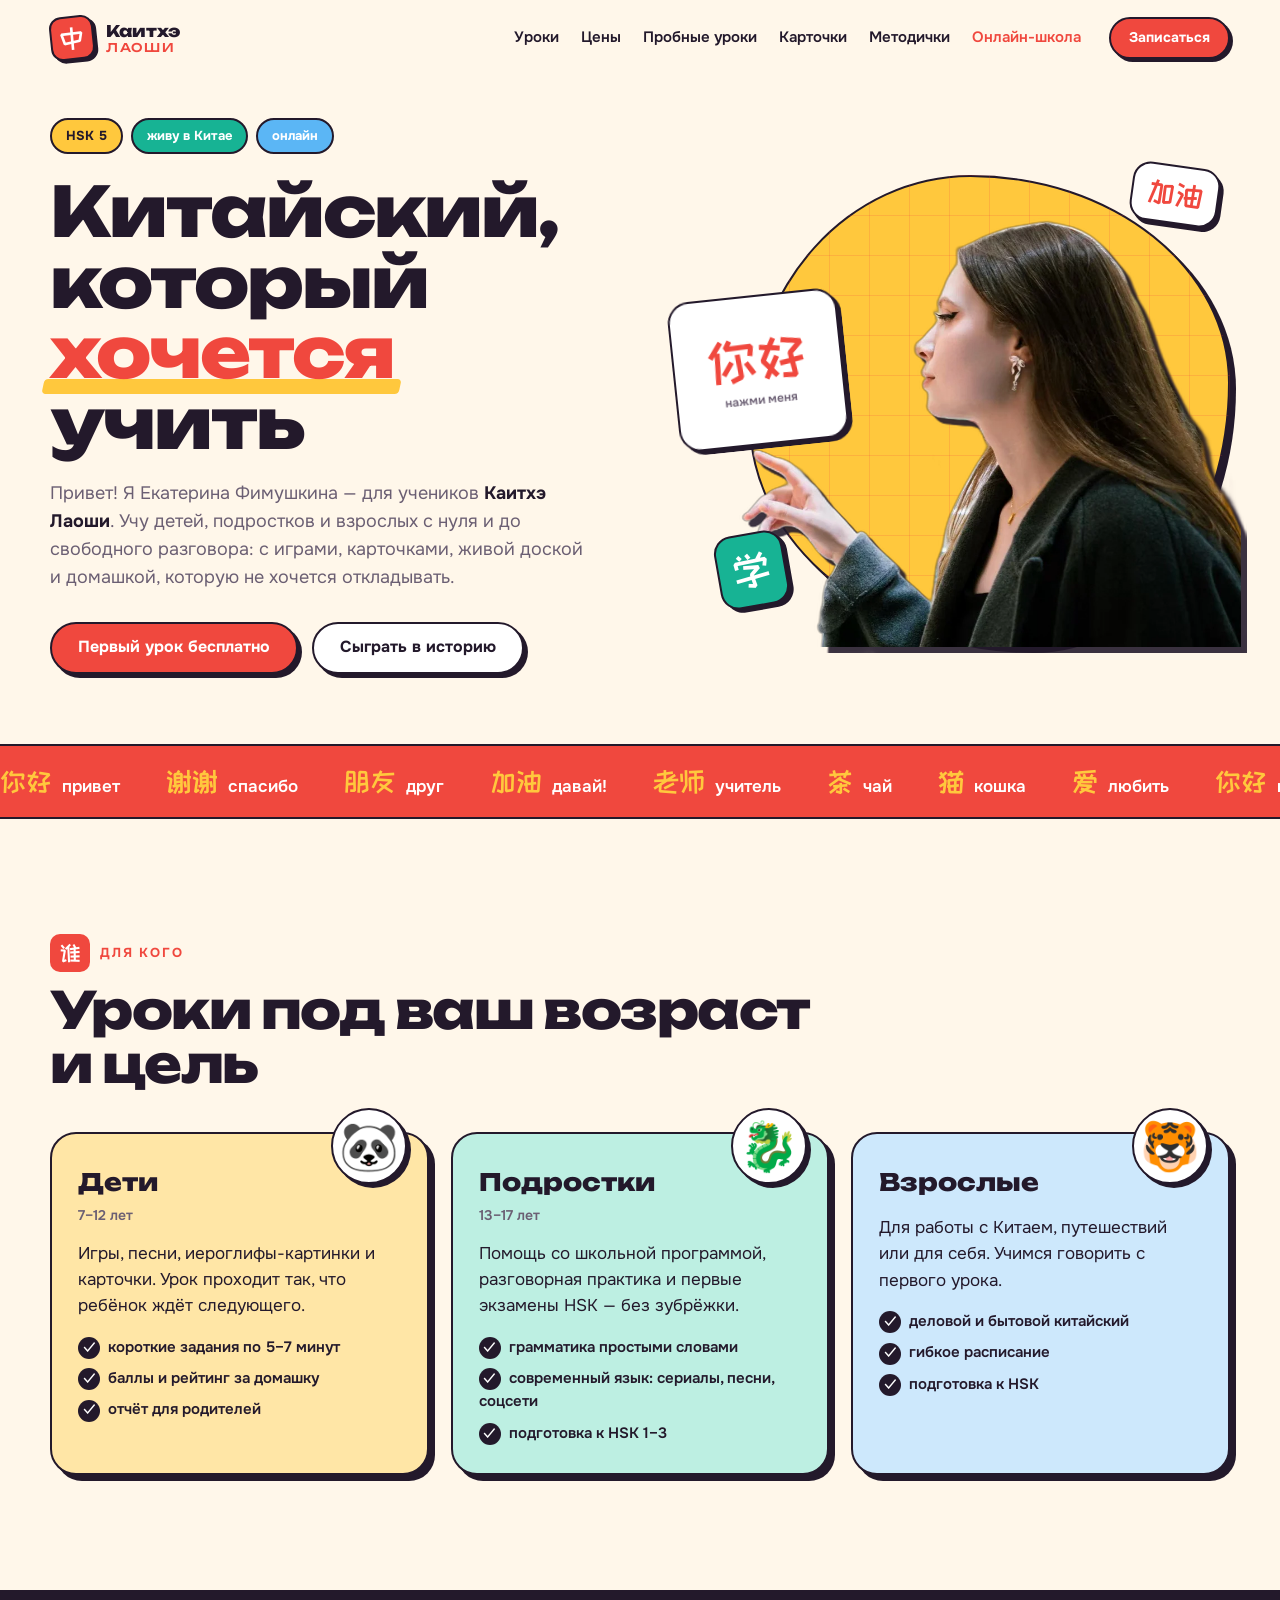
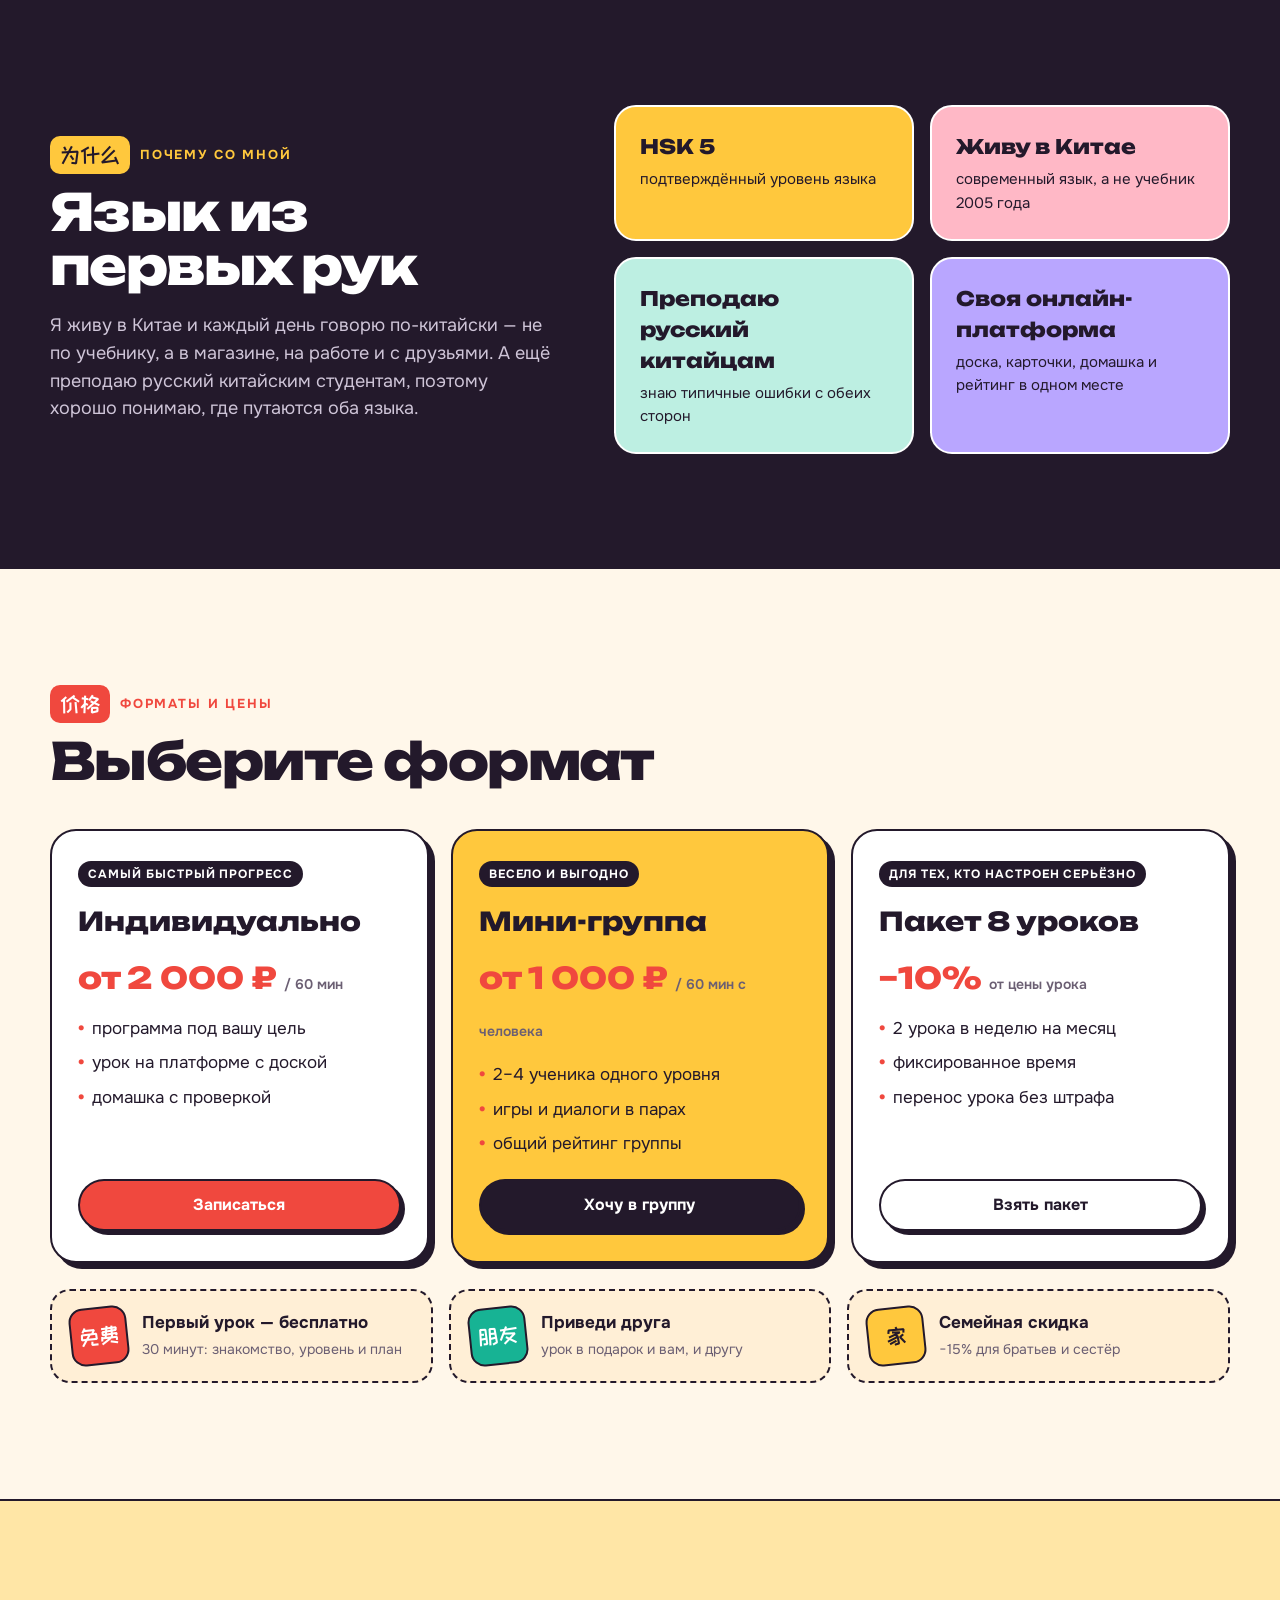
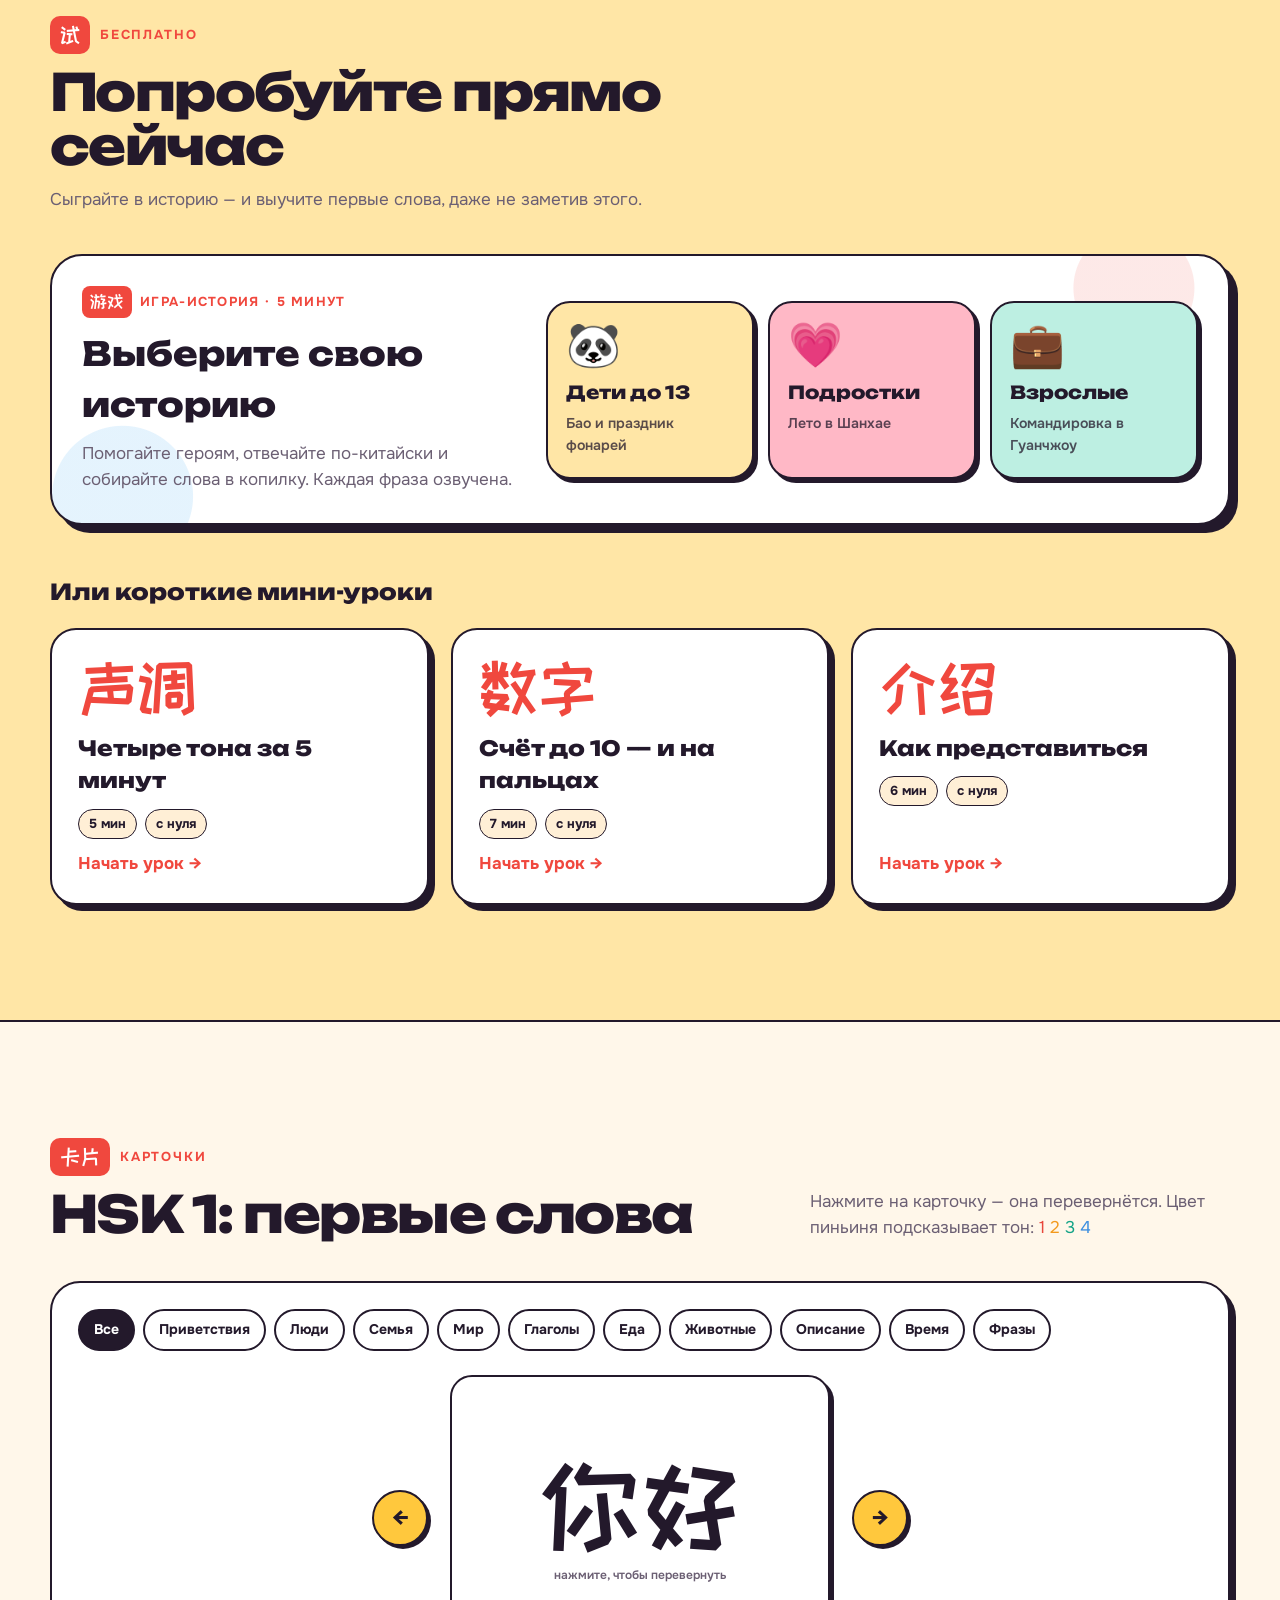
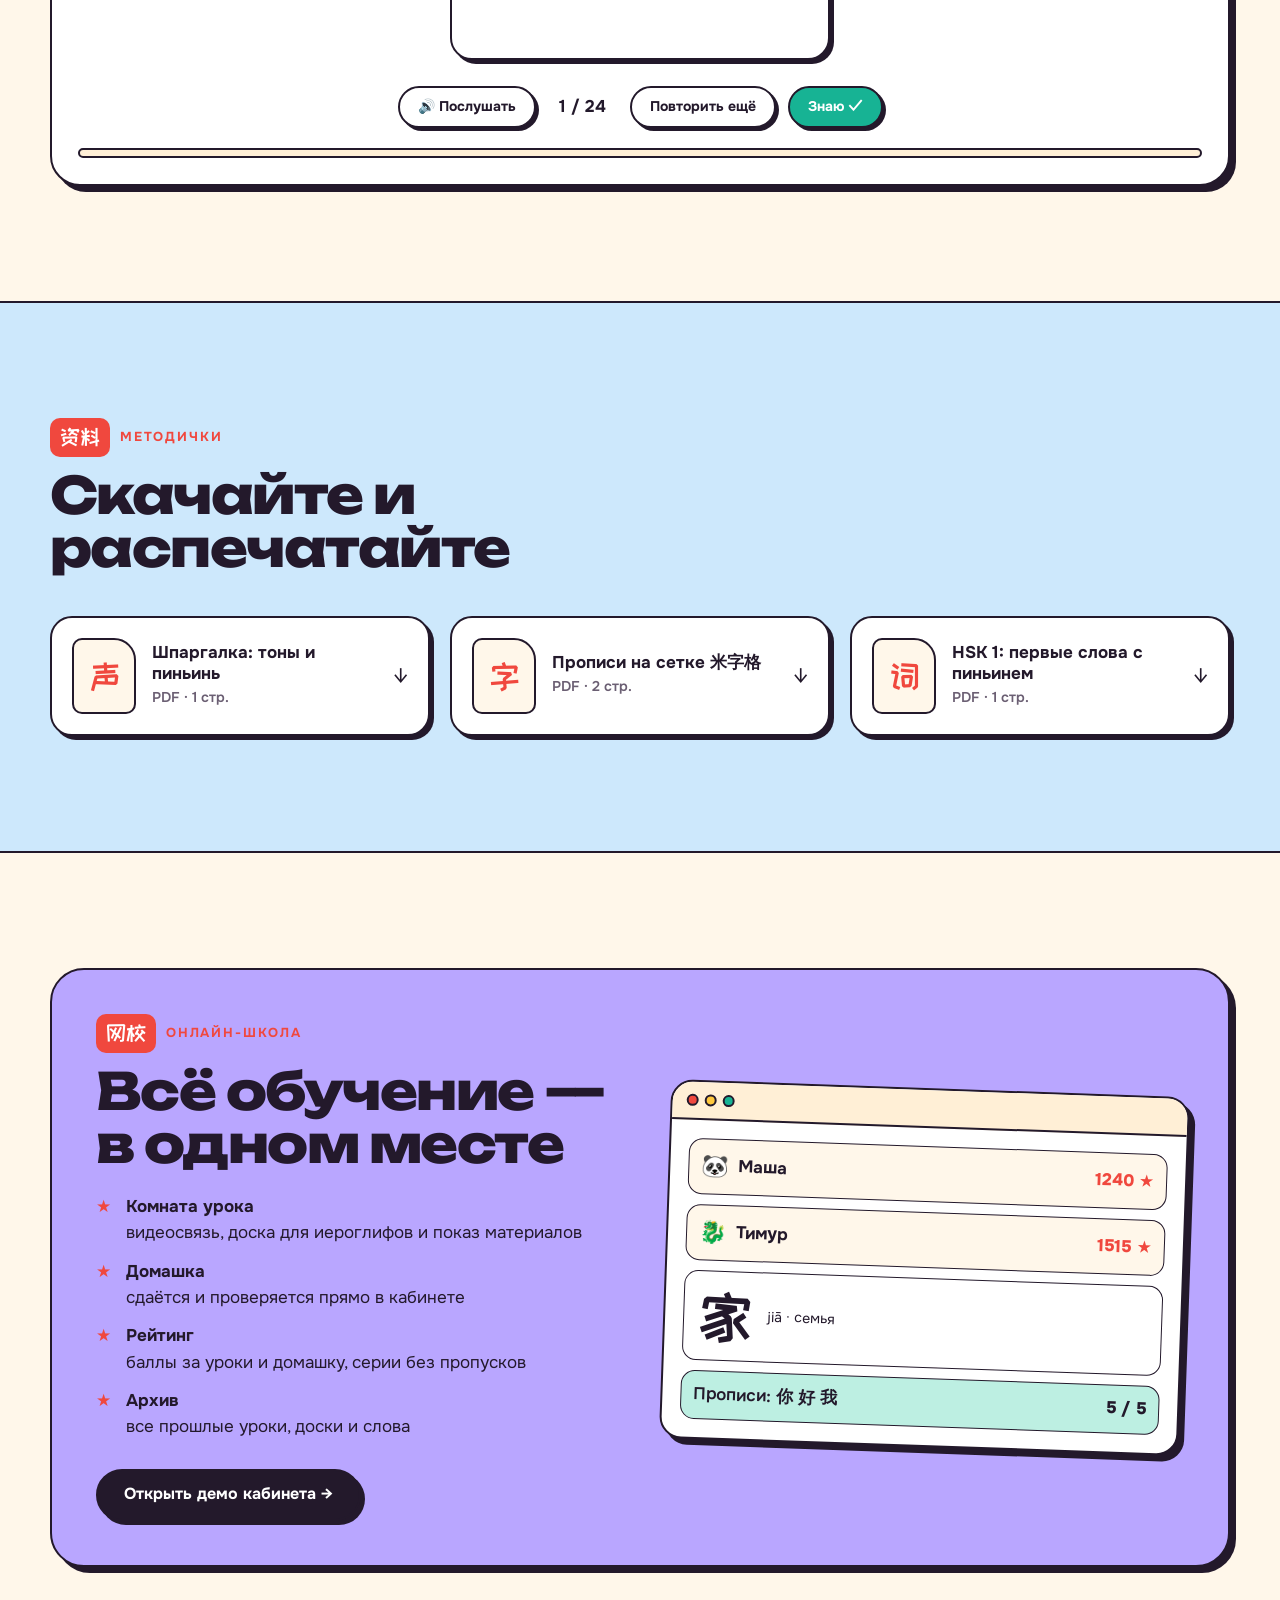
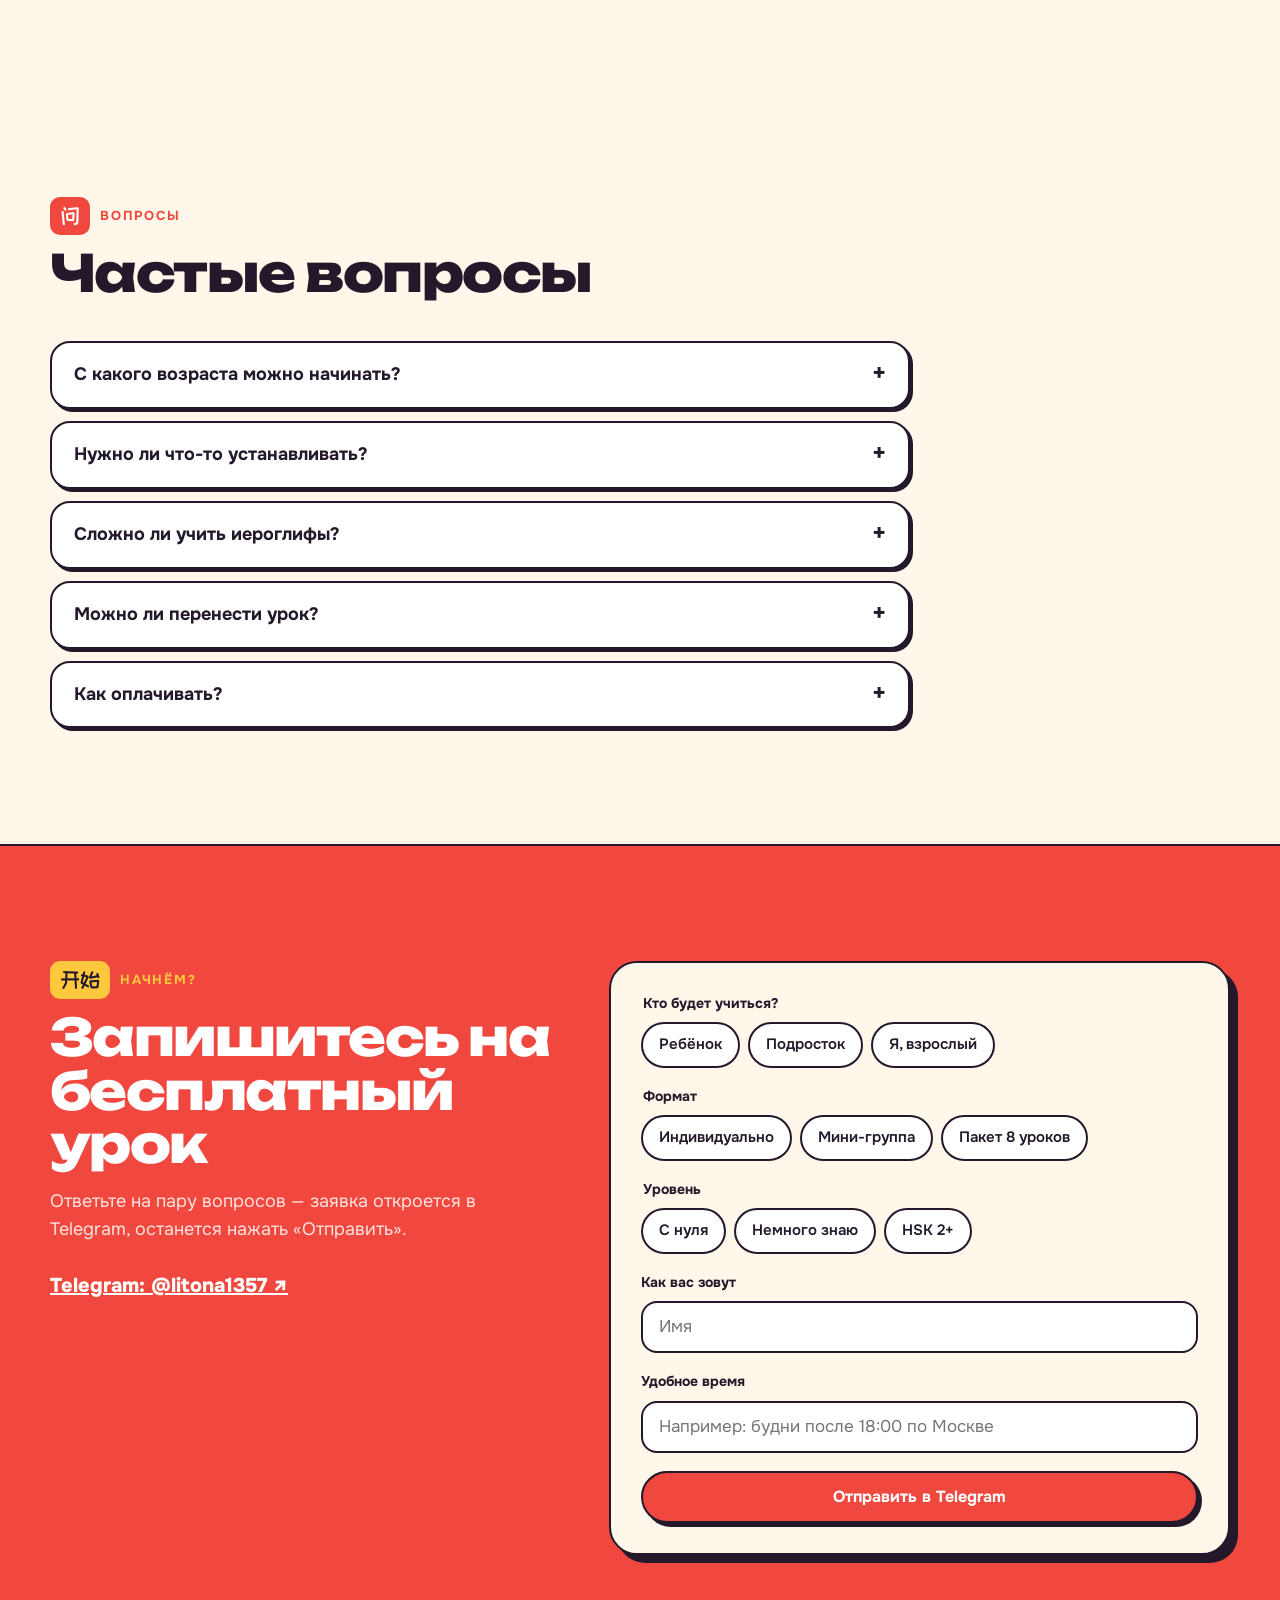
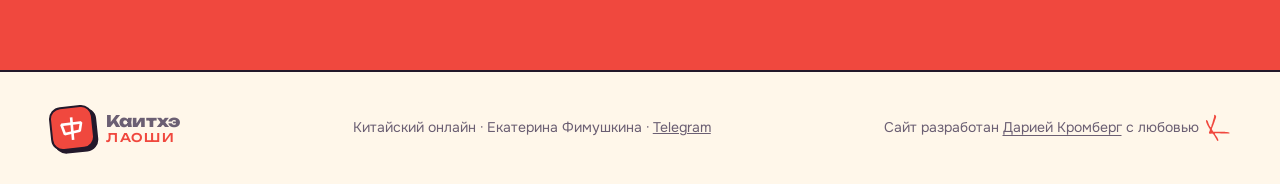
==== index.html @ d1dfb1d8 "Add files via upload" ====
<!doctype html>
<html lang="ru">
<head>
<meta charset="utf-8">
<meta name="viewport" content="width=device-width, initial-scale=1">
<title>Каитхэ Лаоши — китайский язык онлайн с Екатериной Фимушкиной</title>
<meta name="description" content="Китайский онлайн для детей, подростков и взрослых. Екатерина Фимушкина живёт в Китае, HSK 5. Индивидуальные и групповые занятия, бесплатные мини-уроки, карточки и методички.">
<meta property="og:title" content="Каитхэ Лаоши — китайский язык онлайн">
<meta property="og:image" content="kate.webp">
<meta name="theme-color" content="#FFF7EA">
<link rel="icon" href="favicon.svg" type="image/svg+xml">
<link rel="preload" href="Unbounded.woff2" as="font" type="font/woff2" crossorigin>
<link rel="stylesheet" href="style.css?v=2">
</head>
<body>

<header class="header" id="header">
  <div class="wrap header__in">
    <a class="logo" href="#top" aria-label="Каитхэ Лаоши — наверх"><span class="seal">中</span><span class="logo__t">Каитхэ<b>Лаоши</b></span></a>
    <nav class="nav" aria-label="Основное меню">
      <a href="#for">Уроки</a>
      <a href="#price">Цены</a>
      <a href="#try">Пробные уроки</a>
      <a href="#cards">Карточки</a>
      <a href="#files">Методички</a>
      <a href="school.html" class="nav__school">Онлайн-школа</a>
    </nav>
    <a class="btn btn--red btn--sm" href="#signup">Записаться</a>
  </div>
</header>

<main>

<section id="top" class="hero wrap">
  <div class="hero__text">
    <p class="chip-row"><span class="chip chip--sun">HSK 5</span><span class="chip chip--jade">живу в Китае</span><span class="chip chip--sky">онлайн</span></p>
    <h1 class="hero__h">Китайский, который <span class="mark">хочется</span> учить</h1>
    <p class="hero__lead">Привет! Я Екатерина Фимушкина — для учеников <b>Каитхэ Лаоши</b>. Учу детей, подростков и взрослых с нуля и до свободного разговора: с играми, карточками, живой доской и домашкой, которую не хочется откладывать.</p>
    <div class="hero__cta">
      <a class="btn btn--red" href="#signup">Первый урок бесплатно</a>
      <a class="btn btn--line" href="#try">Сыграть в историю</a>
    </div>
  </div>
  <div class="hero__art">
    <span class="blob" aria-hidden="true"></span>
    <span class="hero__grid" aria-hidden="true"></span>
    <img class="hero__photo" src="kate.webp" width="900" height="769" alt="Екатерина Фимушкина — Каитхэ Лаоши">
    <button class="flash flash--hero" type="button" id="hero-card" aria-label="Перевернуть карточку">
      <span class="flash__in">
        <span class="flash__f"><b class="hz">你好</b><small>нажми меня</small></span>
        <span class="flash__b"><span class="py" id="hero-py"></span><b>привет!</b><small>🔊 nǐ hǎo</small></span>
      </span>
    </button>
    <span class="float float--1 hz" aria-hidden="true">加油</span>
    <span class="float float--2 hz" aria-hidden="true">学</span>
  </div>
</section>

<div class="ticker" aria-hidden="true"><div class="ticker__t">
  <span><b class="hz">你好</b> привет</span><span><b class="hz">谢谢</b> спасибо</span><span><b class="hz">朋友</b> друг</span><span><b class="hz">加油</b> давай!</span><span><b class="hz">老师</b> учитель</span><span><b class="hz">茶</b> чай</span><span><b class="hz">猫</b> кошка</span><span><b class="hz">爱</b> любить</span>
  <span><b class="hz">你好</b> привет</span><span><b class="hz">谢谢</b> спасибо</span><span><b class="hz">朋友</b> друг</span><span><b class="hz">加油</b> давай!</span><span><b class="hz">老师</b> учитель</span><span><b class="hz">茶</b> чай</span><span><b class="hz">猫</b> кошка</span><span><b class="hz">爱</b> любить</span>
</div></div>

<section id="for" class="section wrap">
  <div class="head">
    <p class="kicker"><span class="hz">谁</span> для кого</p>
    <h2 class="h2">Уроки под ваш возраст и цель</h2>
  </div>
  <div class="who">
    <article class="who__c who__c--sun reveal">
      <span class="who__e" aria-hidden="true">🐼</span>
      <h3>Дети <small>7–12 лет</small></h3>
      <p>Игры, песни, иероглифы-картинки и карточки. Урок проходит так, что ребёнок ждёт следующего.</p>
      <ul><li>короткие задания по 5–7 минут</li><li>баллы и рейтинг за домашку</li><li>отчёт для родителей</li></ul>
    </article>
    <article class="who__c who__c--jade reveal" style="--d:.08s">
      <span class="who__e" aria-hidden="true">🐉</span>
      <h3>Подростки <small>13–17 лет</small></h3>
      <p>Помощь со школьной программой, разговорная практика и первые экзамены HSK — без зубрёжки.</p>
      <ul><li>грамматика простыми словами</li><li>современный язык: сериалы, песни, соцсети</li><li>подготовка к HSK 1–3</li></ul>
    </article>
    <article class="who__c who__c--sky reveal" style="--d:.16s">
      <span class="who__e" aria-hidden="true">🐯</span>
      <h3>Взрослые</h3>
      <p>Для работы с Китаем, путешествий или для себя. Учимся говорить с первого урока.</p>
      <ul><li>деловой и бытовой китайский</li><li>гибкое расписание</li><li>подготовка к HSK</li></ul>
    </article>
  </div>
</section>

<section class="section why">
  <div class="wrap why__in">
    <div class="why__text">
      <p class="kicker"><span class="hz">为什么</span> почему со мной</p>
      <h2 class="h2">Язык из первых рук</h2>
      <p class="muted">Я живу в Китае и каждый день говорю по-китайски — не по учебнику, а в магазине, на работе и с друзьями. А ещё преподаю русский китайским студентам, поэтому хорошо понимаю, где путаются оба языка.</p>
    </div>
    <ul class="why__list">
      <li class="reveal"><b>HSK 5</b><span>подтверждённый уровень языка</span></li>
      <li class="reveal" style="--d:.06s"><b>Живу в Китае</b><span>современный язык, а не учебник 2005 года</span></li>
      <li class="reveal" style="--d:.12s"><b>Преподаю русский китайцам</b><span>знаю типичные ошибки с обеих сторон</span></li>
      <li class="reveal" style="--d:.18s"><b>Своя онлайн-платформа</b><span>доска, карточки, домашка и рейтинг в одном месте</span></li>
    </ul>
  </div>
</section>

<section id="price" class="section wrap">
  <div class="head">
    <p class="kicker"><span class="hz">价格</span> форматы и цены</p>
    <h2 class="h2">Выберите формат</h2>
  </div>
  <div class="plans">
    <article class="plan reveal">
      <p class="plan__tag">Самый быстрый прогресс</p>
      <h3>Индивидуально</h3>
      <p class="plan__price">от 2 000 ₽ <small>/ 60 мин</small></p>
      <ul><li>программа под вашу цель</li><li>урок на платформе с доской</li><li>домашка с проверкой</li></ul>
      <a class="btn btn--red" href="#signup" data-pick="Индивидуально">Записаться</a>
    </article>
    <article class="plan plan--hot reveal" style="--d:.08s">
      <p class="plan__tag">Весело и выгодно</p>
      <h3>Мини-группа</h3>
      <p class="plan__price">от 1 000 ₽ <small>/ 60 мин с человека</small></p>
      <ul><li>2–4 ученика одного уровня</li><li>игры и диалоги в парах</li><li>общий рейтинг группы</li></ul>
      <a class="btn btn--ink" href="#signup" data-pick="Мини-группа">Хочу в группу</a>
    </article>
    <article class="plan reveal" style="--d:.16s">
      <p class="plan__tag">Для тех, кто настроен серьёзно</p>
      <h3>Пакет 8 уроков</h3>
      <p class="plan__price">−10% <small>от цены урока</small></p>
      <ul><li>2 урока в неделю на месяц</li><li>фиксированное время</li><li>перенос урока без штрафа</li></ul>
      <a class="btn btn--line" href="#signup" data-pick="Пакет 8 уроков">Взять пакет</a>
    </article>
  </div>
  <div class="deals">
    <div class="deal reveal"><span class="deal__s">免费</span><div><b>Первый урок — бесплатно</b><span>30 минут: знакомство, уровень и план</span></div></div>
    <div class="deal reveal" style="--d:.06s"><span class="deal__s deal__s--jade">朋友</span><div><b>Приведи друга</b><span>урок в подарок и вам, и другу</span></div></div>
    <div class="deal reveal" style="--d:.12s"><span class="deal__s deal__s--sun">家</span><div><b>Семейная скидка</b><span>−15% для братьев и сестёр</span></div></div>
  </div>
</section>

<section id="try" class="section tryout">
  <div class="wrap">
    <div class="head">
      <p class="kicker"><span class="hz">试</span> бесплатно</p>
      <h2 class="h2">Попробуйте прямо сейчас</h2>
      <p class="muted">Сыграйте в историю — и выучите первые слова, даже не заметив этого.</p>
    </div>
    <div class="quest reveal">
      <div class="quest__text">
        <p class="quest__tag"><span class="hz">游戏</span> игра-история · 5 минут</p>
        <h3>Выберите свою историю</h3>
        <p>Помогайте героям, отвечайте по-китайски и собирайте слова в копилку. Каждая фраза озвучена.</p>
      </div>
      <div class="quest__ages" id="quest-ages">
        <button class="age age--kids" type="button" data-story="kids"><span class="age__e">🐼</span><b>Дети до 13</b><small>Бао и праздник фонарей</small></button>
        <button class="age age--teens" type="button" data-story="teens"><span class="age__e">💗</span><b>Подростки</b><small>Лето в Шанхае</small></button>
        <button class="age age--adults" type="button" data-story="adults"><span class="age__e">💼</span><b>Взрослые</b><small>Командировка в Гуанчжоу</small></button>
      </div>
    </div>
    <h3 class="minis__h">Или короткие мини-уроки</h3>
    <div class="minis" id="minis"></div>
  </div>
</section>

<section id="cards" class="section wrap">
  <div class="head head--row">
    <div>
      <p class="kicker"><span class="hz">卡片</span> карточки</p>
      <h2 class="h2">HSK 1: первые слова</h2>
    </div>
    <p class="muted">Нажмите на карточку — она перевернётся. Цвет пиньиня подсказывает тон: <span class="t1">1</span> <span class="t2">2</span> <span class="t3">3</span> <span class="t4">4</span></p>
  </div>
  <div class="deck">
    <div class="deck__tabs" id="deck-tabs" role="tablist" aria-label="Темы карточек"></div>
    <div class="deck__stage">
      <button class="deck__nav" type="button" id="deck-prev" aria-label="Предыдущая">←</button>
      <button class="flash flash--big" type="button" id="deck-card" aria-label="Перевернуть карточку">
        <span class="flash__in">
          <span class="flash__f"><b class="hz" id="dc-h"></b><small>нажмите, чтобы перевернуть</small></span>
          <span class="flash__b"><span class="py" id="dc-p"></span><b id="dc-r"></b><small id="dc-t"></small></span>
        </span>
      </button>
      <button class="deck__nav" type="button" id="deck-next" aria-label="Следующая">→</button>
    </div>
    <div class="deck__bar">
      <button class="btn btn--line btn--sm" type="button" id="deck-say">🔊 Послушать</button>
      <span class="deck__count" id="deck-count"></span>
      <button class="btn btn--line btn--sm" type="button" id="deck-again">Повторить ещё</button>
      <button class="btn btn--jade btn--sm" type="button" id="deck-know">Знаю ✓</button>
    </div>
    <div class="deck__progress"><span id="deck-prog"></span></div>
  </div>
</section>

<section id="files" class="section files-s">
  <div class="wrap">
    <div class="head">
      <p class="kicker"><span class="hz">资料</span> методички</p>
      <h2 class="h2">Скачайте и распечатайте</h2>
    </div>
    <div class="files" id="files-list"></div>
  </div>
</section>

<section class="section wrap school-teaser">
  <div class="st">
    <div class="st__text">
      <p class="kicker"><span class="hz">网校</span> онлайн-школа</p>
      <h2 class="h2">Всё обучение — в одном месте</h2>
      <ul class="st__list">
        <li><b>Комната урока</b> видеосвязь, доска для иероглифов и показ материалов</li>
        <li><b>Домашка</b> сдаётся и проверяется прямо в кабинете</li>
        <li><b>Рейтинг</b> баллы за уроки и домашку, серии без пропусков</li>
        <li><b>Архив</b> все прошлые уроки, доски и слова</li>
      </ul>
      <a class="btn btn--ink" href="school.html">Открыть демо кабинета →</a>
    </div>
    <div class="st__mock" aria-hidden="true">
      <div class="mock">
        <div class="mock__top"><i></i><i></i><i></i></div>
        <div class="mock__body">
          <div class="mock__row"><span class="mock__av">🐼</span><b>Маша</b><span class="mock__pts">1240 ★</span></div>
          <div class="mock__row"><span class="mock__av">🐉</span><b>Тимур</b><span class="mock__pts">1515 ★</span></div>
          <div class="mock__board"><span class="hz">家</span><small>jiā · семья</small></div>
          <div class="mock__hw"><span>Прописи: 你 好 我</span><em>5 / 5</em></div>
        </div>
      </div>
    </div>
  </div>
</section>

<section class="section wrap faq-s">
  <div class="head"><p class="kicker"><span class="hz">问</span> вопросы</p><h2 class="h2">Частые вопросы</h2></div>
  <div class="faq">
    <details><summary>С какого возраста можно начинать?</summary><p>С 7 лет — когда ребёнок уже уверенно читает по-русски. Для малышей уроки короче и почти полностью в игре.</p></details>
    <details><summary>Нужно ли что-то устанавливать?</summary><p>Нет. Урок проходит в браузере: видео, доска и материалы открываются по одной ссылке с компьютера, планшета или телефона.</p></details>
    <details><summary>Сложно ли учить иероглифы?</summary><p>Иероглифы складываются из простых частей, как конструктор. Разбираем их через картинки и истории — так они запоминаются гораздо быстрее.</p></details>
    <details><summary>Можно ли перенести урок?</summary><p>Да, предупредите за 12 часов — перенесём без оплаты.</p></details>
    <details><summary>Как оплачивать?</summary><p>Переводом после урока или пакетом заранее — как удобнее. Подробности расскажу на бесплатном уроке.</p></details>
  </div>
</section>

<section id="signup" class="section signup">
  <div class="wrap signup__in">
    <div class="signup__text">
      <p class="kicker kicker--light"><span class="hz">开始</span> начнём?</p>
      <h2 class="h2">Запишитесь на бесплатный урок</h2>
      <p>Ответьте на пару вопросов — заявка откроется в Telegram, останется нажать «Отправить».</p>
      <a class="tg" id="tg-link" href="https://t.me/litona1357" target="_blank" rel="noopener">Telegram: @litona1357 ↗</a>
    </div>
    <form class="form" id="signup-form" novalidate>
      <fieldset><legend>Кто будет учиться?</legend>
        <div class="chips" data-group="who" data-single>
          <button type="button" class="chip-b" aria-pressed="false">Ребёнок</button>
          <button type="button" class="chip-b" aria-pressed="false">Подросток</button>
          <button type="button" class="chip-b" aria-pressed="false">Я, взрослый</button>
        </div></fieldset>
      <fieldset><legend>Формат</legend>
        <div class="chips" data-group="format" data-single>
          <button type="button" class="chip-b" aria-pressed="false">Индивидуально</button>
          <button type="button" class="chip-b" aria-pressed="false">Мини-группа</button>
          <button type="button" class="chip-b" aria-pressed="false">Пакет 8 уроков</button>
        </div></fieldset>
      <fieldset><legend>Уровень</legend>
        <div class="chips" data-group="level" data-single>
          <button type="button" class="chip-b" aria-pressed="false">С нуля</button>
          <button type="button" class="chip-b" aria-pressed="false">Немного знаю</button>
          <button type="button" class="chip-b" aria-pressed="false">HSK 2+</button>
        </div></fieldset>
      <div class="field"><label for="f-name">Как вас зовут</label><input id="f-name" name="name" autocomplete="name" placeholder="Имя"></div>
      <div class="field"><label for="f-time">Удобное время</label><input id="f-time" name="time" placeholder="Например: будни после 18:00 по Москве"></div>
      <button class="btn btn--red btn--wide" type="submit">Отправить в Telegram</button>
      <p class="form__ok" id="form-ok" hidden>Текст заявки скопирован — вставьте его в чат, если он не подставился сам.</p>
    </form>
  </div>
</section>

</main>

<footer class="footer">
  <div class="wrap footer__in">
    <a class="logo" href="#top"><span class="seal">中</span><span class="logo__t">Каитхэ<b>Лаоши</b></span></a>
    <span>Китайский онлайн · Екатерина Фимушкина · <a href="https://t.me/litona1357" target="_blank" rel="noopener">Telegram</a></span>
    <span class="credit"><span>Сайт разработан <a class="credit__by" href="https://darindakepstar-pixel.github.io/daria-kromberg/" target="_blank" rel="noopener">Дарией Кромберг</a> с&nbsp;любовью</span> <span class="dk-sig" role="img" aria-label="Подпись Дарии Кромберг"></span></span>
  </div>
</footer>

<div class="modal" id="mini-modal" hidden>
  <div class="modal__bg" data-close></div>
  <div class="modal__box" role="dialog" aria-modal="true" aria-labelledby="mm-title">
    <button class="modal__x" type="button" aria-label="Закрыть" data-close>×</button>
    <div id="mm-body"></div>
  </div>
</div>

<div class="game" id="game" hidden>
  <div class="game__bg" data-gclose></div>
  <div class="game__box" role="dialog" aria-modal="true" aria-labelledby="g-title">
    <div class="game__top">
      <b class="game__title" id="g-title"></b>
      <div class="game__dots" id="g-dots" aria-hidden="true"></div>
      <span class="game__stars" id="g-stars" aria-label="Звёзды"></span>
      <button class="modal__x game__x" type="button" aria-label="Закрыть игру" data-gclose>×</button>
    </div>
    <div class="game__body" id="g-body"></div>
  </div>
</div>

<script src="data.js?v=2"></script>
<script src="story.js?v=1"></script>
<script src="site.js?v=2"></script>
<script src="game.js?v=1"></script>
<script src="sig.js?v=2" defer></script>
</body>
</html>
---- style.css ----
/* © 2026 Сайт разработан Дарией Кромберг */
@font-face { font-family: 'Unbounded'; src: url('Unbounded.woff2') format('woff2'); font-weight: 200 900; font-display: swap; }
@font-face { font-family: 'Onest'; src: url('Onest.woff2') format('woff2'); font-weight: 100 900; font-display: swap; }
@font-face { font-family: 'KuaiLe'; src: url('KuaiLe.woff2') format('woff2'); font-display: swap; }

:root {
  --paper: #FFF7EA; --paper-2: #FFEFD6; --ink: #23192B; --muted: #6B5F73; --line: #23192B;
  --red: #F0483E; --red-d: #CF3229; --sun: #FFC83D; --jade: #17B394; --sky: #5BB6F5; --pink: #FFB8C6; --lilac: #B9A6FF;
  --t1: #E8473C; --t2: #F39A1D; --t3: #13A386; --t4: #3D8FE0; --t0: #8C8296;
  --r: 26px; --sh: 4px 4px 0 var(--ink); --sh-lg: 6px 6px 0 var(--ink);
  --ease: cubic-bezier(.2, .8, .2, 1);
  --display: 'Unbounded', 'Onest', system-ui, sans-serif;
  --hz: 'KuaiLe', 'PingFang SC', 'Hiragino Sans GB', 'Microsoft YaHei', 'Noto Sans SC', sans-serif;
}
*, *::before, *::after { box-sizing: border-box; }
html { scroll-behavior: smooth; -webkit-text-size-adjust: 100%; }
body { margin: 0; background: var(--paper); color: var(--ink); font: 400 17px/1.55 'Onest', system-ui, -apple-system, 'Segoe UI', sans-serif; overflow-x: hidden; }
img { max-width: 100%; display: block; }
a { color: inherit; }
h1, h2, h3, p, ul, ol, figure { margin: 0; }
ul { padding: 0; list-style: none; }
button { font: inherit; color: inherit; }
.wrap { width: min(1180px, 100% - 40px); margin-inline: auto; }
.hz { font-family: var(--hz); font-weight: 400; letter-spacing: 0; }
.t1 { color: var(--t1); } .t2 { color: var(--t2); } .t3 { color: var(--t3); } .t4 { color: var(--t4); } .t0 { color: var(--t0); }
.muted { color: var(--muted); }
:focus-visible { outline: 3px solid var(--sky); outline-offset: 3px; border-radius: 8px; }

/* buttons */
.btn { display: inline-flex; align-items: center; justify-content: center; gap: 8px; min-height: 52px; padding: 0 26px; border-radius: 999px; border: 2px solid var(--ink);
  font-weight: 700; font-size: 16px; text-decoration: none; cursor: pointer; background: #fff; box-shadow: var(--sh); transition: transform .15s, box-shadow .15s; }
.btn:hover { transform: translate(-2px, -2px); box-shadow: 6px 6px 0 var(--ink); }
.btn:active { transform: translate(2px, 2px); box-shadow: 1px 1px 0 var(--ink); }
.btn--red { background: var(--red); color: #fff; }
.btn--ink { background: var(--ink); color: #fff; }
.btn--jade { background: var(--jade); color: #fff; }
.btn--sun { background: var(--sun); }
.btn--line { background: #fff; }
.btn--sm { min-height: 42px; padding: 0 18px; font-size: 14px; box-shadow: 3px 3px 0 var(--ink); }
.btn--wide { width: 100%; }

/* header */
.header { position: sticky; top: 0; z-index: 40; background: rgba(255,247,234,.86); -webkit-backdrop-filter: blur(12px); backdrop-filter: blur(12px); border-bottom: 2px solid transparent; transition: border-color .3s; }
.header.is-scrolled { border-color: var(--ink); }
.header__in { display: flex; align-items: center; gap: 28px; min-height: 76px; }
.logo { display: inline-flex; align-items: center; gap: 12px; text-decoration: none; }
.seal { width: 44px; height: 44px; display: grid; place-items: center; background: var(--red); color: #fff; border-radius: 12px; font-family: var(--hz); font-size: 28px; line-height: 1; box-shadow: 3px 3px 0 var(--ink); border: 2px solid var(--ink); rotate: -6deg; transition: rotate .4s var(--ease); }
.logo:hover .seal { rotate: 6deg; }
.logo__t { font-family: var(--display); font-weight: 800; font-size: 16px; line-height: 1; display: flex; flex-direction: column; gap: 3px; }
.logo__t b { font-weight: 500; font-size: 12px; letter-spacing: .14em; text-transform: uppercase; color: var(--red); }
.nav { display: flex; gap: 22px; margin-left: auto; font-weight: 600; font-size: 15px; }
.nav a { text-decoration: none; position: relative; }
.nav a::after { content: ""; position: absolute; left: 0; right: 0; bottom: -4px; height: 3px; border-radius: 3px; background: var(--red); transform: scaleX(0); transition: transform .3s var(--ease); }
.nav a:hover::after { transform: none; }
.nav__school { color: var(--red); }

/* hero */
.hero { display: grid; grid-template-columns: 1.05fr .95fr; gap: 30px; align-items: center; padding: 40px 0 70px; }
.chip-row { display: flex; flex-wrap: wrap; gap: 8px; margin-bottom: 22px; }
.chip { display: inline-flex; align-items: center; padding: 6px 14px; border-radius: 999px; border: 2px solid var(--ink); font-weight: 700; font-size: 13px; background: #fff; }
.chip--sun { background: var(--sun); } .chip--jade { background: var(--jade); color: #fff; } .chip--sky { background: var(--sky); color: #fff; }
.hero__h { font-family: var(--display); font-weight: 800; font-size: clamp(38px, 5.4vw, 76px); line-height: 1.02; letter-spacing: -.03em; }
.mark { position: relative; white-space: nowrap; color: var(--red); }
.mark::after { content: ""; position: absolute; left: -2%; right: -2%; bottom: .02em; height: .22em; background: var(--sun); z-index: -1; border-radius: 4px; transform: skewX(-12deg); }
.hero__lead { margin-top: 22px; max-width: 540px; font-size: 18px; color: var(--muted); }
.hero__lead b { color: var(--ink); }
.hero__cta { display: flex; flex-wrap: wrap; gap: 14px; margin-top: 30px; }
.hero__art { position: relative; aspect-ratio: 1 / .92; }
.blob { position: absolute; inset: 6% 0 0 12%; background: var(--sun); border: 2px solid var(--ink); border-radius: 46% 54% 42% 58% / 52% 44% 56% 48%; box-shadow: var(--sh-lg); animation: blob 12s ease-in-out infinite alternate; }
@keyframes blob { to { border-radius: 56% 44% 52% 48% / 44% 56% 46% 54%; } }
.hero__grid { position: absolute; inset: 6% 0 0 12%; border-radius: 46% 54% 42% 58% / 52% 44% 56% 48%; overflow: hidden;
  background: linear-gradient(rgba(240,72,62,.18) 1px, transparent 1px) 0 0 / 40px 40px, linear-gradient(90deg, rgba(240,72,62,.18) 1px, transparent 1px) 0 0 / 40px 40px; animation: blob 12s ease-in-out infinite alternate; }
.hero__photo { position: absolute; right: -2%; bottom: 0; width: 92%; height: auto; filter: drop-shadow(6px 6px 0 rgba(35,25,43,.9)); }
.float { position: absolute; font-size: 40px; color: var(--red); background: #fff; border: 2px solid var(--ink); border-radius: 18px; padding: 4px 14px; box-shadow: var(--sh); animation: bob 5s ease-in-out infinite; }
.float--1 { right: 2%; top: 4%; rotate: 8deg; font-size: 30px; }
.float--2 { left: 6%; bottom: 8%; rotate: -10deg; background: var(--jade); color: #fff; animation-delay: -2s; }
@keyframes bob { 50% { transform: translateY(-10px); } }

/* flash card */
.flash { position: relative; border: 0; padding: 0; background: none; cursor: pointer; perspective: 900px; }
.flash__in { position: relative; display: block; width: 100%; height: 100%; transform-style: preserve-3d; transition: transform .7s var(--ease); }
.flash.is-flipped .flash__in { transform: rotateY(180deg); }
.flash__f, .flash__b { position: absolute; inset: 0; display: flex; flex-direction: column; align-items: center; justify-content: center; gap: 6px; border-radius: 22px; border: 2px solid var(--ink); background: #fff; box-shadow: var(--sh); -webkit-backface-visibility: hidden; backface-visibility: hidden; text-align: center; padding: 10px; }
.flash__b { transform: rotateY(180deg); background: var(--pink); }
.flash small { font-size: 12px; color: var(--muted); font-weight: 600; }
.flash .py { font-weight: 700; font-size: 20px; }
.flash__b b { font-size: 18px; }
.flash--hero { position: absolute; left: -2%; top: 30%; width: 170px; height: 150px; rotate: -6deg; z-index: 2; animation: bob 6s ease-in-out infinite; }
.flash--hero .flash__f .hz { font-size: 54px; line-height: 1; color: var(--red); }

/* ticker */
.ticker { overflow: hidden; background: var(--red); color: #fff; border-block: 2px solid var(--ink); padding: 14px 0; }
.ticker__t { display: flex; gap: 46px; width: max-content; animation: tick 40s linear infinite; font-weight: 600; }
.ticker__t span { display: inline-flex; align-items: baseline; gap: 10px; white-space: nowrap; }
.ticker__t .hz { font-size: 28px; color: var(--sun); }
@keyframes tick { to { transform: translateX(-50%); } }

/* sections */
.section { padding: clamp(70px, 9vw, 120px) 0; }
.head { margin-bottom: 40px; max-width: 760px; }
.head--row { max-width: none; display: flex; flex-wrap: wrap; justify-content: space-between; align-items: end; gap: 16px 40px; }
.head--row .muted { max-width: 420px; }
.kicker { display: inline-flex; align-items: center; gap: 10px; font-weight: 700; font-size: 13px; letter-spacing: .14em; text-transform: uppercase; color: var(--red); margin-bottom: 12px; }
.kicker .hz { font-size: 22px; letter-spacing: 0; text-transform: none; background: var(--red); color: #fff; padding: 2px 10px; border-radius: 10px; }
.kicker--light { color: var(--sun); } .kicker--light .hz { background: var(--sun); color: var(--ink); }
.h2 { font-family: var(--display); font-weight: 800; font-size: clamp(30px, 4vw, 54px); line-height: 1.05; letter-spacing: -.03em; }
.head .muted { margin-top: 14px; }

.reveal { opacity: 0; transform: translateY(24px); transition: opacity .7s var(--ease) var(--d, 0s), transform .7s var(--ease) var(--d, 0s); }
.reveal.is-in { opacity: 1; transform: none; }

/* who */
.who { display: grid; grid-template-columns: repeat(3, 1fr); gap: 22px; }
.who__c { position: relative; padding: 30px 26px 28px; border-radius: var(--r); border: 2px solid var(--ink); box-shadow: var(--sh-lg); background: #fff; }
.who__c--sun { background: #FFE6A6; } .who__c--jade { background: #BDEFE2; } .who__c--sky { background: #CDE8FC; }
.who__e { position: absolute; right: 20px; top: -26px; font-size: 48px; background: #fff; border: 2px solid var(--ink); border-radius: 50%; width: 76px; height: 76px; display: grid; place-items: center; box-shadow: var(--sh); }
.who__c h3 { font-family: var(--display); font-size: 24px; font-weight: 800; display: flex; flex-direction: column; gap: 4px; }
.who__c h3 small { font-family: 'Onest', sans-serif; font-size: 14px; font-weight: 600; color: var(--muted); }
.who__c p { margin-top: 14px; }
.who__c ul { margin-top: 16px; display: grid; gap: 8px; font-weight: 600; font-size: 15px; }
.who__c li::before { content: "✓"; display: inline-grid; place-items: center; width: 22px; height: 22px; margin-right: 8px; border-radius: 50%; background: var(--ink); color: #fff; font-size: 12px; }

/* why */
.why { background: var(--ink); color: #fff; }
.why__in { display: grid; grid-template-columns: .9fr 1.1fr; gap: 60px; align-items: center; }
.why .muted { color: #CFC5D8; margin-top: 18px; font-size: 18px; }
.why .kicker { color: var(--sun); } .why .kicker .hz { background: var(--sun); color: var(--ink); }
.why__list { display: grid; grid-template-columns: 1fr 1fr; gap: 16px; }
.why__list li { padding: 24px; border-radius: 22px; background: #fff; color: var(--ink); border: 2px solid #fff; display: flex; flex-direction: column; gap: 6px; }
.why__list li:nth-child(1) { background: var(--sun); } .why__list li:nth-child(2) { background: var(--pink); } .why__list li:nth-child(3) { background: #BDEFE2; } .why__list li:nth-child(4) { background: var(--lilac); }
.why__list b { font-family: var(--display); font-size: 20px; font-weight: 800; }
.why__list span { font-size: 15px; }

/* plans */
.plans { display: grid; grid-template-columns: repeat(3, 1fr); gap: 22px; align-items: stretch; }
.plan { display: flex; flex-direction: column; gap: 14px; padding: 30px 26px; border-radius: var(--r); border: 2px solid var(--ink); background: #fff; box-shadow: var(--sh-lg); }
.plan--hot { background: var(--sun); transform: rotate(-1.2deg); }
.plan__tag { align-self: flex-start; font-size: 12px; font-weight: 700; text-transform: uppercase; letter-spacing: .08em; padding: 4px 10px; border-radius: 999px; background: var(--ink); color: #fff; }
.plan h3 { font-family: var(--display); font-size: 26px; font-weight: 800; }
.plan__price { font-family: var(--display); font-size: 30px; font-weight: 800; color: var(--red); }
.plan__price small { font-family: 'Onest', sans-serif; font-size: 14px; font-weight: 600; color: var(--muted); }
.plan ul { display: grid; gap: 8px; margin-bottom: 8px; }
.plan li::before { content: "•"; color: var(--red); font-weight: 900; margin-right: 8px; }
.plan .btn { margin-top: auto; }
.deals { display: grid; grid-template-columns: repeat(3, 1fr); gap: 16px; margin-top: 26px; }
.deal { display: flex; gap: 14px; align-items: center; padding: 16px 18px; border-radius: 20px; border: 2px dashed var(--ink); background: var(--paper-2); }
.deal b { display: block; } .deal span:not(.deal__s) { font-size: 14px; color: var(--muted); }
.deal__s { flex: none; width: 58px; height: 58px; display: grid; place-items: center; border-radius: 14px; background: var(--red); color: #fff; font-family: var(--hz); font-size: 22px; border: 2px solid var(--ink); rotate: -6deg; }
.deal__s--jade { background: var(--jade); } .deal__s--sun { background: var(--sun); color: var(--ink); }

/* mini lessons */
.tryout { background: #FFE6A6; border-block: 2px solid var(--ink); }
.minis { display: grid; grid-template-columns: repeat(3, 1fr); gap: 22px; }
.mini { display: flex; flex-direction: column; align-items: flex-start; gap: 12px; padding: 26px; border-radius: var(--r); border: 2px solid var(--ink); background: #fff; box-shadow: var(--sh-lg); text-align: left; cursor: pointer; transition: transform .2s var(--ease), box-shadow .2s; }
.mini:hover { transform: translate(-3px, -3px) rotate(-1deg); box-shadow: 9px 9px 0 var(--ink); }
.mini__h { font-size: 64px; line-height: 1; color: var(--red); }
.mini h3 { font-family: var(--display); font-size: 21px; font-weight: 800; }
.mini__meta { display: flex; gap: 8px; }
.mini__meta span { font-size: 13px; font-weight: 700; padding: 4px 10px; border-radius: 999px; background: var(--paper-2); border: 1.5px solid var(--ink); }
.mini__go { margin-top: auto; font-weight: 700; color: var(--red); }

/* modal */
.modal { position: fixed; inset: 0; z-index: 90; display: grid; place-items: center; padding: 20px; }
.modal[hidden] { display: none; }
.modal__bg { position: absolute; inset: 0; background: rgba(35,25,43,.55); -webkit-backdrop-filter: blur(4px); backdrop-filter: blur(4px); }
.modal__box { position: relative; width: min(720px, 100%); max-height: 90vh; overflow: auto; background: var(--paper); border: 2px solid var(--ink); border-radius: 28px; box-shadow: 8px 8px 0 var(--ink); padding: 34px; animation: pop .4s var(--ease); }
@keyframes pop { from { transform: scale(.94) translateY(10px); opacity: 0; } }
.modal__x { position: absolute; top: 14px; right: 14px; width: 44px; height: 44px; border-radius: 50%; border: 2px solid var(--ink); background: #fff; font-size: 24px; cursor: pointer; }
.ml__title { font-family: var(--display); font-size: 26px; font-weight: 800; padding-right: 40px; }
.ml__lead { margin-top: 10px; color: var(--muted); }
.ml__step { display: grid; grid-template-columns: auto 1fr auto; gap: 16px; align-items: center; margin-top: 14px; padding: 14px 16px; border-radius: 18px; border: 2px solid var(--ink); background: #fff; }
.ml__h { font-size: 40px; color: var(--red); min-width: 64px; text-align: center; }
.ml__p { font-weight: 800; font-size: 19px; }
.ml__r { font-weight: 600; }
.ml__note { font-size: 14px; color: var(--muted); }
.say { width: 46px; height: 46px; border-radius: 50%; border: 2px solid var(--ink); background: var(--sun); cursor: pointer; font-size: 18px; box-shadow: 2px 2px 0 var(--ink); }
.say:active { transform: translate(2px, 2px); box-shadow: none; }
.ml__outro { margin-top: 18px; padding: 14px 18px; border-radius: 16px; background: var(--jade); color: #fff; font-weight: 600; }
.ml__cta { margin-top: 18px; display: flex; flex-wrap: wrap; gap: 12px; }

/* deck */
.deck { padding: 26px; border-radius: 30px; border: 2px solid var(--ink); background: #fff; box-shadow: var(--sh-lg); }
.deck__tabs { display: flex; flex-wrap: wrap; gap: 8px; margin-bottom: 24px; }
.deck__tab { padding: 8px 14px; border-radius: 999px; border: 2px solid var(--ink); background: #fff; font-weight: 700; font-size: 14px; cursor: pointer; }
.deck__tab[aria-selected="true"] { background: var(--ink); color: #fff; }
.deck__stage { display: flex; align-items: center; justify-content: center; gap: 22px; }
.flash--big { width: min(380px, 70vw); aspect-ratio: 4 / 3; }
.flash--big .flash__f .hz { font-size: clamp(70px, 12vw, 110px); line-height: 1; }
.flash--big .py { font-size: 30px; }
.flash--big .flash__b b { font-size: 24px; }
.flash--big .flash__b { background: #CDE8FC; }
.deck__nav { width: 56px; height: 56px; flex: none; border-radius: 50%; border: 2px solid var(--ink); background: var(--sun); font-size: 22px; font-weight: 800; cursor: pointer; box-shadow: 3px 3px 0 var(--ink); }
.deck__bar { display: flex; flex-wrap: wrap; justify-content: center; align-items: center; gap: 12px; margin-top: 26px; }
.deck__count { font-weight: 700; min-width: 70px; text-align: center; }
.deck__progress { height: 10px; margin-top: 20px; border-radius: 999px; border: 2px solid var(--ink); overflow: hidden; background: var(--paper-2); }
.deck__progress span { display: block; height: 100%; width: 0; background: var(--jade); transition: width .5s var(--ease); }

/* files */
.files-s { background: #CDE8FC; border-block: 2px solid var(--ink); }
.files { display: grid; grid-template-columns: repeat(3, 1fr); gap: 20px; }
.file { display: flex; gap: 16px; align-items: center; padding: 20px; border-radius: 22px; border: 2px solid var(--ink); background: #fff; box-shadow: var(--sh); text-decoration: none; transition: transform .2s, box-shadow .2s; }
.file:hover { transform: translate(-2px, -2px); box-shadow: 6px 6px 0 var(--ink); }
.file__ic { flex: none; width: 64px; height: 76px; border-radius: 10px 22px 10px 10px; border: 2px solid var(--ink); background: var(--paper); display: grid; place-items: center; font-size: 34px; color: var(--red); }
.file b { display: block; line-height: 1.25; }
.file small { color: var(--muted); font-weight: 600; }
.file__dl { margin-left: auto; font-size: 22px; }

/* school teaser */
.st { display: grid; grid-template-columns: 1fr 1fr; gap: 50px; align-items: center; padding: 44px; border-radius: 34px; border: 2px solid var(--ink); background: var(--lilac); box-shadow: var(--sh-lg); }
.st__list { margin: 22px 0 28px; display: grid; gap: 12px; }
.st__list li { padding-left: 30px; position: relative; }
.st__list li::before { content: "★"; position: absolute; left: 0; color: var(--red); }
.st__list b { display: block; }
.mock { border: 2px solid var(--ink); border-radius: 22px; background: #fff; box-shadow: var(--sh-lg); overflow: hidden; rotate: 2deg; }
.mock__top { display: flex; gap: 6px; padding: 12px 14px; border-bottom: 2px solid var(--ink); background: var(--paper-2); }
.mock__top i { width: 12px; height: 12px; border-radius: 50%; border: 2px solid var(--ink); background: var(--red); } .mock__top i:nth-child(2) { background: var(--sun); } .mock__top i:nth-child(3) { background: var(--jade); }
.mock__body { padding: 18px; display: grid; gap: 10px; }
.mock__row { display: flex; align-items: center; gap: 10px; padding: 10px 12px; border-radius: 14px; background: var(--paper); border: 1.5px solid var(--ink); }
.mock__av { font-size: 22px; } .mock__pts { margin-left: auto; font-weight: 800; color: var(--red); }
.mock__board { display: flex; align-items: center; gap: 14px; padding: 14px; border-radius: 14px; border: 1.5px solid var(--ink);
  background: linear-gradient(#fff, #fff) padding-box, repeating-linear-gradient(0deg, transparent 0 29px, rgba(240,72,62,.2) 29px 30px); }
.mock__board .hz { font-size: 60px; color: var(--ink); line-height: 1; }
.mock__hw { display: flex; justify-content: space-between; padding: 10px 12px; border-radius: 14px; background: #BDEFE2; border: 1.5px solid var(--ink); font-weight: 600; }
.mock__hw em { font-style: normal; font-weight: 800; }

/* faq */
.faq { display: grid; gap: 12px; max-width: 860px; }
.faq details { border: 2px solid var(--ink); border-radius: 20px; background: #fff; padding: 0 22px; box-shadow: 3px 3px 0 var(--ink); }
.faq summary { cursor: pointer; padding: 18px 0; font-weight: 700; font-size: 18px; list-style: none; display: flex; justify-content: space-between; gap: 16px; }
.faq summary::-webkit-details-marker { display: none; }
.faq summary::after { content: "+"; font-size: 24px; line-height: 1; transition: transform .3s; }
.faq details[open] summary::after { transform: rotate(45deg); }
.faq details p { padding-bottom: 18px; color: var(--muted); }

/* signup */
.signup { background: var(--red); color: #fff; border-top: 2px solid var(--ink); }
.signup__in { display: grid; grid-template-columns: .9fr 1.1fr; gap: 50px; align-items: start; }
.signup__text p:not(.kicker) { margin-top: 16px; font-size: 18px; color: #FFE3DF; }
.tg { display: inline-block; margin-top: 26px; font-weight: 800; font-size: 20px; color: #fff; }
.form { padding: 30px; border-radius: 28px; border: 2px solid var(--ink); background: var(--paper); color: var(--ink); box-shadow: 8px 8px 0 var(--ink); display: grid; gap: 18px; }
.form fieldset { border: 0; padding: 0; margin: 0; }
.form legend, .field label { display: block; font-weight: 700; font-size: 14px; margin-bottom: 8px; }
.chips { display: flex; flex-wrap: wrap; gap: 8px; }
.chip-b { padding: 9px 16px; border-radius: 999px; border: 2px solid var(--ink); background: #fff; font-weight: 600; font-size: 15px; cursor: pointer; }
.chip-b[aria-pressed="true"] { background: var(--ink); color: #fff; }
.field input { width: 100%; min-height: 52px; padding: 0 16px; border-radius: 16px; border: 2px solid var(--ink); background: #fff; font: inherit; }
.form__ok { font-size: 14px; color: var(--jade); font-weight: 600; }

/* footer */
.footer { padding: 34px 0; border-top: 2px solid var(--ink); }
.footer__in { display: flex; flex-wrap: wrap; align-items: center; justify-content: space-between; gap: 16px 30px; font-size: 14px; color: var(--muted); }
.credit { display: inline-flex; align-items: center; gap: 6px; }
.credit .dk-sig { font-size: 15px; color: var(--red); }
.credit__by { color: inherit; text-decoration: underline; text-underline-offset: 3px; }

/* responsive */
@media (max-width: 1020px) {
  .nav { display: none; }
  .header .btn { margin-left: auto; }
  .hero { grid-template-columns: 1fr; padding-top: 20px; }
  .hero__art { max-width: 520px; width: 100%; margin: 10px auto 0; }
  .who, .plans, .minis, .files, .deals { grid-template-columns: 1fr; }
  .why__in, .st, .signup__in { grid-template-columns: 1fr; gap: 34px; }
  .who { gap: 44px; }
  .plan--hot { transform: none; }
}
@media (max-width: 560px) {
  .wrap { width: calc(100% - 32px); }
  .why__list { grid-template-columns: 1fr; }
  .flash--hero { width: 130px; height: 116px; left: -2%; top: 24%; }
  .flash--hero .flash__f .hz { font-size: 40px; }
  .float--1 { font-size: 22px; }
  .float--2 { font-size: 30px; }
  .st { padding: 26px; }
  .modal__box { padding: 26px 18px; }
  .ml__step { grid-template-columns: auto 1fr; }
  .ml__step .say { grid-column: 2; justify-self: start; }
  .deck { padding: 18px; }
  .deck__stage { gap: 10px; }
  .deck__nav { width: 44px; height: 44px; }
  .form { padding: 22px; }
  .logo__t { font-size: 14px; }
}
@media (prefers-reduced-motion: reduce) {
  *, *::before, *::after { animation: none !important; transition: none !important; }
  .reveal { opacity: 1; transform: none; }
}

/* ===== игра-история ===== */
.quest { display: grid; grid-template-columns: .8fr 1.2fr; gap: 30px; align-items: center; padding: 30px; margin-bottom: 50px; border-radius: 32px; border: 2px solid var(--ink); background: #fff; box-shadow: 8px 8px 0 var(--ink);
  background-image: radial-gradient(circle at 92% 12%, rgba(240,72,62,.12) 0 60px, transparent 61px), radial-gradient(circle at 6% 90%, rgba(91,182,245,.16) 0 70px, transparent 71px); }
.quest__tag { display: inline-flex; align-items: center; gap: 8px; font-weight: 700; font-size: 13px; text-transform: uppercase; letter-spacing: .1em; color: var(--red); }
.quest__tag .hz { background: var(--red); color: #fff; padding: 2px 8px; border-radius: 8px; font-size: 18px; letter-spacing: 0; }
.quest h3 { font-family: var(--display); font-weight: 800; font-size: clamp(24px, 2.6vw, 34px); margin: 10px 0; }
.quest__text p:last-child { color: var(--muted); }
.quest__ages { display: grid; grid-template-columns: repeat(3, 1fr); gap: 14px; }
.age { display: flex; flex-direction: column; align-items: flex-start; gap: 6px; padding: 20px 18px; border-radius: 24px; border: 2px solid var(--ink); box-shadow: var(--sh); cursor: pointer; text-align: left; transition: transform .2s var(--ease), box-shadow .2s; }
.age:hover { transform: translate(-3px, -3px) rotate(-1.5deg); box-shadow: 8px 8px 0 var(--ink); }
.age--kids { background: #FFE6A6; } .age--teens { background: var(--pink); } .age--adults { background: #BDEFE2; }
.age__e { font-size: 44px; line-height: 1; margin-bottom: 6px; animation: bob 4s ease-in-out infinite; }
.age--teens .age__e { animation-delay: -1.3s; } .age--adults .age__e { animation-delay: -2.6s; }
.age b { font-family: var(--display); font-size: 18px; font-weight: 800; } .age small { font-weight: 600; color: var(--ink); opacity: .75; }
.minis__h { font-family: var(--display); font-size: 22px; font-weight: 800; margin-bottom: 18px; }

.game { position: fixed; inset: 0; z-index: 95; display: grid; place-items: center; padding: 16px; }
.game[hidden] { display: none; }
.game__bg { position: absolute; inset: 0; background: rgba(35,25,43,.6); -webkit-backdrop-filter: blur(5px); backdrop-filter: blur(5px); }
.game__box { --g1: #FFF7EA; --g2: #FFE6A6; --acc: var(--red);
  position: relative; width: min(760px, 100%); max-height: calc(100vh - 32px); max-height: calc(100dvh - 32px); display: flex; flex-direction: column; border-radius: 30px; border: 2px solid var(--ink); box-shadow: 8px 8px 0 var(--ink); overflow: hidden;
  background: linear-gradient(180deg, var(--g2), var(--g1) 42%); animation: pop .45s var(--ease); }
.game__box--kids { --g2: #FFE08A; --acc: #F0483E; }
.game__box--teens { --g2: #FFC9D6; --g1: #FFF3F6; --acc: #E2457A; }
.game__box--adults { --g2: #BDEFE2; --g1: #F3FBF8; --acc: #12957C; }
.game__top { display: flex; align-items: center; gap: 14px; padding: 14px 70px 14px 22px; border-bottom: 2px solid var(--ink); background: #fff; }
.game__title { font-family: var(--display); font-weight: 800; font-size: 16px; }
.game__dots { display: flex; gap: 6px; margin-left: auto; }
.game__dots i { width: 22px; height: 8px; border-radius: 999px; border: 1.5px solid var(--ink); background: #fff; }
.game__dots i.is-done { background: var(--jade); } .game__dots i.is-now { background: var(--sun); width: 34px; }
.game__stars { color: var(--sun); font-size: 20px; letter-spacing: 1px; -webkit-text-stroke: 1px var(--ink); white-space: nowrap; }
.game__stars span, .g-bigstars span { color: #fff; }
.game__x { top: 8px; right: 12px; width: 40px; height: 40px; }
.game__body { overflow-y: auto; padding: 22px 26px 26px; }

.g-intro { display: flex; flex-direction: column; align-items: center; text-align: center; gap: 12px; padding: 10px 0; }
.g-intro h3 { font-family: var(--display); font-weight: 800; font-size: 28px; }
.g-intro > p { color: var(--muted); max-width: 460px; }
.g-tip { color: var(--muted); font-weight: 600; }
.g-art { font-size: 64px; line-height: 1.1; letter-spacing: 8px; filter: drop-shadow(3px 3px 0 rgba(35,25,43,.18)); animation: bob 5s ease-in-out infinite; }
.g-art--scene { font-size: 46px; text-align: center; }
.g-pick { display: flex; gap: 12px; flex-wrap: wrap; justify-content: center; }
.g-pick__b { display: flex; flex-direction: column; align-items: center; gap: 4px; width: 150px; padding: 18px 12px; border-radius: 22px; border: 2px solid var(--ink); background: #fff; box-shadow: var(--sh); cursor: pointer; }
.g-pick__b > span { font-size: 40px; } .g-pick__b b { font-family: var(--display); font-size: 20px; } .g-pick__b small { color: var(--muted); font-weight: 600; }
.g-pick__b:hover { background: var(--pink); }
.quest__ages--in { width: 100%; margin-top: 8px; }

.g-scene { display: flex; flex-direction: column; gap: 14px; }
.g-narr { font-size: 16.5px; }
.g-say { display: flex; gap: 12px; align-items: flex-start; }
.g-av { flex: none; width: 58px; height: 58px; display: grid; place-items: center; font-size: 34px; border-radius: 50%; background: #fff; border: 2px solid var(--ink); box-shadow: 3px 3px 0 var(--ink); }
.g-bubble { position: relative; flex: 1; padding: 14px 18px; border-radius: 6px 22px 22px 22px; border: 2px solid var(--ink); background: #fff; box-shadow: 3px 3px 0 var(--ink); }
.g-bubble small { font-weight: 700; color: var(--acc); font-size: 13px; }
.g-h { font-size: clamp(30px, 5vw, 42px); line-height: 1.15; margin-top: 2px; }
.g-p { font-weight: 800; font-size: 17px; margin-top: 4px; }
.g-r { color: var(--muted); font-weight: 600; margin-top: 4px; }
.g-tools { display: flex; gap: 8px; margin-top: 10px; flex-wrap: wrap; }
.g-mini { padding: 6px 12px; border-radius: 999px; border: 1.5px solid var(--ink); background: var(--paper); font-weight: 700; font-size: 13px; cursor: pointer; }
.g-mini:hover { background: var(--sun); }
.g-q { font-weight: 800; font-size: 17px; }
.g-opts { display: grid; grid-template-columns: repeat(3, 1fr); gap: 10px; }
.g-opt { display: flex; flex-direction: column; align-items: center; gap: 4px; padding: 14px 8px; border-radius: 18px; border: 2px solid var(--ink); background: #fff; box-shadow: 3px 3px 0 var(--ink); cursor: pointer; transition: transform .15s, background .2s; }
.g-opt .hz { font-size: 26px; line-height: 1.2; } .g-opt small { font-weight: 700; font-size: 13px; }
.g-opt:hover:not(:disabled) { transform: translate(-2px, -2px); background: var(--paper-2); }
.g-opt:disabled { cursor: default; }
.g-opt.is-ok { background: var(--jade); color: #fff; } .g-opt.is-ok small span { color: #fff; }
.g-opt.is-bad { background: #FFD9D4; opacity: .75; animation: shake .4s; }
.g-opt:disabled:not(.is-ok):not(.is-bad) { opacity: .5; }
@keyframes shake { 20%, 60% { transform: translateX(-6px); } 40%, 80% { transform: translateX(6px); } }
.g-fb { min-height: 24px; font-weight: 600; }
.g-fb.is-ok { color: #0E7D67; } .g-fb.is-bad { color: var(--red-d); }
.g-next { display: flex; flex-wrap: wrap; justify-content: space-between; align-items: center; gap: 12px; padding: 14px 16px; border-radius: 18px; border: 2px dashed var(--ink); background: #fff; }
.g-next[hidden] { display: none; }
.g-word { font-weight: 600; } .g-word .hz { font-size: 22px; color: var(--acc); }

.g-end { display: flex; flex-direction: column; align-items: center; gap: 14px; text-align: center; }
.g-bubble--end { border-radius: 22px; max-width: 460px; width: 100%; }
.g-result { font-weight: 800; font-size: 18px; display: flex; flex-direction: column; align-items: center; gap: 4px; }
.g-bigstars { font-size: 40px; color: var(--sun); -webkit-text-stroke: 1.5px var(--ink); letter-spacing: 4px; }
.g-words { display: flex; flex-wrap: wrap; justify-content: center; gap: 8px; }
.g-wchip { display: flex; flex-direction: column; align-items: center; padding: 10px 14px; border-radius: 16px; border: 2px solid var(--ink); background: #fff; cursor: pointer; box-shadow: 2px 2px 0 var(--ink); }
.g-wchip .hz { font-size: 26px; color: var(--acc); font-weight: 400; } .g-wchip span { font-weight: 800; font-size: 13px; } .g-wchip small { font-size: 12px; color: var(--muted); }
.g-cta { display: flex; flex-wrap: wrap; justify-content: center; gap: 12px; margin-top: 6px; }

@media (max-width: 1020px) {
  .quest { grid-template-columns: 1fr; }
}
@media (max-width: 560px) {
  .quest { padding: 22px 18px; }
  .quest__ages { grid-template-columns: 1fr; }
  .age { flex-direction: row; align-items: center; gap: 14px; padding: 14px 16px; }
  .age__e { font-size: 36px; margin: 0; }
  .age b { display: block; }
  .game { padding: 0; place-items: stretch; }
  .game__box { width: 100%; max-height: 100vh; max-height: 100dvh; height: 100dvh; border-radius: 0; border: 0; box-shadow: none; }
  .game__top { padding: 12px 60px 12px 16px; flex-wrap: wrap; gap: 8px; }
  .game__title { width: 100%; font-size: 14px; }
  .game__dots { margin-left: 0; }
  .game__body { padding: 16px; }
  .g-opts { grid-template-columns: 1fr; }
  .g-opt { flex-direction: row; justify-content: center; gap: 12px; padding: 12px; }
  .g-art { font-size: 50px; } .g-art--scene { font-size: 36px; }
  .g-av { width: 46px; height: 46px; font-size: 26px; }
}
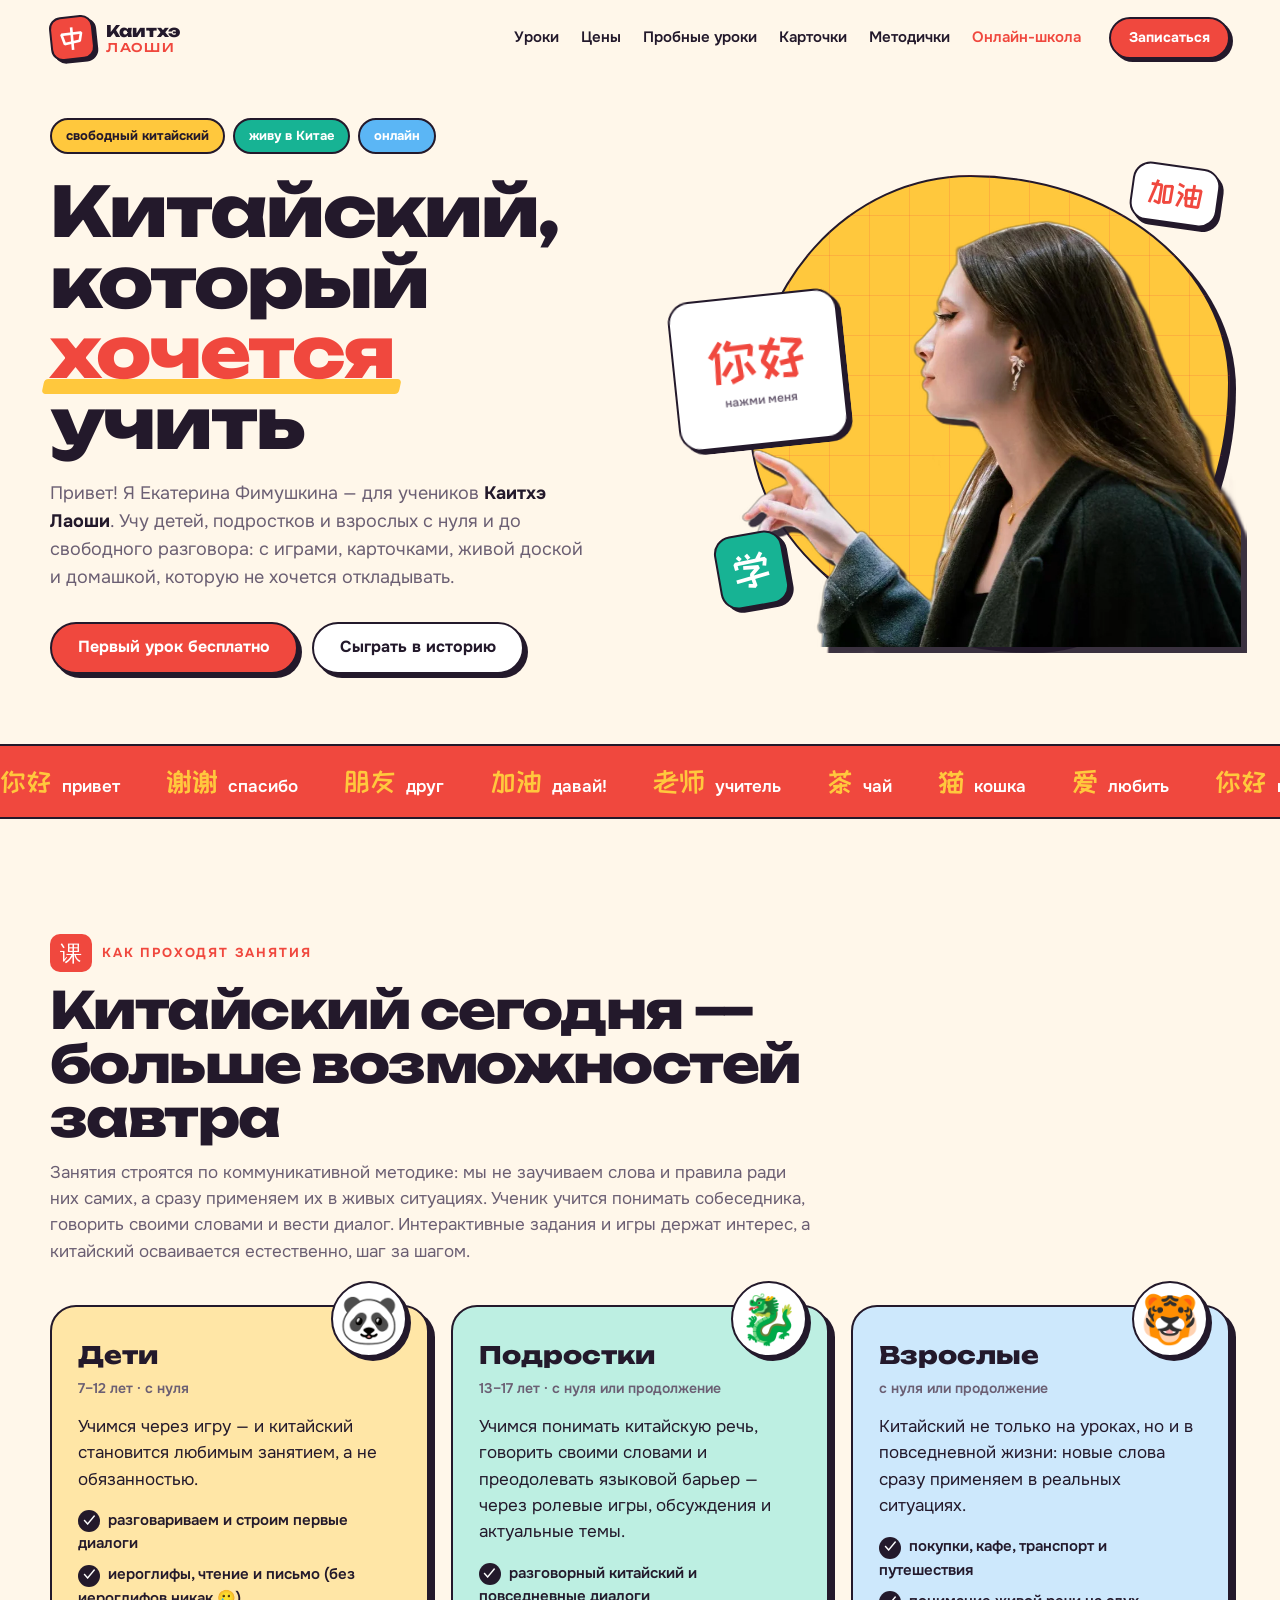
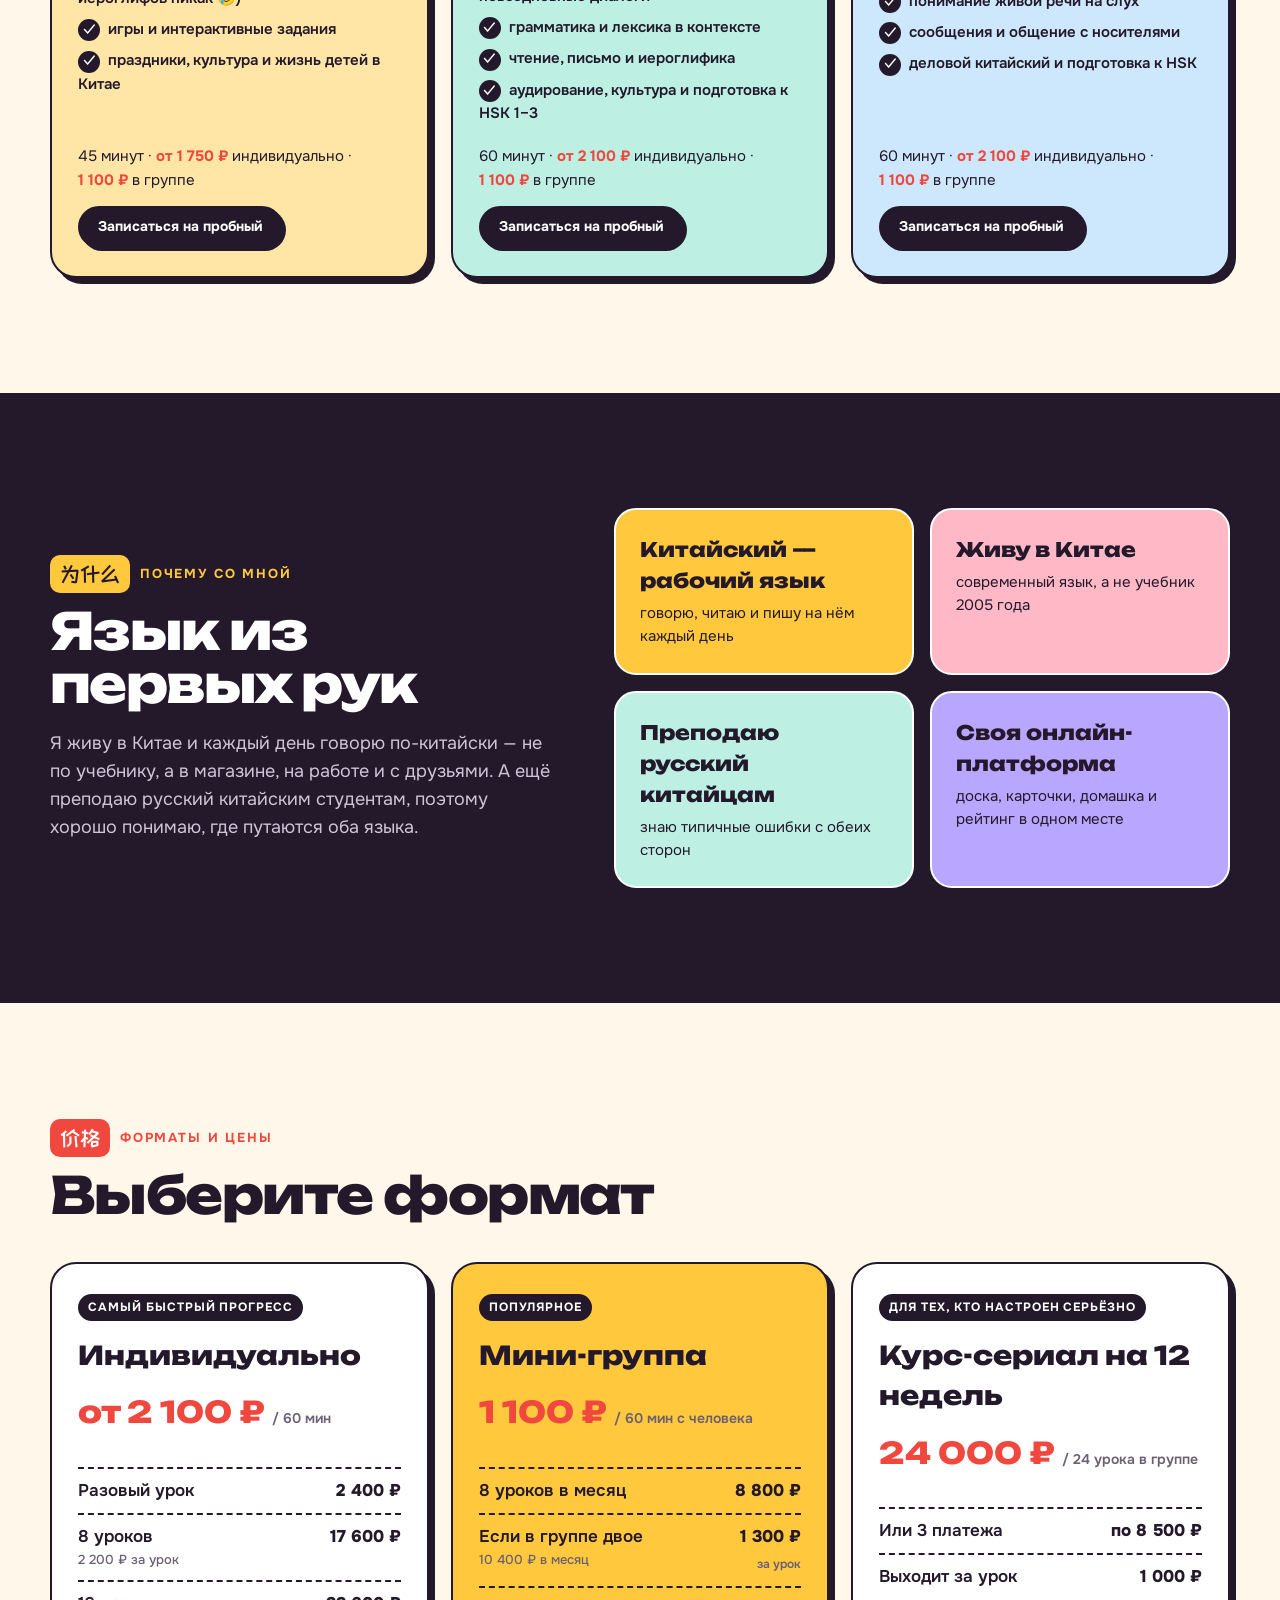
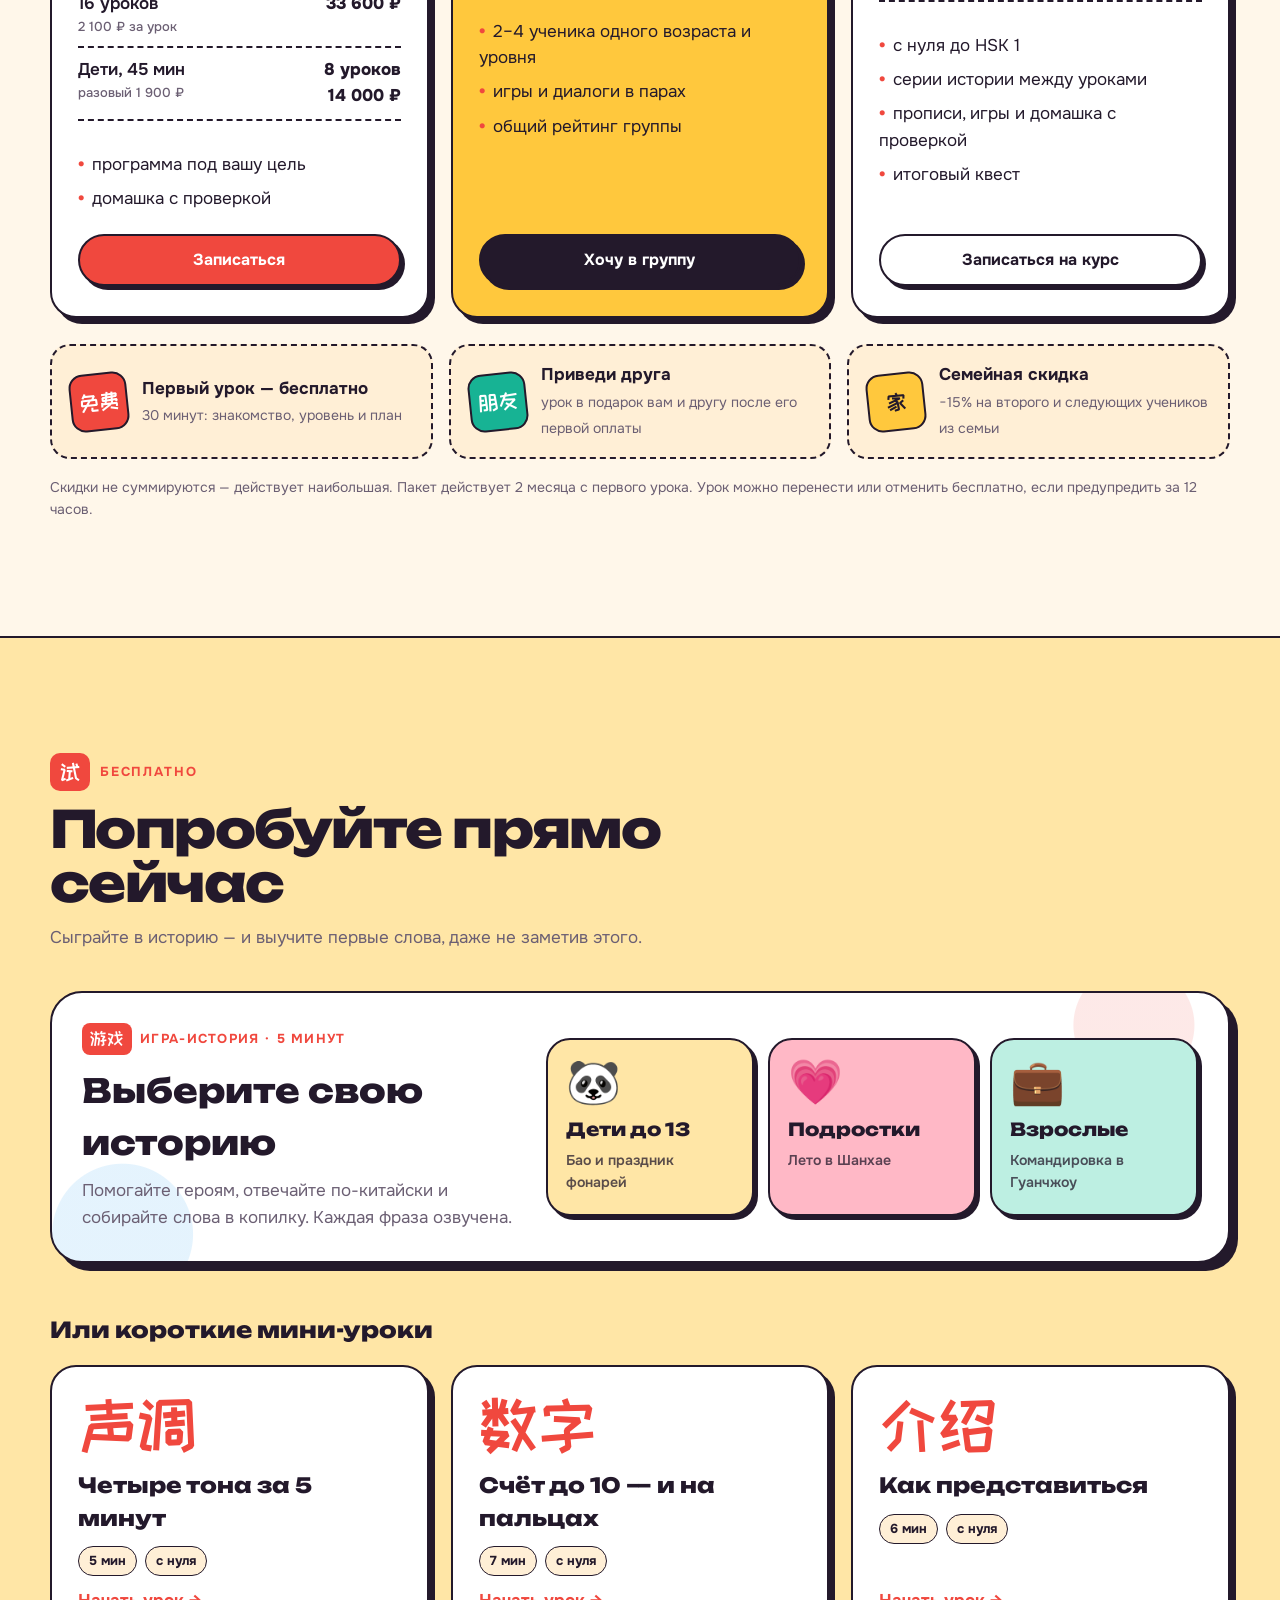
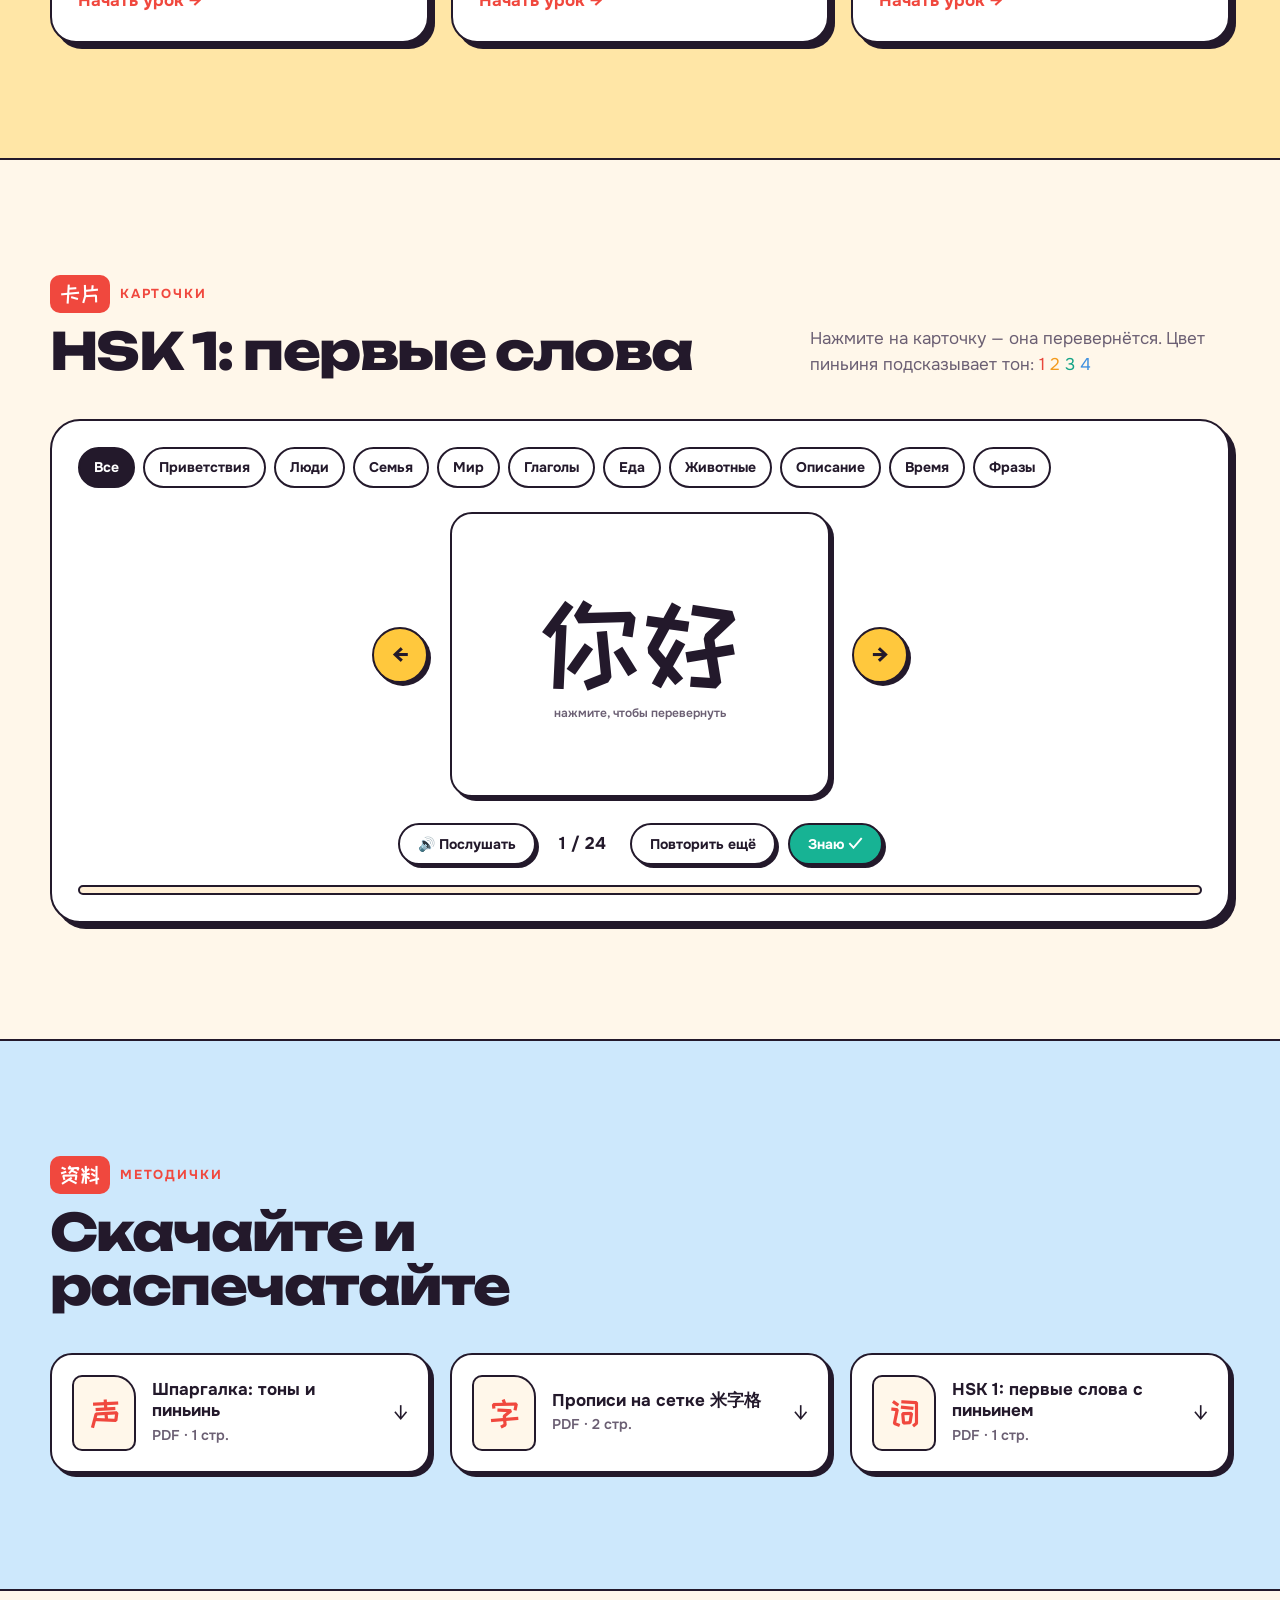
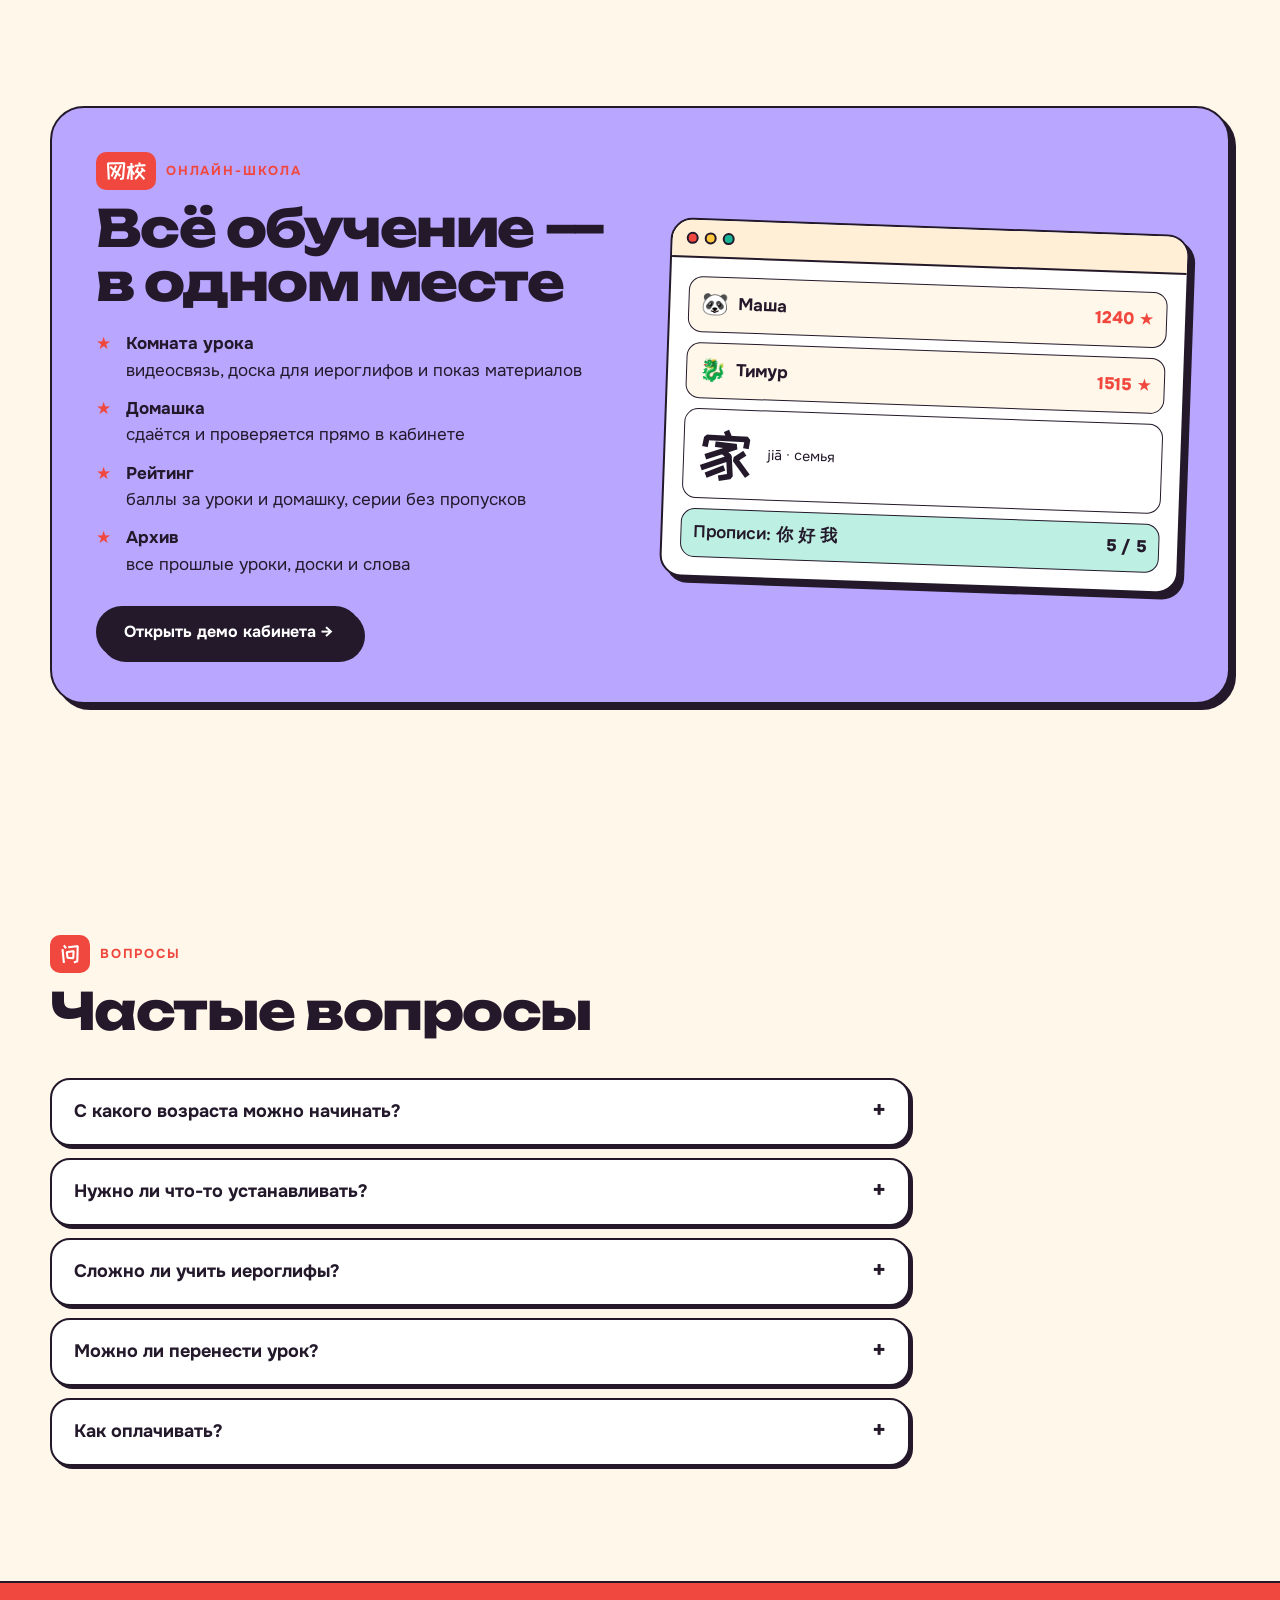
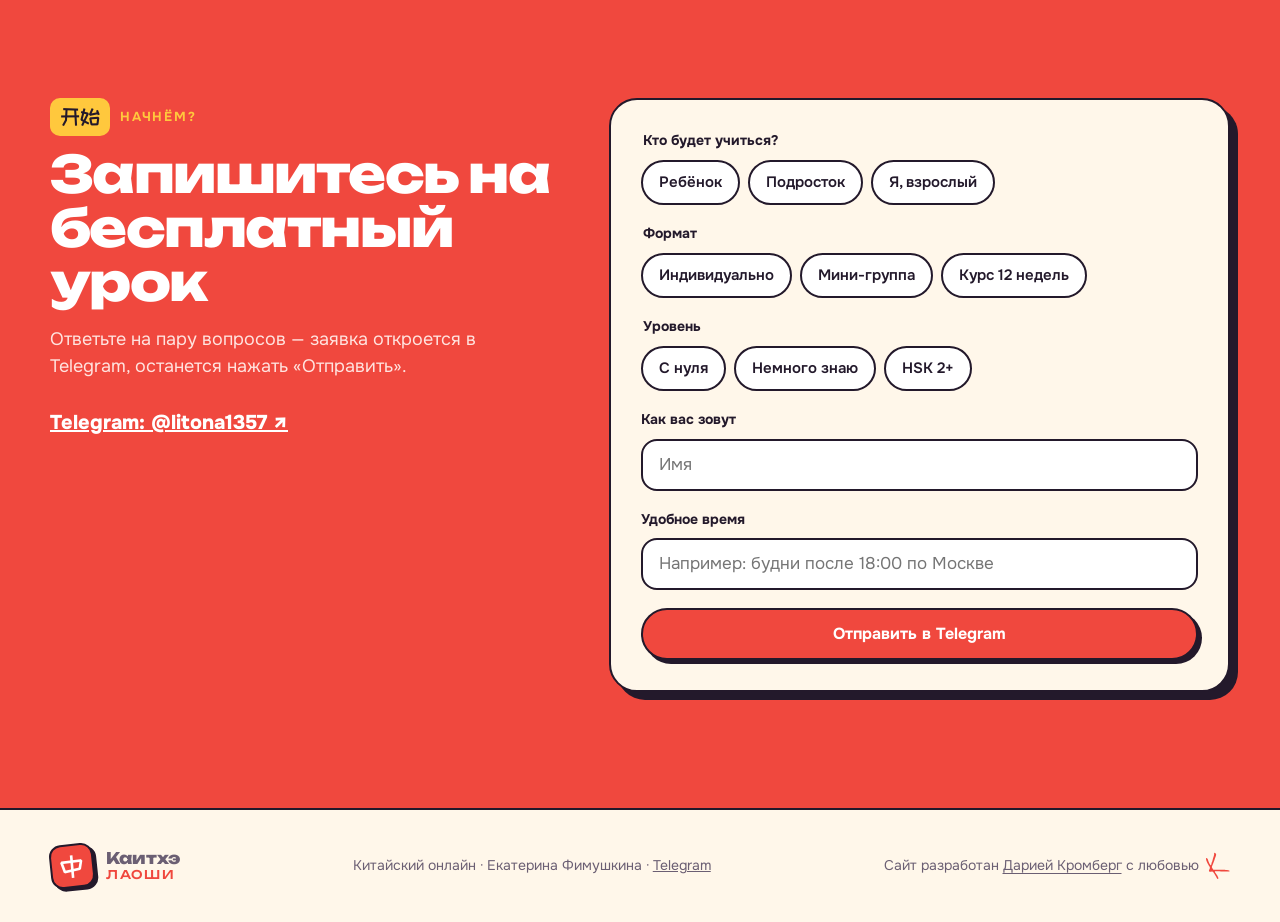
==== commit 577cefef: "Add files via upload" ====
--- a/index.html
+++ b/index.html
@@ -4,13 +4,13 @@
 <meta charset="utf-8">
 <meta name="viewport" content="width=device-width, initial-scale=1">
 <title>Каитхэ Лаоши — китайский язык онлайн с Екатериной Фимушкиной</title>
-<meta name="description" content="Китайский онлайн для детей, подростков и взрослых. Екатерина Фимушкина живёт в Китае, HSK 5. Индивидуальные и групповые занятия, бесплатные мини-уроки, карточки и методички.">
+<meta name="description" content="Китайский онлайн для детей, подростков и взрослых. Екатерина Фимушкина живёт в Китае и говорит по-китайски каждый день. Индивидуальные и групповые занятия, бесплатные мини-уроки, карточки и методички.">
 <meta property="og:title" content="Каитхэ Лаоши — китайский язык онлайн">
 <meta property="og:image" content="kate.webp">
 <meta name="theme-color" content="#FFF7EA">
 <link rel="icon" href="favicon.svg" type="image/svg+xml">
 <link rel="preload" href="Unbounded.woff2" as="font" type="font/woff2" crossorigin>
-<link rel="stylesheet" href="style.css?v=2">
+<link rel="stylesheet" href="style.css?v=3">
 </head>
 <body>
 
@@ -33,7 +33,7 @@
 
 <section id="top" class="hero wrap">
   <div class="hero__text">
-    <p class="chip-row"><span class="chip chip--sun">HSK 5</span><span class="chip chip--jade">живу в Китае</span><span class="chip chip--sky">онлайн</span></p>
+    <p class="chip-row"><span class="chip chip--sun">свободный китайский</span><span class="chip chip--jade">живу в Китае</span><span class="chip chip--sky">онлайн</span></p>
     <h1 class="hero__h">Китайский, который <span class="mark">хочется</span> учить</h1>
     <p class="hero__lead">Привет! Я Екатерина Фимушкина — для учеников <b>Каитхэ Лаоши</b>. Учу детей, подростков и взрослых с нуля и до свободного разговора: с играми, карточками, живой доской и домашкой, которую не хочется откладывать.</p>
     <div class="hero__cta">
@@ -63,27 +63,34 @@
 
 <section id="for" class="section wrap">
   <div class="head">
-    <p class="kicker"><span class="hz">谁</span> для кого</p>
-    <h2 class="h2">Уроки под ваш возраст и цель</h2>
+    <p class="kicker"><span class="hz">课</span> как проходят занятия</p>
+    <h2 class="h2">Китайский сегодня — больше возможностей завтра</h2>
+    <p class="muted">Занятия строятся по коммуникативной методике: мы не заучиваем слова и правила ради них самих, а сразу применяем их в живых ситуациях. Ученик учится понимать собеседника, говорить своими словами и вести диалог. Интерактивные задания и игры держат интерес, а китайский осваивается естественно, шаг за шагом.</p>
   </div>
   <div class="who">
     <article class="who__c who__c--sun reveal">
       <span class="who__e" aria-hidden="true">🐼</span>
-      <h3>Дети <small>7–12 лет</small></h3>
-      <p>Игры, песни, иероглифы-картинки и карточки. Урок проходит так, что ребёнок ждёт следующего.</p>
-      <ul><li>короткие задания по 5–7 минут</li><li>баллы и рейтинг за домашку</li><li>отчёт для родителей</li></ul>
+      <h3>Дети <small>7–12 лет · с нуля</small></h3>
+      <p>Учимся через игру — и китайский становится любимым занятием, а не обязанностью.</p>
+      <ul><li>разговариваем и строим первые диалоги</li><li>иероглифы, чтение и письмо (без иероглифов никак 🥲)</li><li>игры и интерактивные задания</li><li>праздники, культура и жизнь детей в Китае</li></ul>
+      <p class="who__meta">45 минут · <b>от 1 750 ₽</b> индивидуально · <b>1 100 ₽</b> в группе</p>
+      <a class="btn btn--ink btn--sm" href="#signup" data-who="Ребёнок">Записаться на пробный</a>
     </article>
     <article class="who__c who__c--jade reveal" style="--d:.08s">
       <span class="who__e" aria-hidden="true">🐉</span>
-      <h3>Подростки <small>13–17 лет</small></h3>
-      <p>Помощь со школьной программой, разговорная практика и первые экзамены HSK — без зубрёжки.</p>
-      <ul><li>грамматика простыми словами</li><li>современный язык: сериалы, песни, соцсети</li><li>подготовка к HSK 1–3</li></ul>
+      <h3>Подростки <small>13–17 лет · с нуля или продолжение</small></h3>
+      <p>Учимся понимать китайскую речь, говорить своими словами и преодолевать языковой барьер — через ролевые игры, обсуждения и актуальные темы.</p>
+      <ul><li>разговорный китайский и повседневные диалоги</li><li>грамматика и лексика в контексте</li><li>чтение, письмо и иероглифика</li><li>аудирование, культура и подготовка к HSK 1–3</li></ul>
+      <p class="who__meta">60 минут · <b>от 2 100 ₽</b> индивидуально · <b>1 100 ₽</b> в группе</p>
+      <a class="btn btn--ink btn--sm" href="#signup" data-who="Подросток">Записаться на пробный</a>
     </article>
     <article class="who__c who__c--sky reveal" style="--d:.16s">
       <span class="who__e" aria-hidden="true">🐯</span>
-      <h3>Взрослые</h3>
-      <p>Для работы с Китаем, путешествий или для себя. Учимся говорить с первого урока.</p>
-      <ul><li>деловой и бытовой китайский</li><li>гибкое расписание</li><li>подготовка к HSK</li></ul>
+      <h3>Взрослые <small>с нуля или продолжение</small></h3>
+      <p>Китайский не только на уроках, но и в повседневной жизни: новые слова сразу применяем в реальных ситуациях.</p>
+      <ul><li>покупки, кафе, транспорт и путешествия</li><li>понимание живой речи на слух</li><li>сообщения и общение с носителями</li><li>деловой китайский и подготовка к HSK</li></ul>
+      <p class="who__meta">60 минут · <b>от 2 100 ₽</b> индивидуально · <b>1 100 ₽</b> в группе</p>
+      <a class="btn btn--ink btn--sm" href="#signup" data-who="Я, взрослый">Записаться на пробный</a>
     </article>
   </div>
 </section>
@@ -96,7 +103,7 @@
       <p class="muted">Я живу в Китае и каждый день говорю по-китайски — не по учебнику, а в магазине, на работе и с друзьями. А ещё преподаю русский китайским студентам, поэтому хорошо понимаю, где путаются оба языка.</p>
     </div>
     <ul class="why__list">
-      <li class="reveal"><b>HSK 5</b><span>подтверждённый уровень языка</span></li>
+      <li class="reveal"><b>Китайский — рабочий язык</b><span>говорю, читаю и пишу на нём каждый день</span></li>
       <li class="reveal" style="--d:.06s"><b>Живу в Китае</b><span>современный язык, а не учебник 2005 года</span></li>
       <li class="reveal" style="--d:.12s"><b>Преподаю русский китайцам</b><span>знаю типичные ошибки с обеих сторон</span></li>
       <li class="reveal" style="--d:.18s"><b>Своя онлайн-платформа</b><span>доска, карточки, домашка и рейтинг в одном месте</span></li>
@@ -113,30 +120,45 @@
     <article class="plan reveal">
       <p class="plan__tag">Самый быстрый прогресс</p>
       <h3>Индивидуально</h3>
-      <p class="plan__price">от 2 000 ₽ <small>/ 60 мин</small></p>
-      <ul><li>программа под вашу цель</li><li>урок на платформе с доской</li><li>домашка с проверкой</li></ul>
+      <p class="plan__price">от 2 100 ₽ <small>/ 60 мин</small></p>
+      <dl class="plan__rows">
+        <div><dt>Разовый урок</dt><dd>2 400 ₽</dd></div>
+        <div><dt>8 уроков <small>2 200 ₽ за урок</small></dt><dd>17 600 ₽</dd></div>
+        <div><dt>16 уроков <small>2 100 ₽ за урок</small></dt><dd>33 600 ₽</dd></div>
+        <div><dt>Дети, 45 мин <small>разовый 1 900 ₽</small></dt><dd>8 уроков<br>14 000 ₽</dd></div>
+      </dl>
+      <ul><li>программа под вашу цель</li><li>домашка с проверкой</li></ul>
       <a class="btn btn--red" href="#signup" data-pick="Индивидуально">Записаться</a>
     </article>
     <article class="plan plan--hot reveal" style="--d:.08s">
-      <p class="plan__tag">Весело и выгодно</p>
+      <p class="plan__tag">Популярное</p>
       <h3>Мини-группа</h3>
-      <p class="plan__price">от 1 000 ₽ <small>/ 60 мин с человека</small></p>
-      <ul><li>2–4 ученика одного уровня</li><li>игры и диалоги в парах</li><li>общий рейтинг группы</li></ul>
+      <p class="plan__price">1 100 ₽ <small>/ 60 мин с человека</small></p>
+      <dl class="plan__rows">
+        <div><dt>8 уроков в месяц</dt><dd>8 800 ₽</dd></div>
+        <div><dt>Если в группе двое <small>10 400 ₽ в месяц</small></dt><dd>1 300 ₽<br><small>за урок</small></dd></div>
+      </dl>
+      <ul><li>2–4 ученика одного возраста и уровня</li><li>игры и диалоги в парах</li><li>общий рейтинг группы</li></ul>
       <a class="btn btn--ink" href="#signup" data-pick="Мини-группа">Хочу в группу</a>
     </article>
     <article class="plan reveal" style="--d:.16s">
       <p class="plan__tag">Для тех, кто настроен серьёзно</p>
-      <h3>Пакет 8 уроков</h3>
-      <p class="plan__price">−10% <small>от цены урока</small></p>
-      <ul><li>2 урока в неделю на месяц</li><li>фиксированное время</li><li>перенос урока без штрафа</li></ul>
-      <a class="btn btn--line" href="#signup" data-pick="Пакет 8 уроков">Взять пакет</a>
+      <h3>Курс-сериал на 12 недель</h3>
+      <p class="plan__price">24 000 ₽ <small>/ 24 урока в группе</small></p>
+      <dl class="plan__rows">
+        <div><dt>Или 3 платежа</dt><dd>по 8 500 ₽</dd></div>
+        <div><dt>Выходит за урок</dt><dd>1 000 ₽</dd></div>
+      </dl>
+      <ul><li>с нуля до HSK 1</li><li>серии истории между уроками</li><li>прописи, игры и домашка с проверкой</li><li>итоговый квест</li></ul>
+      <a class="btn btn--line" href="#signup" data-pick="Курс 12 недель">Записаться на курс</a>
     </article>
   </div>
   <div class="deals">
     <div class="deal reveal"><span class="deal__s">免费</span><div><b>Первый урок — бесплатно</b><span>30 минут: знакомство, уровень и план</span></div></div>
-    <div class="deal reveal" style="--d:.06s"><span class="deal__s deal__s--jade">朋友</span><div><b>Приведи друга</b><span>урок в подарок и вам, и другу</span></div></div>
-    <div class="deal reveal" style="--d:.12s"><span class="deal__s deal__s--sun">家</span><div><b>Семейная скидка</b><span>−15% для братьев и сестёр</span></div></div>
-  </div>
+    <div class="deal reveal" style="--d:.06s"><span class="deal__s deal__s--jade">朋友</span><div><b>Приведи друга</b><span>урок в подарок вам и другу после его первой оплаты</span></div></div>
+    <div class="deal reveal" style="--d:.12s"><span class="deal__s deal__s--sun">家</span><div><b>Семейная скидка</b><span>−15% на второго и следующих учеников из семьи</span></div></div>
+  </div>
+  <p class="plans__note muted">Скидки не суммируются — действует наибольшая. Пакет действует 2 месяца с первого урока. Урок можно перенести или отменить бесплатно, если предупредить за 12 часов.</p>
 </section>
 
 <section id="try" class="section tryout">
@@ -236,7 +258,7 @@
     <details><summary>С какого возраста можно начинать?</summary><p>С 7 лет — когда ребёнок уже уверенно читает по-русски. Для малышей уроки короче и почти полностью в игре.</p></details>
     <details><summary>Нужно ли что-то устанавливать?</summary><p>Нет. Урок проходит в браузере: видео, доска и материалы открываются по одной ссылке с компьютера, планшета или телефона.</p></details>
     <details><summary>Сложно ли учить иероглифы?</summary><p>Иероглифы складываются из простых частей, как конструктор. Разбираем их через картинки и истории — так они запоминаются гораздо быстрее.</p></details>
-    <details><summary>Можно ли перенести урок?</summary><p>Да, предупредите за 12 часов — перенесём без оплаты.</p></details>
+    <details><summary>Можно ли перенести урок?</summary><p>Да, предупредите за 12 часов — перенесём или отменим без оплаты. При более поздней отмене урок считается проведённым.</p></details>
     <details><summary>Как оплачивать?</summary><p>Переводом после урока или пакетом заранее — как удобнее. Подробности расскажу на бесплатном уроке.</p></details>
   </div>
 </section>
@@ -260,7 +282,7 @@
         <div class="chips" data-group="format" data-single>
           <button type="button" class="chip-b" aria-pressed="false">Индивидуально</button>
           <button type="button" class="chip-b" aria-pressed="false">Мини-группа</button>
-          <button type="button" class="chip-b" aria-pressed="false">Пакет 8 уроков</button>
+          <button type="button" class="chip-b" aria-pressed="false">Курс 12 недель</button>
         </div></fieldset>
       <fieldset><legend>Уровень</legend>
         <div class="chips" data-group="level" data-single>
@@ -309,7 +331,7 @@
 
 <script src="data.js?v=2"></script>
 <script src="story.js?v=1"></script>
-<script src="site.js?v=2"></script>
+<script src="site.js?v=3"></script>
 <script src="game.js?v=1"></script>
 <script src="sig.js?v=2" defer></script>
 </body>
--- a/style.css
+++ b/style.css
@@ -111,7 +111,7 @@
 
 /* who */
 .who { display: grid; grid-template-columns: repeat(3, 1fr); gap: 22px; }
-.who__c { position: relative; padding: 30px 26px 28px; border-radius: var(--r); border: 2px solid var(--ink); box-shadow: var(--sh-lg); background: #fff; }
+.who__c { position: relative; display: flex; flex-direction: column; padding: 30px 26px 28px; border-radius: var(--r); border: 2px solid var(--ink); box-shadow: var(--sh-lg); background: #fff; }
 .who__c--sun { background: #FFE6A6; } .who__c--jade { background: #BDEFE2; } .who__c--sky { background: #CDE8FC; }
 .who__e { position: absolute; right: 20px; top: -26px; font-size: 48px; background: #fff; border: 2px solid var(--ink); border-radius: 50%; width: 76px; height: 76px; display: grid; place-items: center; box-shadow: var(--sh); }
 .who__c h3 { font-family: var(--display); font-size: 24px; font-weight: 800; display: flex; flex-direction: column; gap: 4px; }
@@ -119,6 +119,9 @@
 .who__c p { margin-top: 14px; }
 .who__c ul { margin-top: 16px; display: grid; gap: 8px; font-weight: 600; font-size: 15px; }
 .who__c li::before { content: "✓"; display: inline-grid; place-items: center; width: 22px; height: 22px; margin-right: 8px; border-radius: 50%; background: var(--ink); color: #fff; font-size: 12px; }
+.who__c .who__meta { margin-top: auto; padding-top: 20px; font-size: 15px; }
+.who__meta b { color: var(--red); white-space: nowrap; }
+.who__c .btn { margin-top: 14px; align-self: flex-start; }
 
 /* why */
 .why { background: var(--ink); color: #fff; }
@@ -142,6 +145,13 @@
 .plan ul { display: grid; gap: 8px; margin-bottom: 8px; }
 .plan li::before { content: "•"; color: var(--red); font-weight: 900; margin-right: 8px; }
 .plan .btn { margin-top: auto; }
+.plan__rows { display: grid; border-top: 2px dashed var(--ink); }
+.plan__rows div { display: flex; justify-content: space-between; align-items: baseline; gap: 12px; padding: 9px 0; border-bottom: 2px dashed var(--ink); }
+.plan__rows dt { font-weight: 600; }
+.plan__rows dt small { display: block; font-size: 13px; color: var(--muted); font-weight: 500; }
+.plan__rows dd { margin: 0; font-weight: 800; text-align: right; white-space: nowrap; }
+.plan__rows dd small { font-size: 12px; font-weight: 600; color: var(--muted); }
+.plans__note { margin-top: 18px; font-size: 14px; }
 .deals { display: grid; grid-template-columns: repeat(3, 1fr); gap: 16px; margin-top: 26px; }
 .deal { display: flex; gap: 14px; align-items: center; padding: 16px 18px; border-radius: 20px; border: 2px dashed var(--ink); background: var(--paper-2); }
 .deal b { display: block; } .deal span:not(.deal__s) { font-size: 14px; color: var(--muted); }
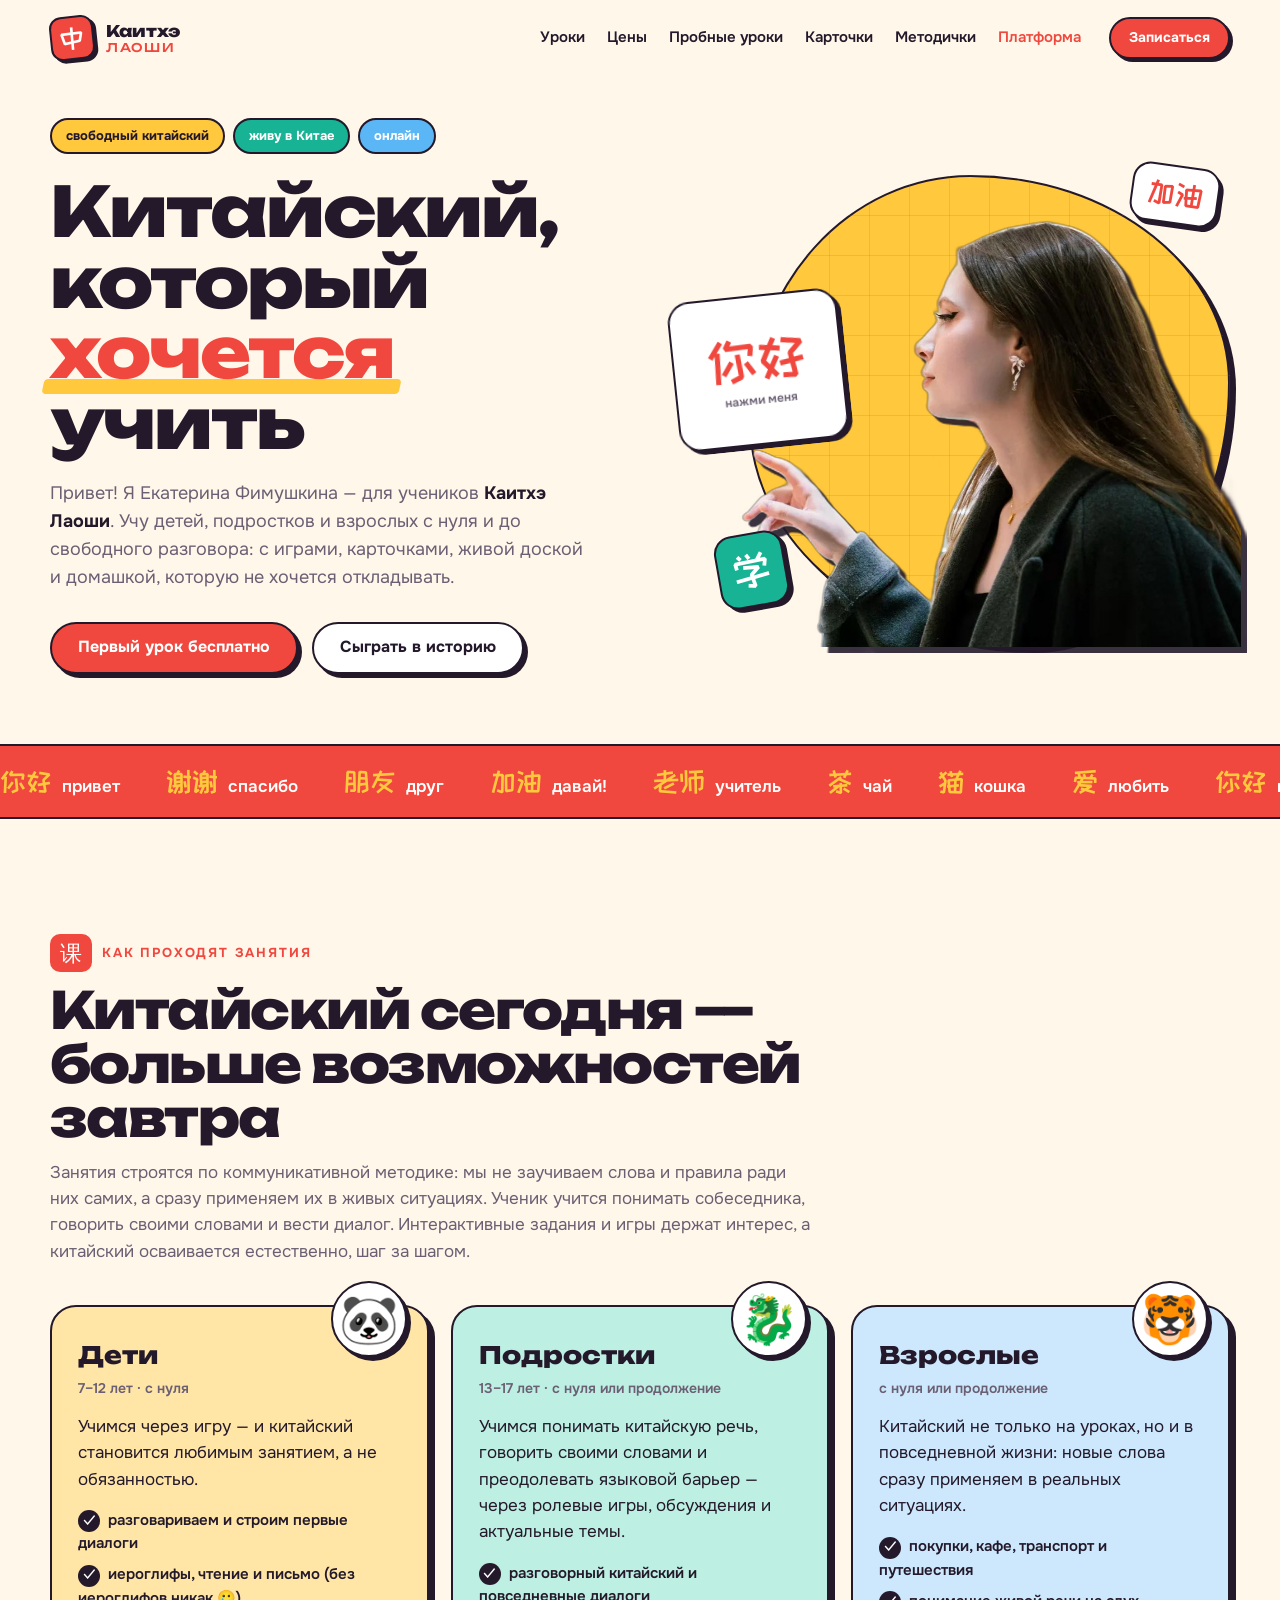
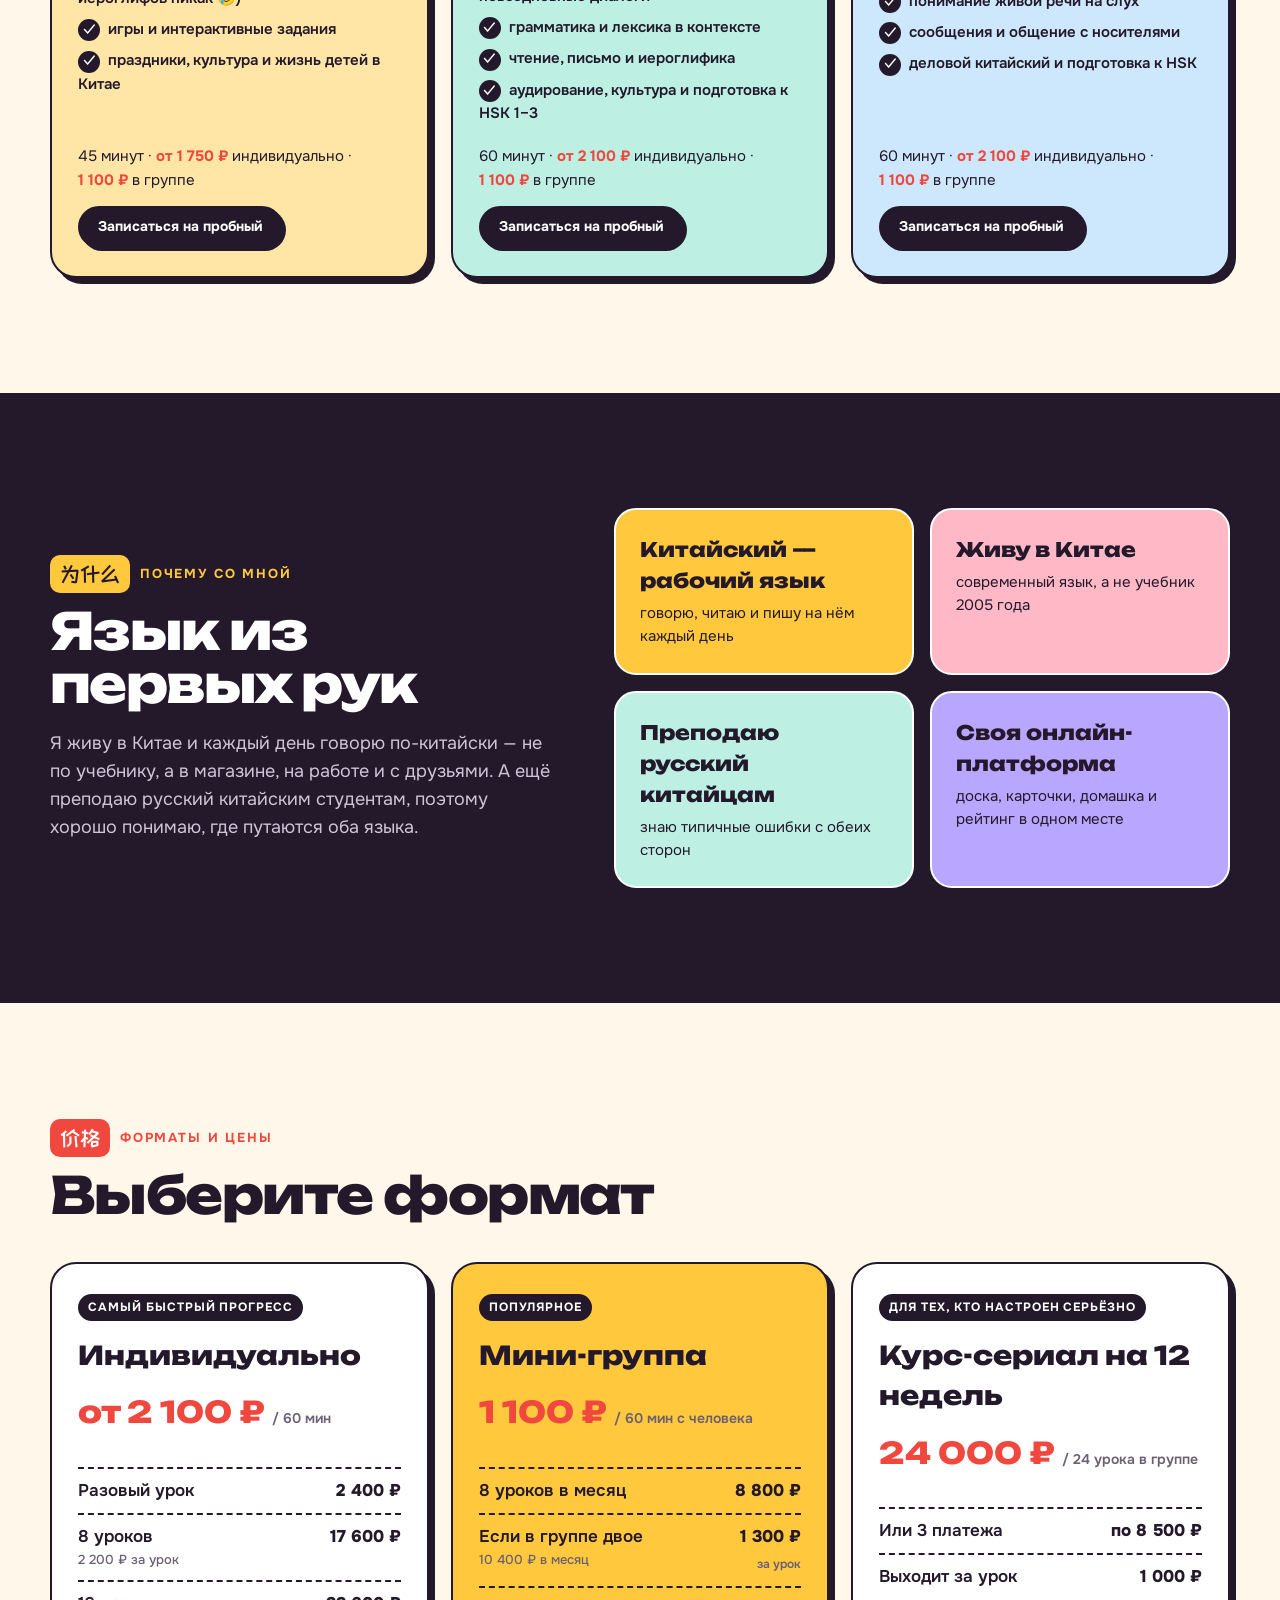
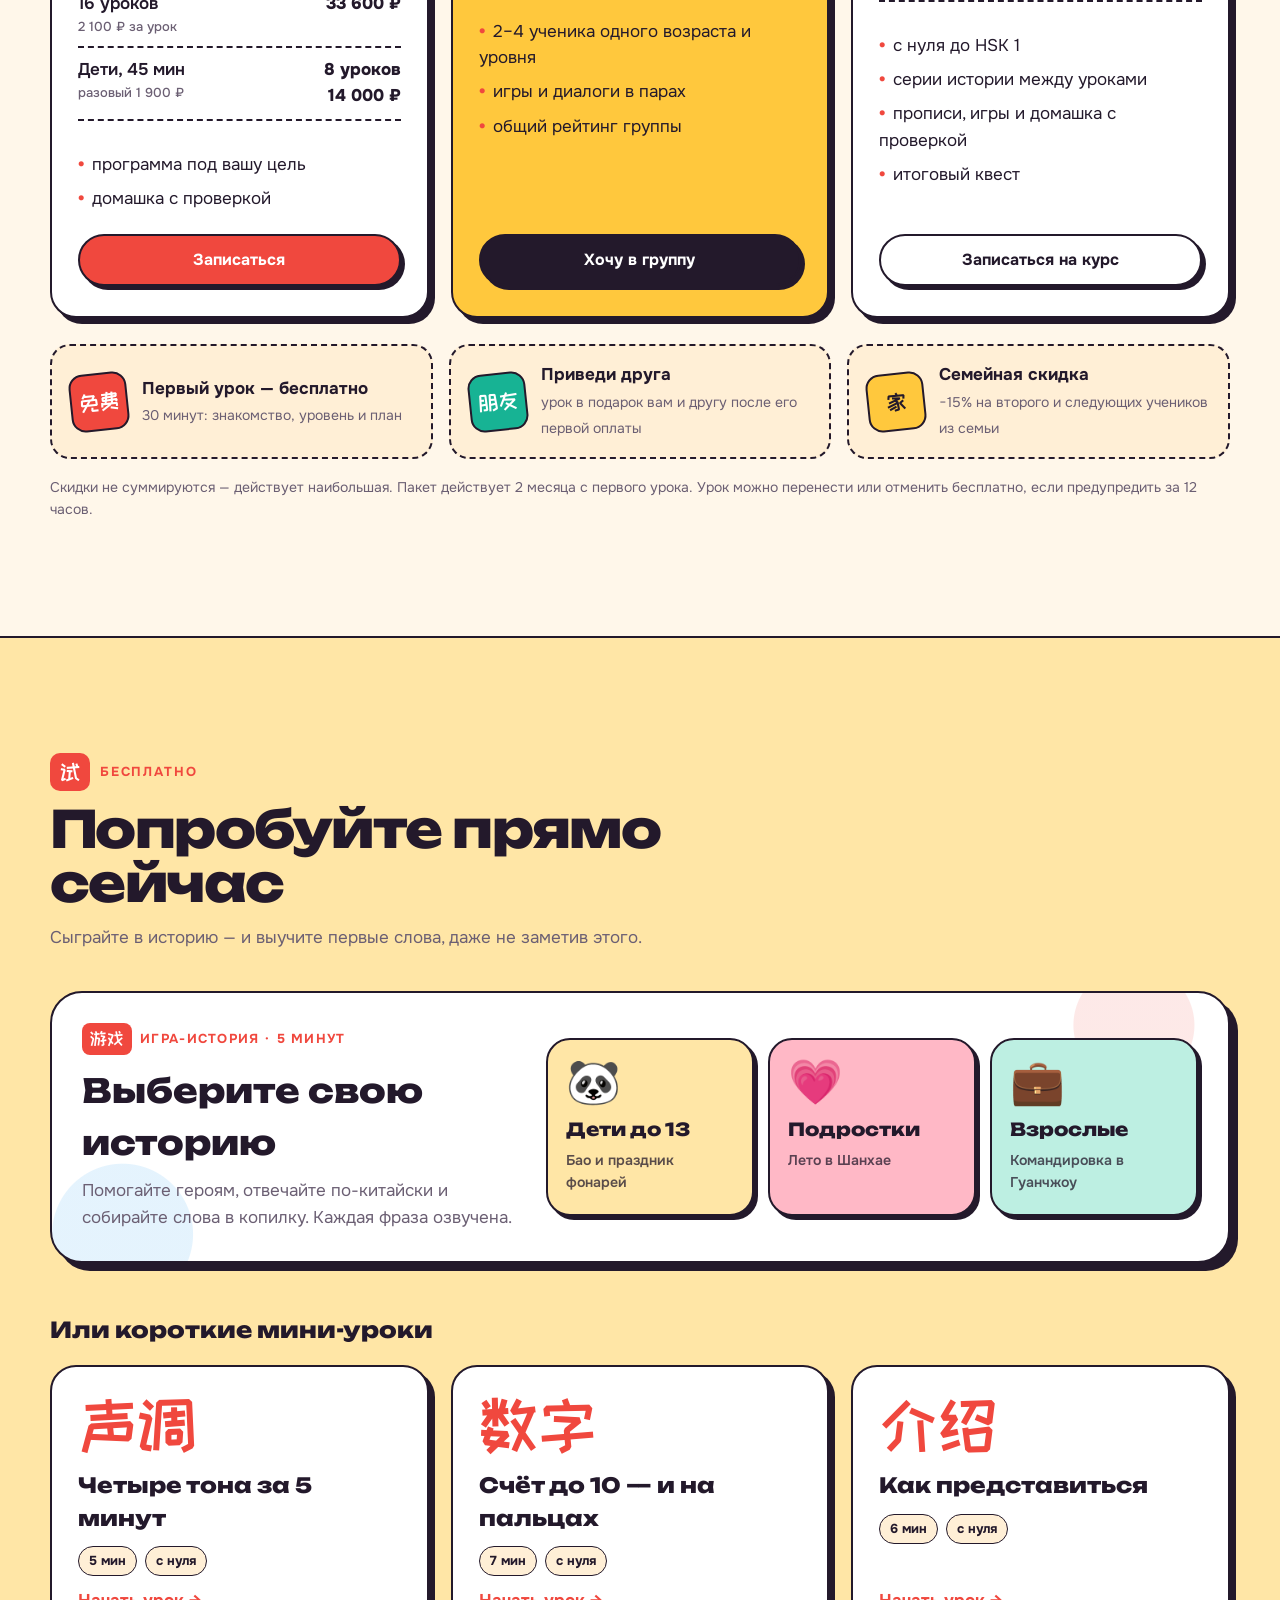
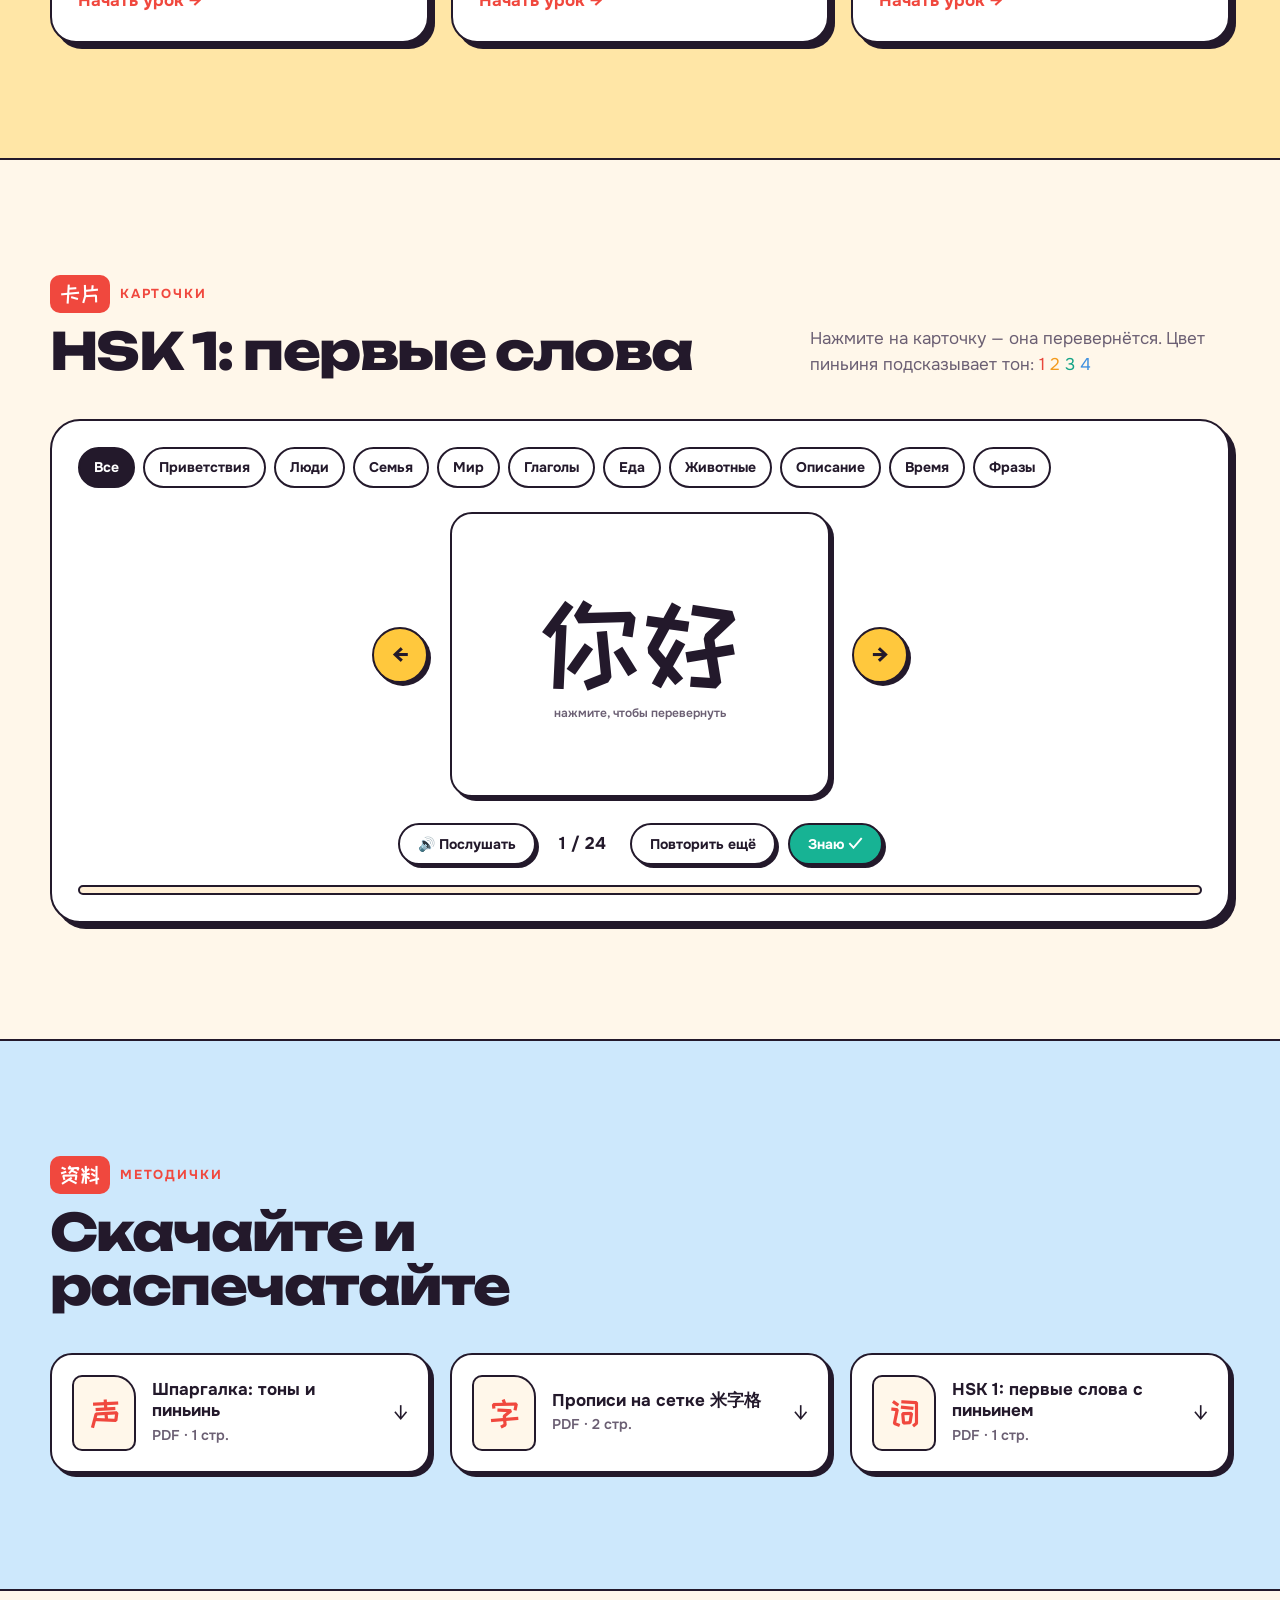
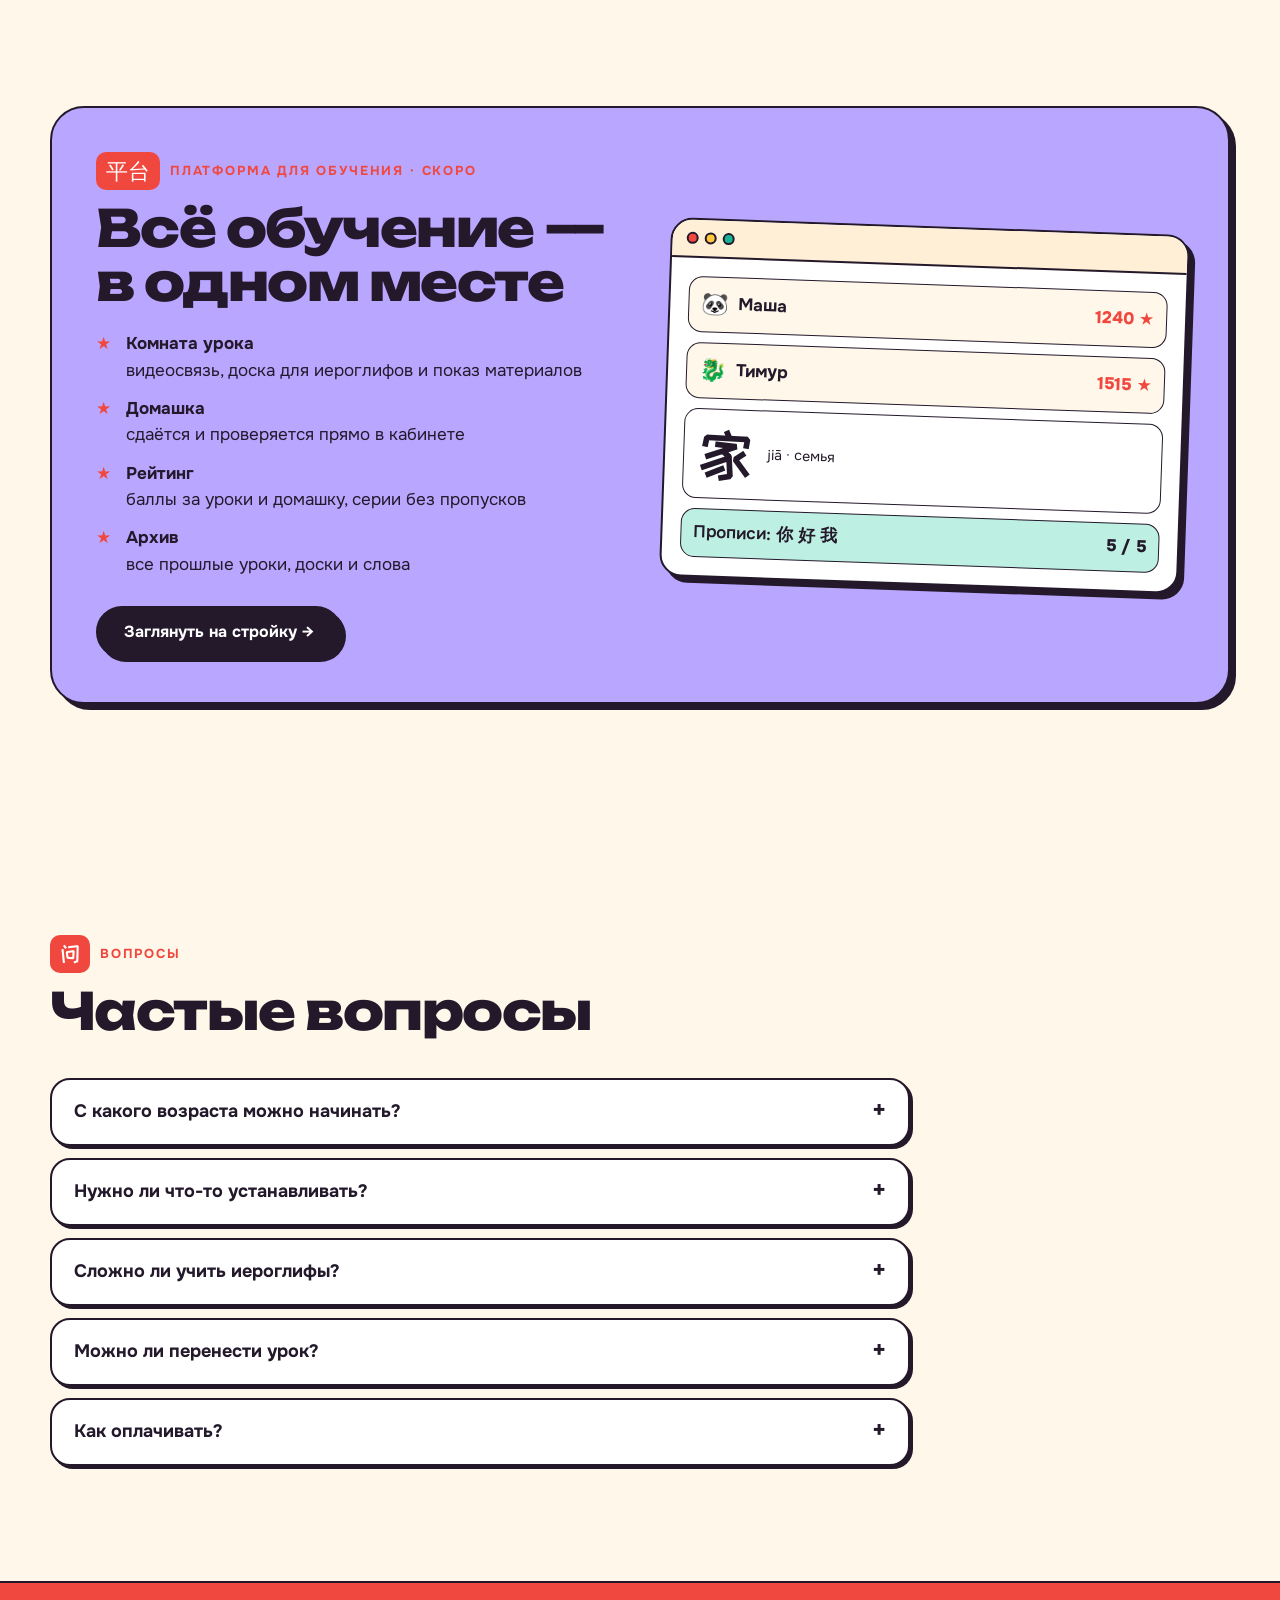
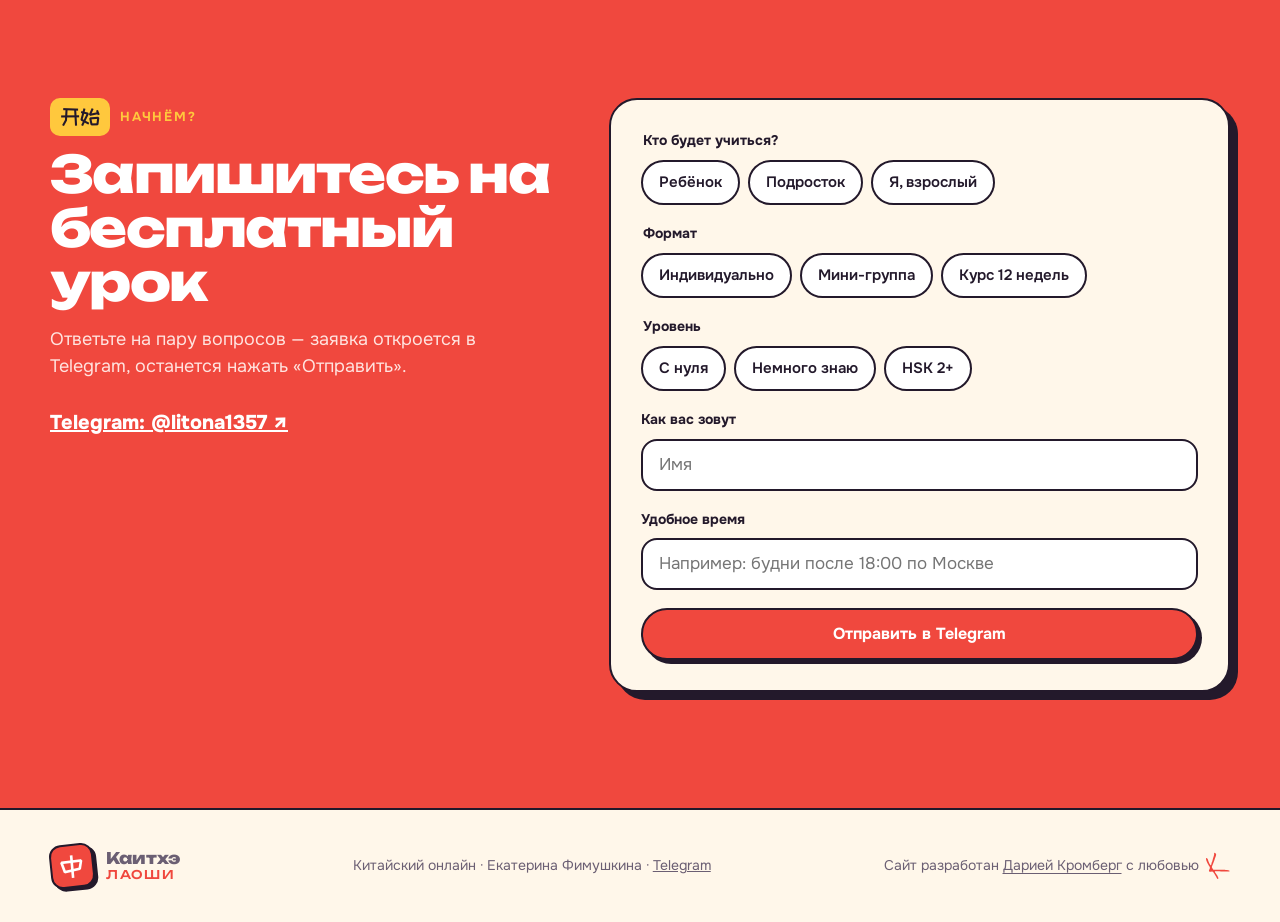
==== commit 15da1cdd: "Update index.html" ====
--- a/index.html
+++ b/index.html
@@ -23,7 +23,7 @@
       <a href="#try">Пробные уроки</a>
       <a href="#cards">Карточки</a>
       <a href="#files">Методички</a>
-      <a href="school.html" class="nav__school">Онлайн-школа</a>
+      <a href="platform.html" class="nav__school">Платформа</a>
     </nav>
     <a class="btn btn--red btn--sm" href="#signup">Записаться</a>
   </div>
@@ -228,7 +228,7 @@
 <section class="section wrap school-teaser">
   <div class="st">
     <div class="st__text">
-      <p class="kicker"><span class="hz">网校</span> онлайн-школа</p>
+      <p class="kicker"><span class="hz">平台</span> платформа для обучения · скоро</p>
       <h2 class="h2">Всё обучение — в одном месте</h2>
       <ul class="st__list">
         <li><b>Комната урока</b> видеосвязь, доска для иероглифов и показ материалов</li>
@@ -236,7 +236,7 @@
         <li><b>Рейтинг</b> баллы за уроки и домашку, серии без пропусков</li>
         <li><b>Архив</b> все прошлые уроки, доски и слова</li>
       </ul>
-      <a class="btn btn--ink" href="school.html">Открыть демо кабинета →</a>
+      <a class="btn btn--ink" href="platform.html">Заглянуть на стройку →</a>
     </div>
     <div class="st__mock" aria-hidden="true">
       <div class="mock">
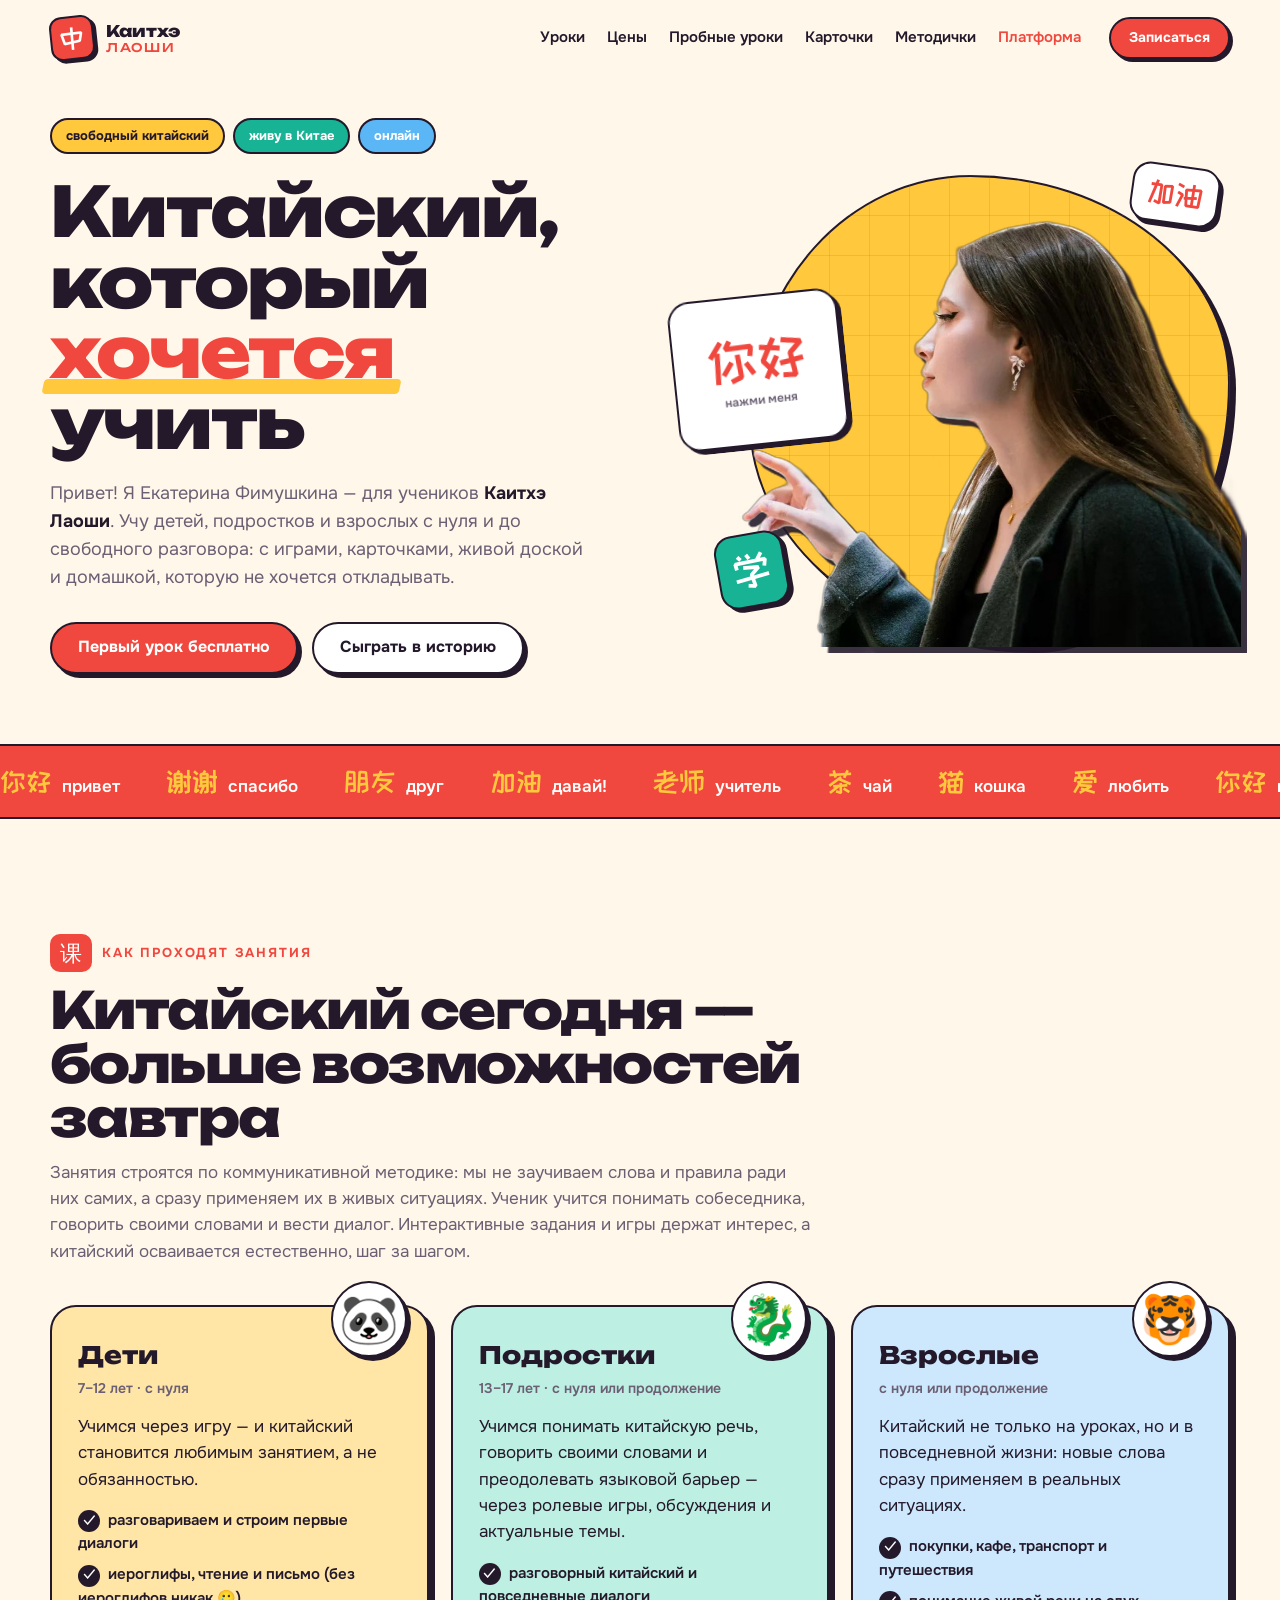
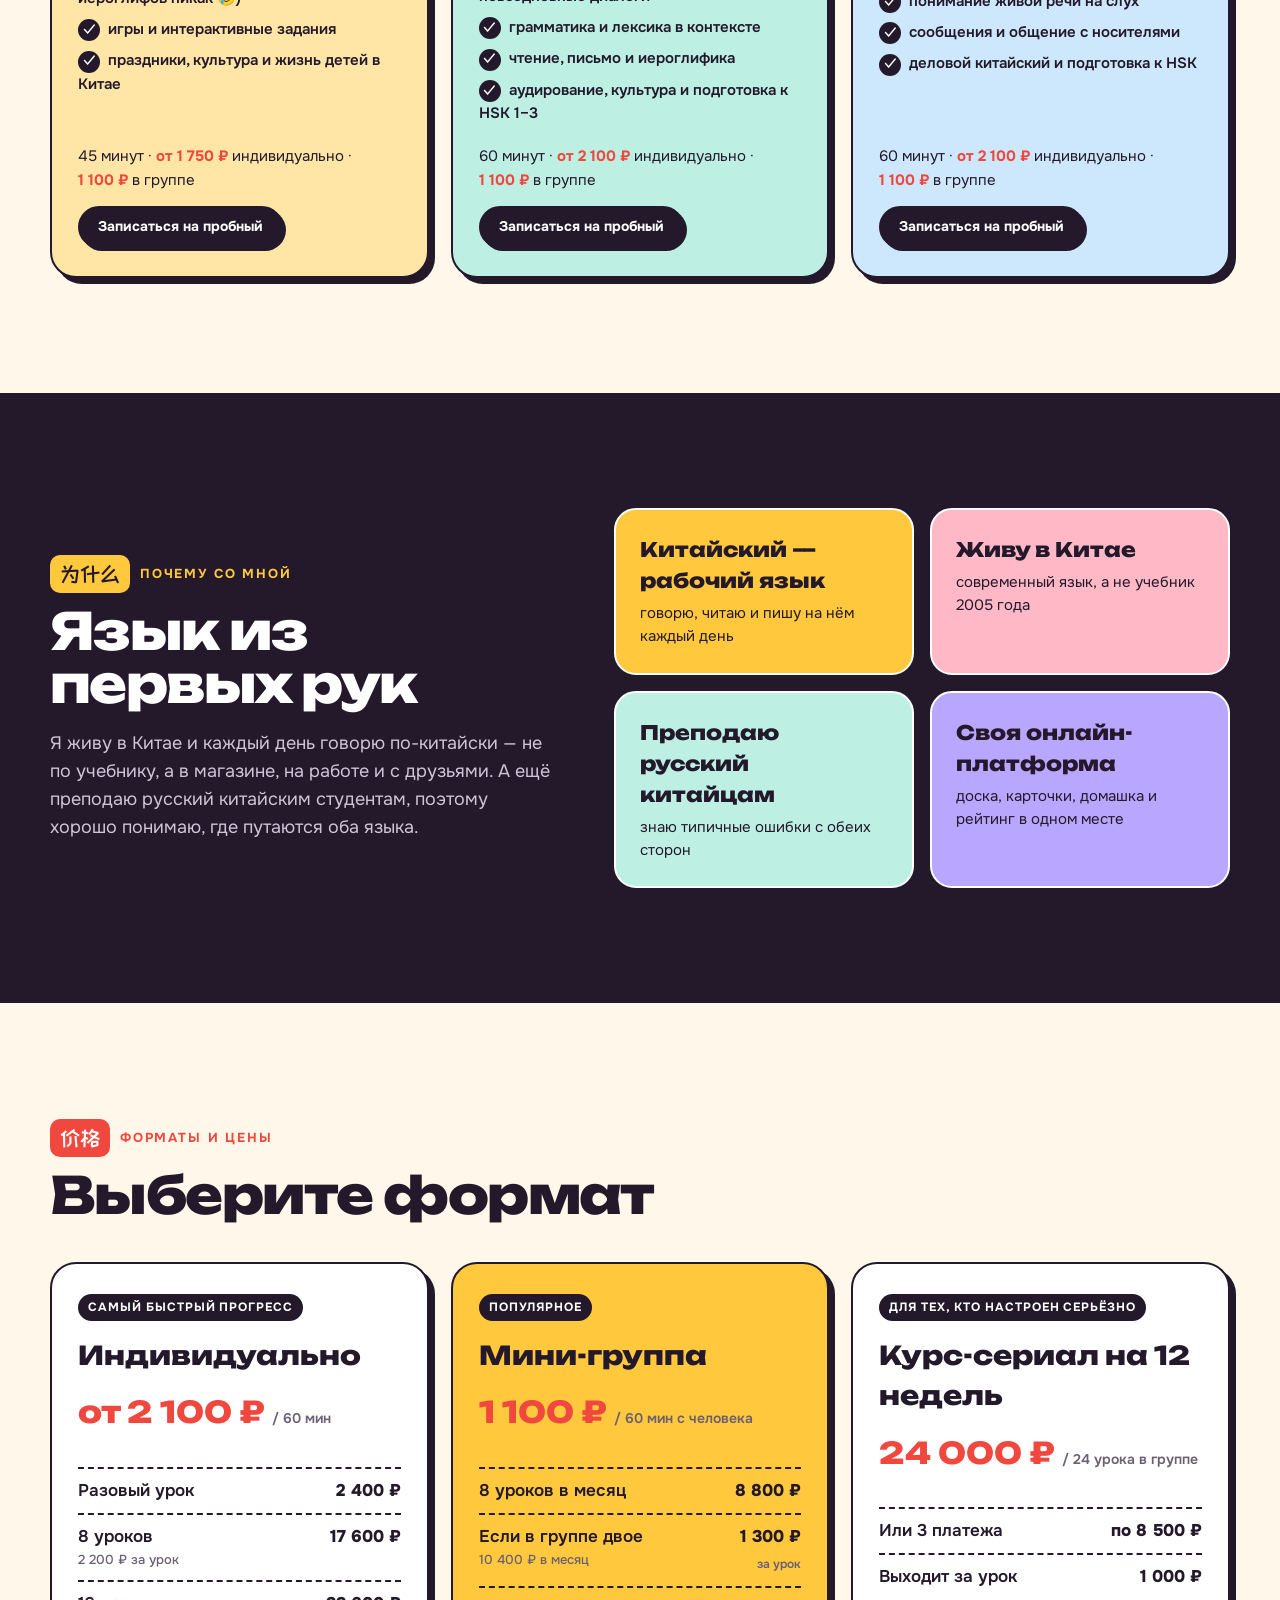
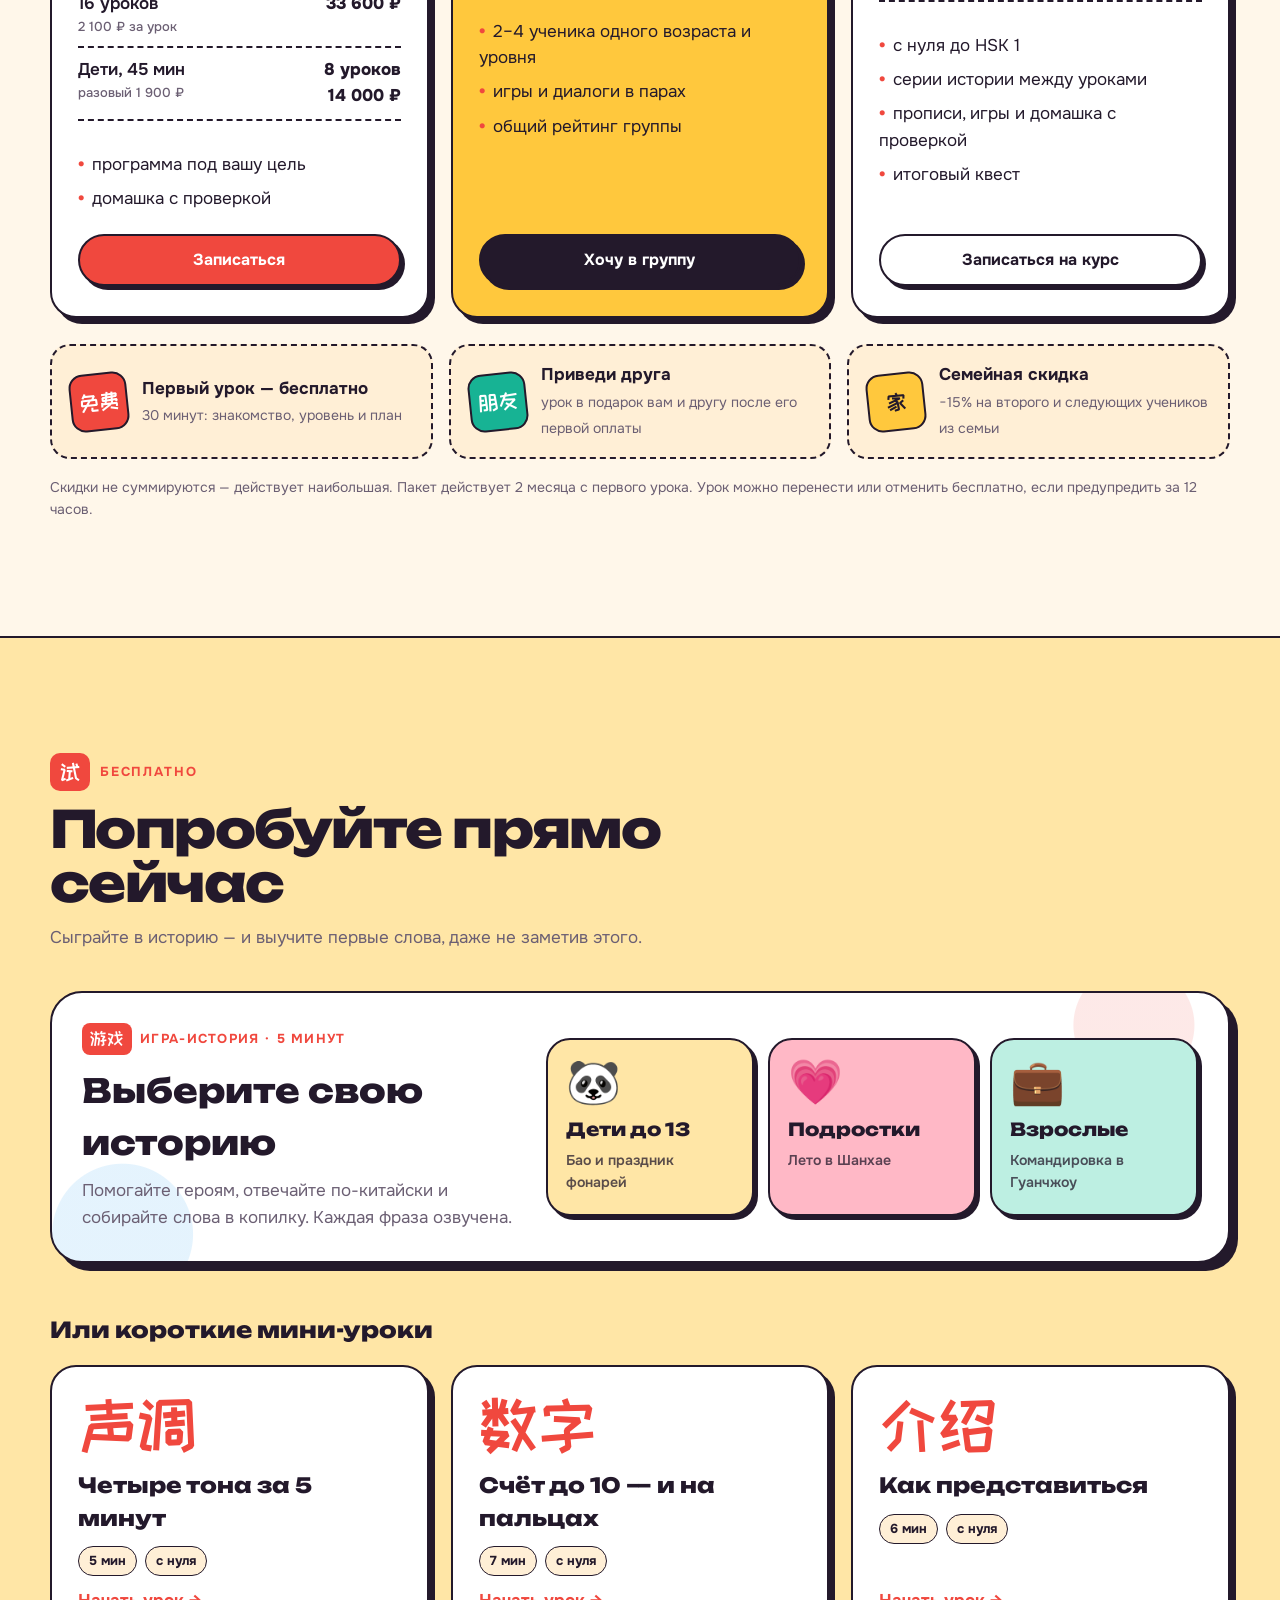
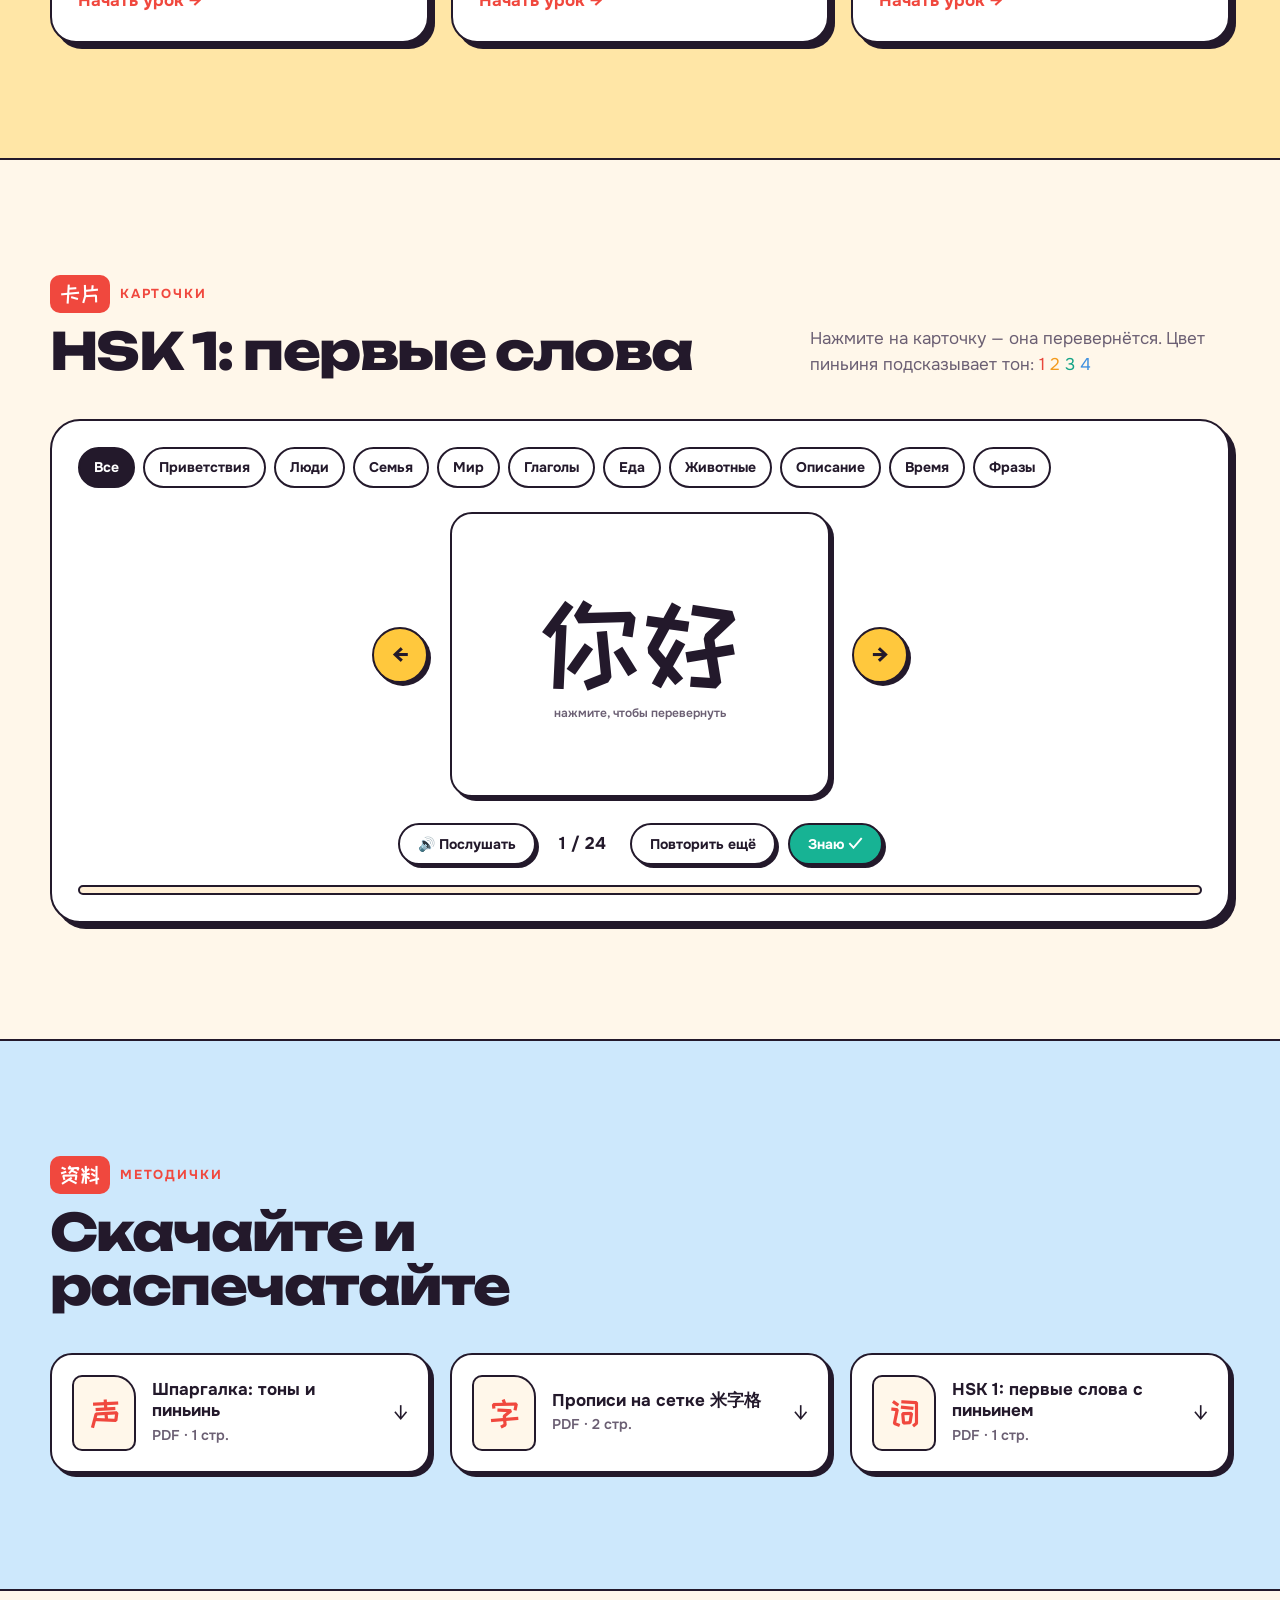
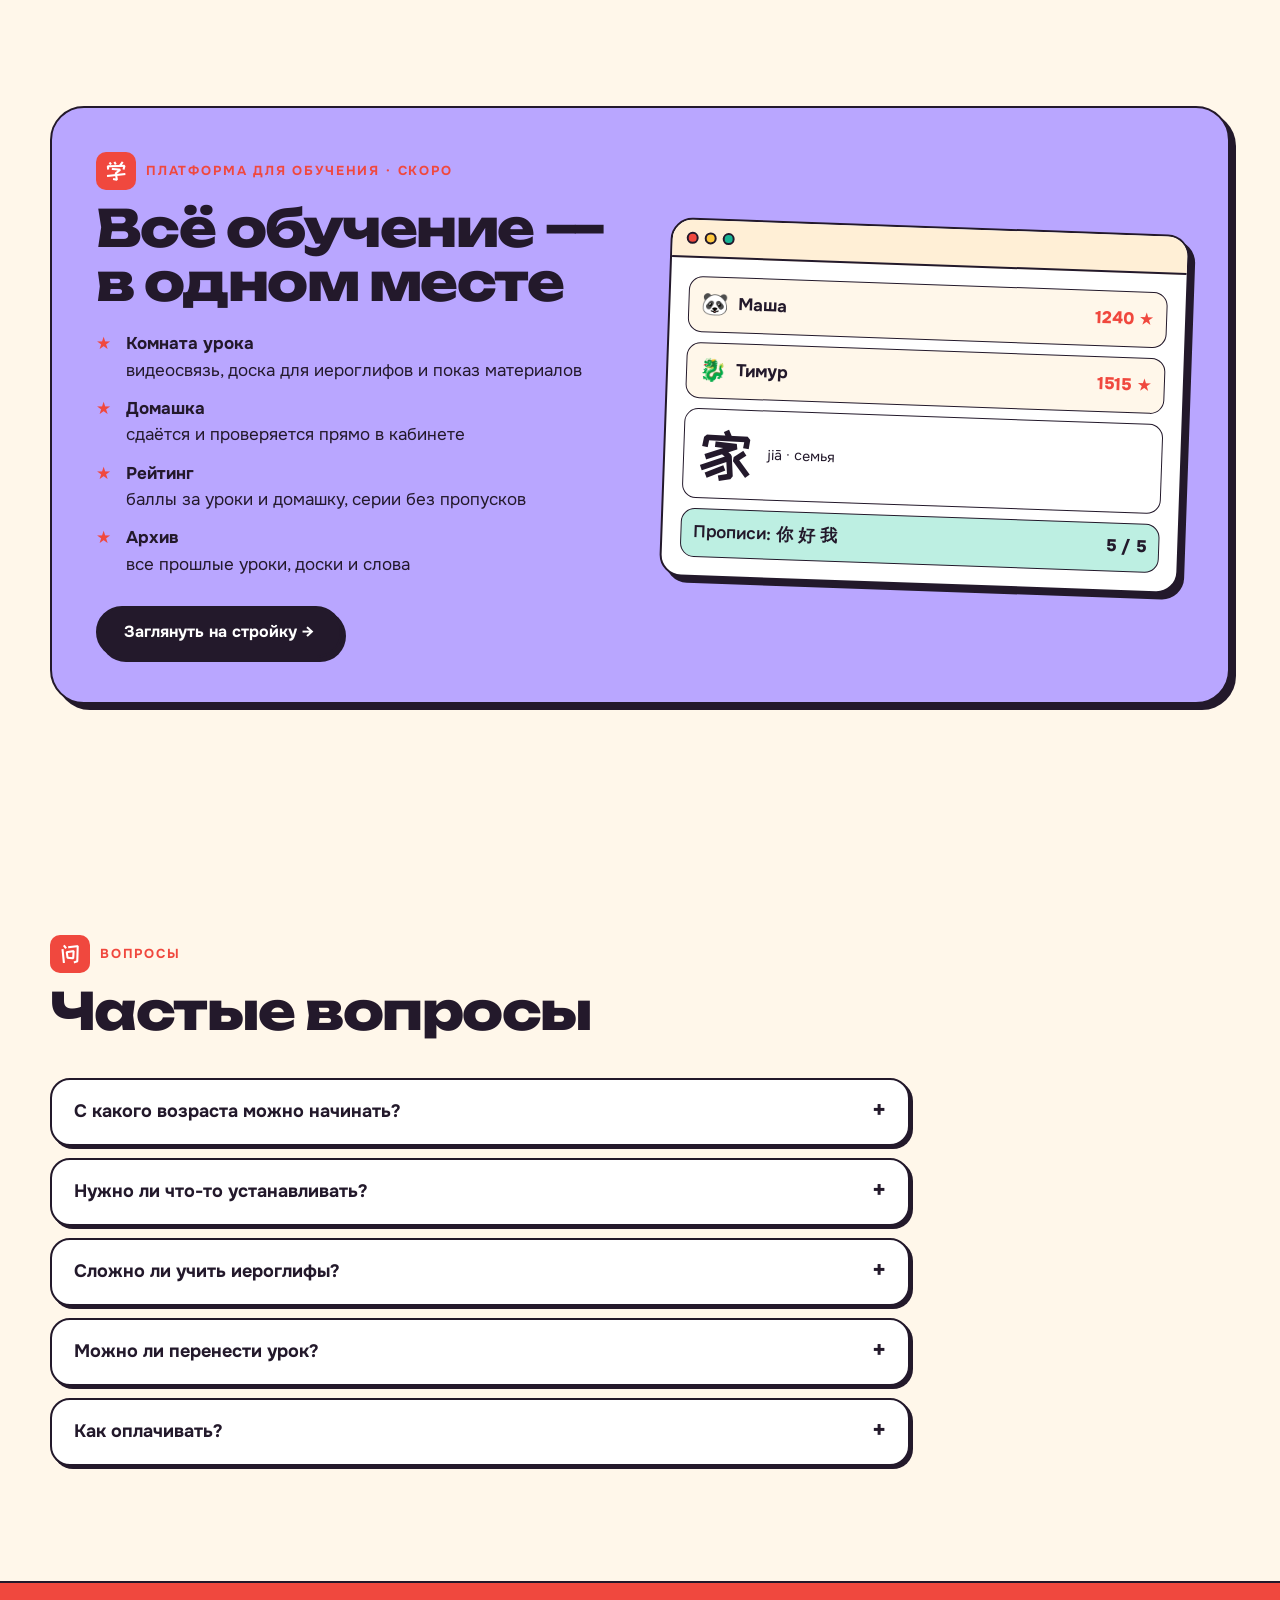
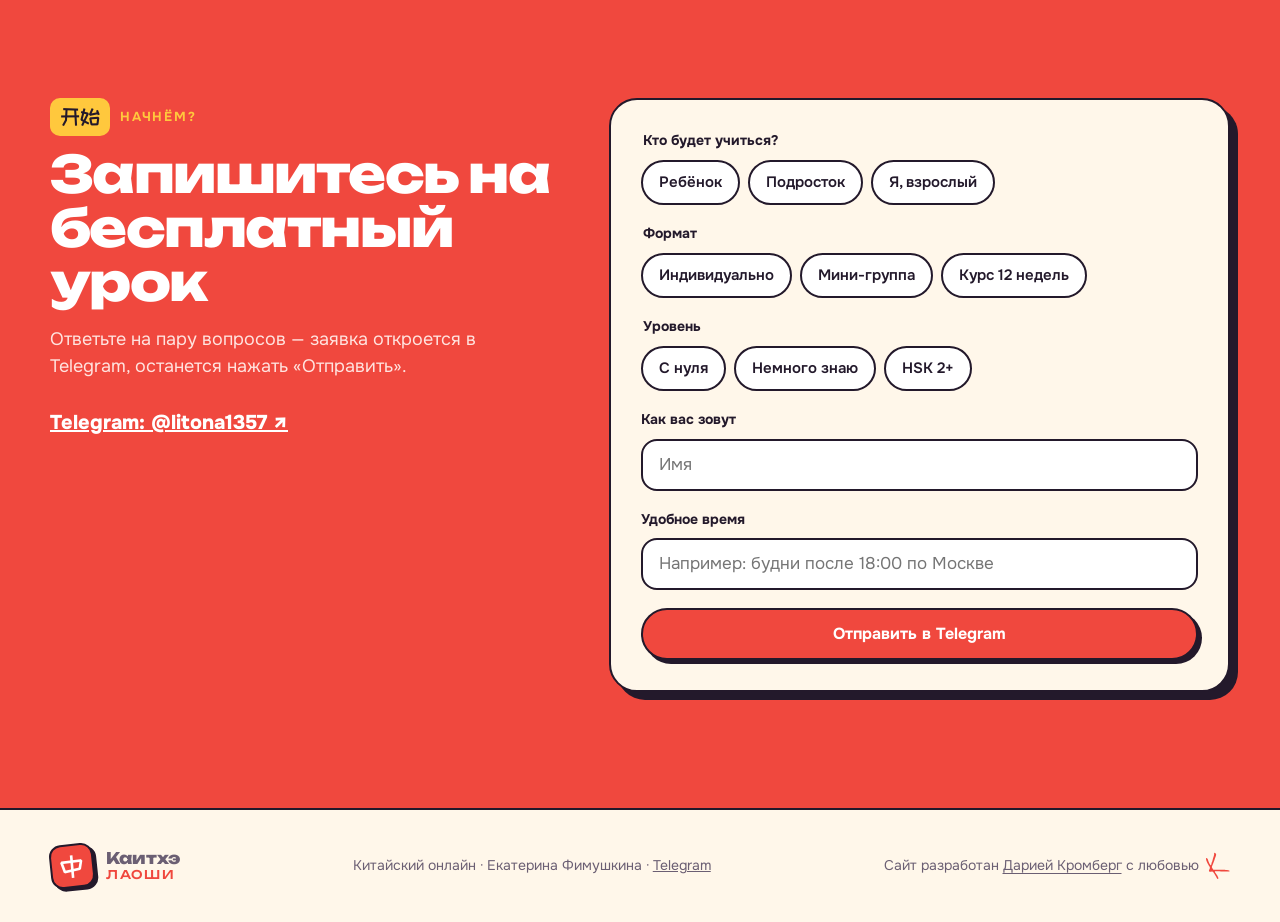
==== commit 098c8062: "Update index.html" ====
--- a/index.html
+++ b/index.html
@@ -228,7 +228,7 @@
 <section class="section wrap school-teaser">
   <div class="st">
     <div class="st__text">
-      <p class="kicker"><span class="hz">平台</span> платформа для обучения · скоро</p>
+      <p class="kicker"><span class="hz">学</span> платформа для обучения · скоро</p>
       <h2 class="h2">Всё обучение — в одном месте</h2>
       <ul class="st__list">
         <li><b>Комната урока</b> видеосвязь, доска для иероглифов и показ материалов</li>
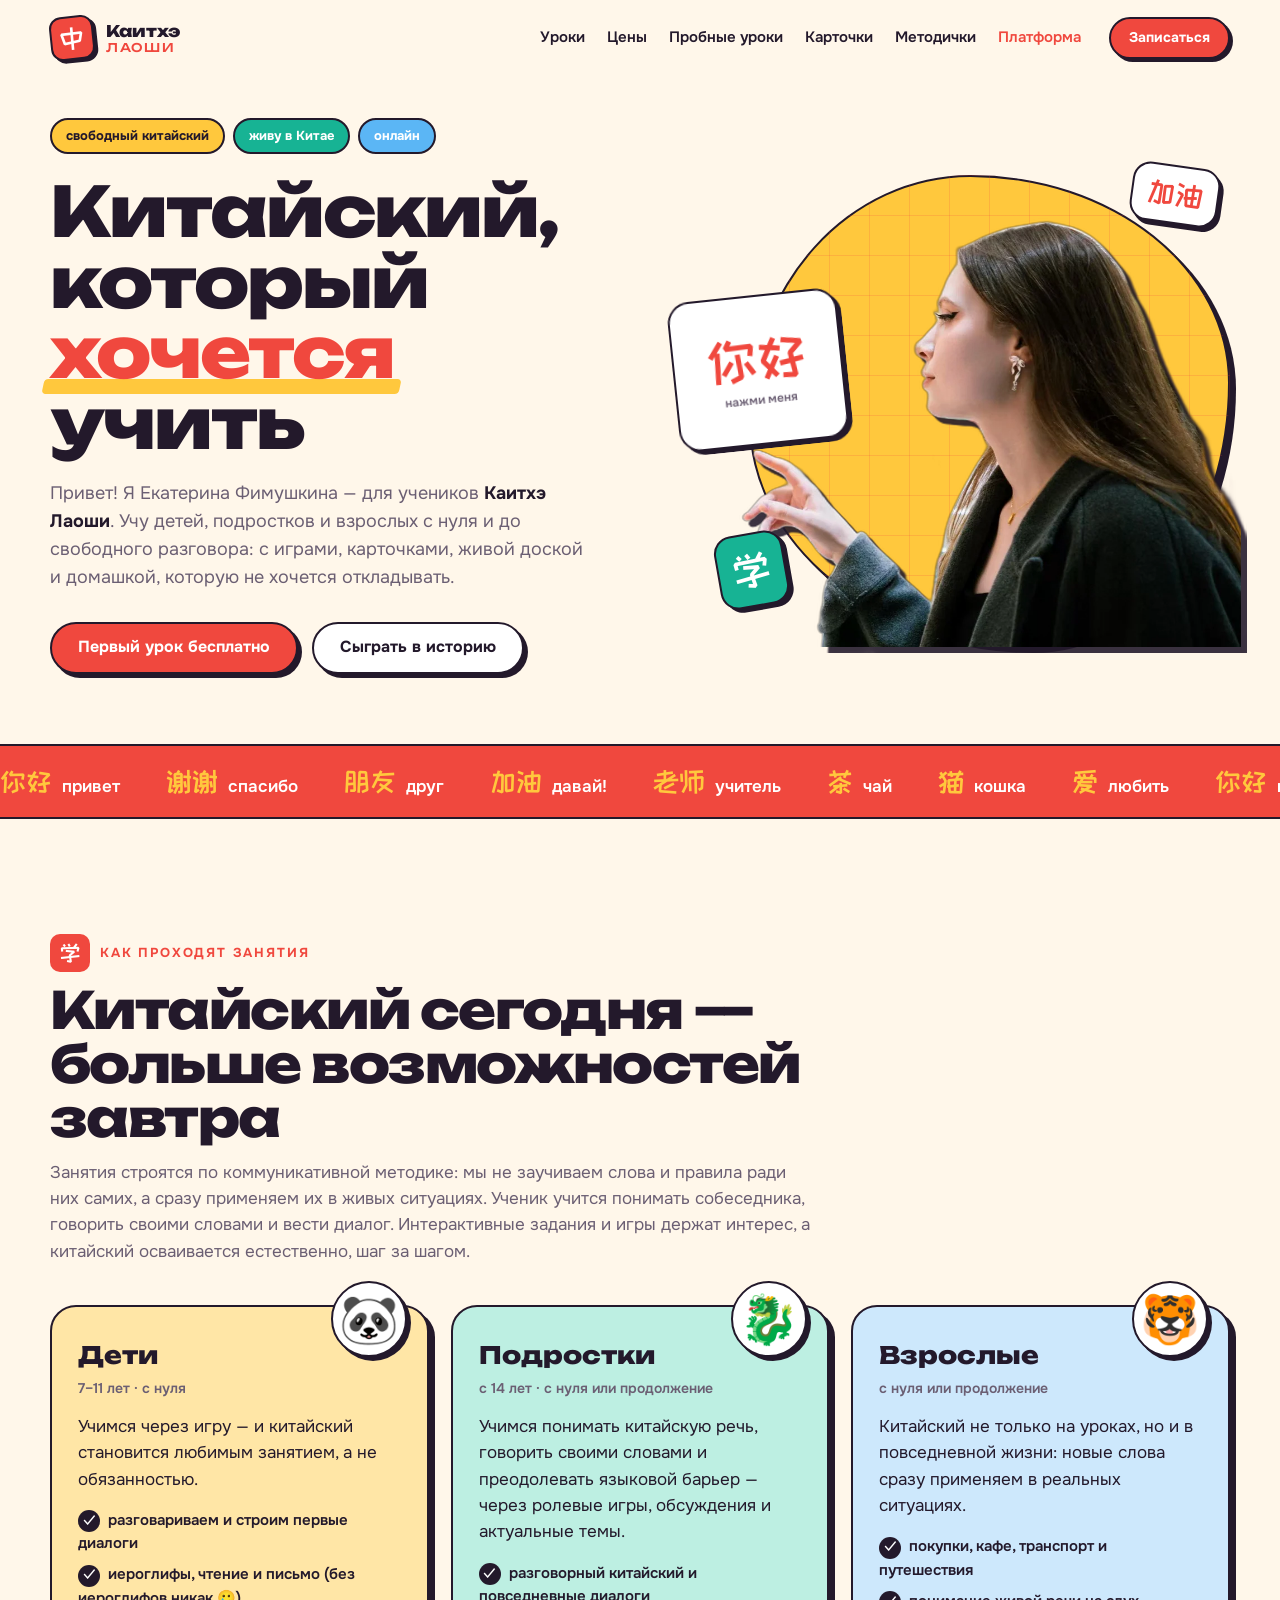
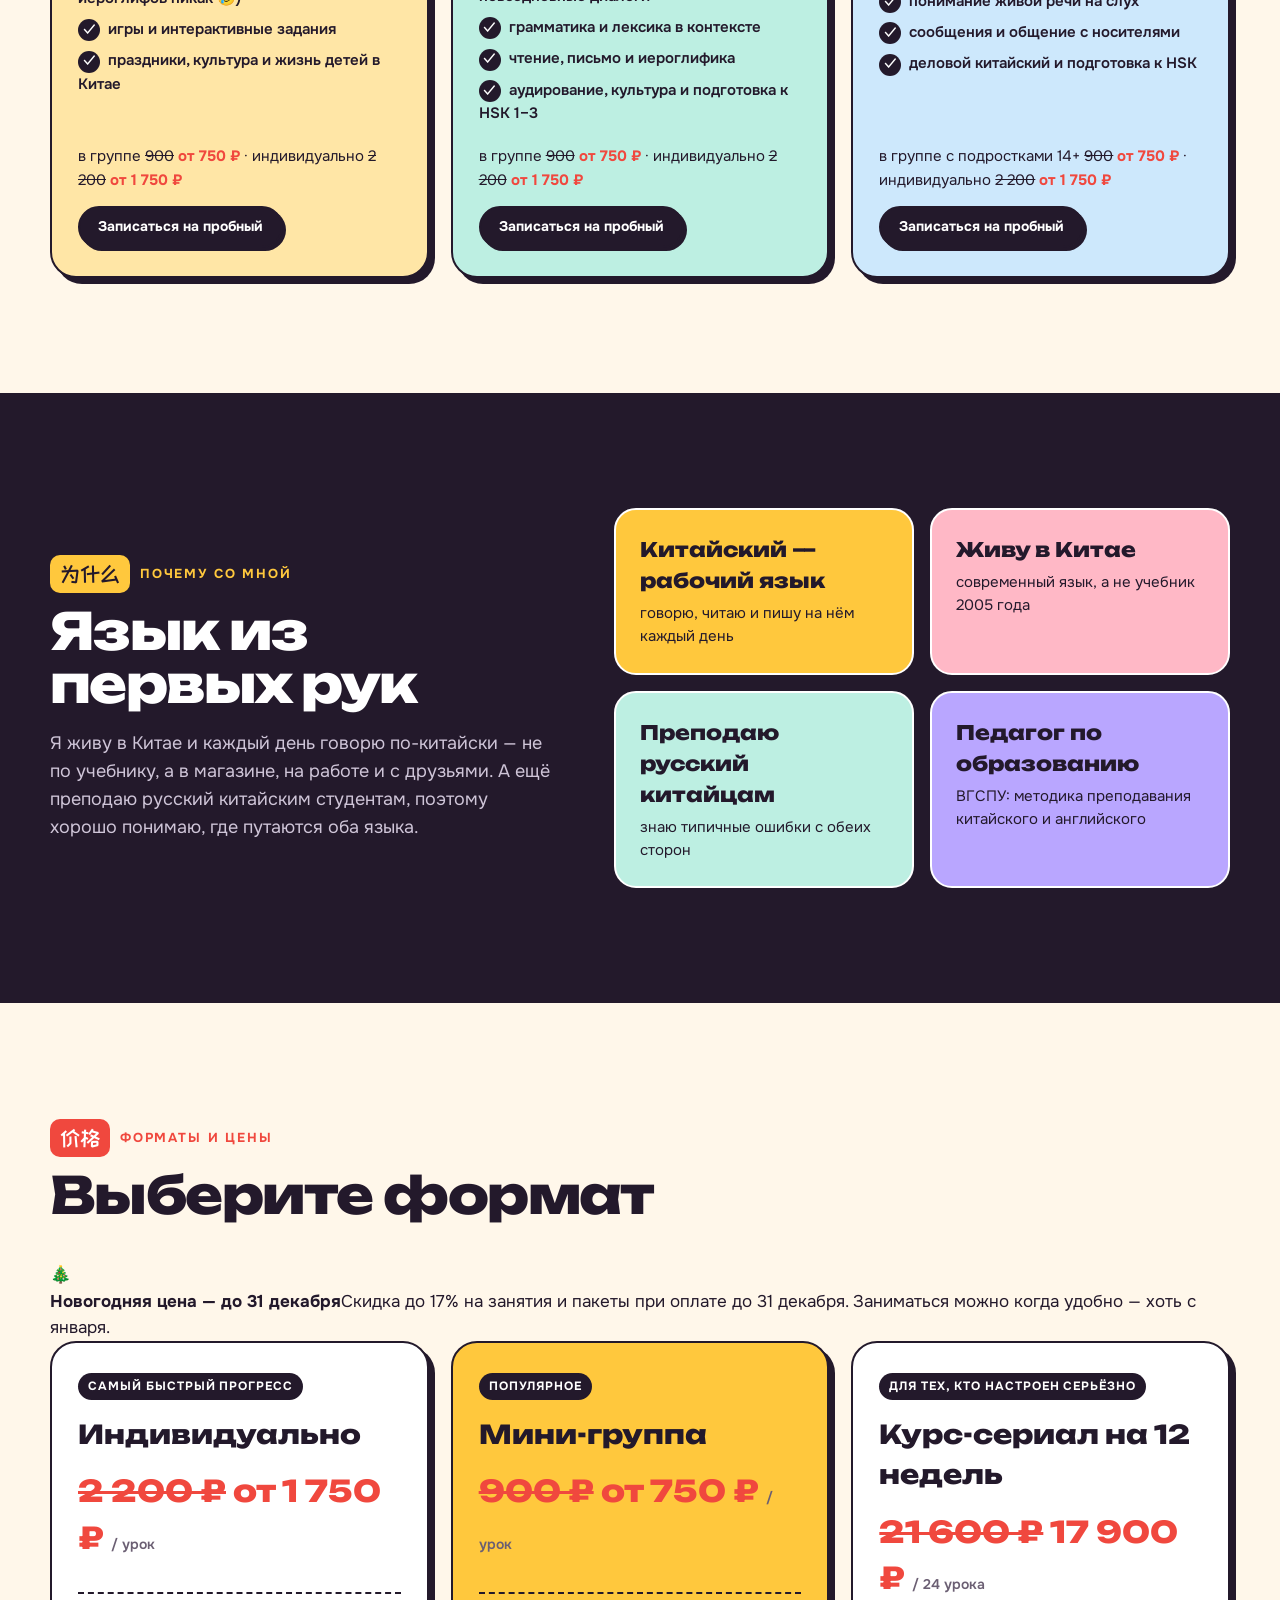
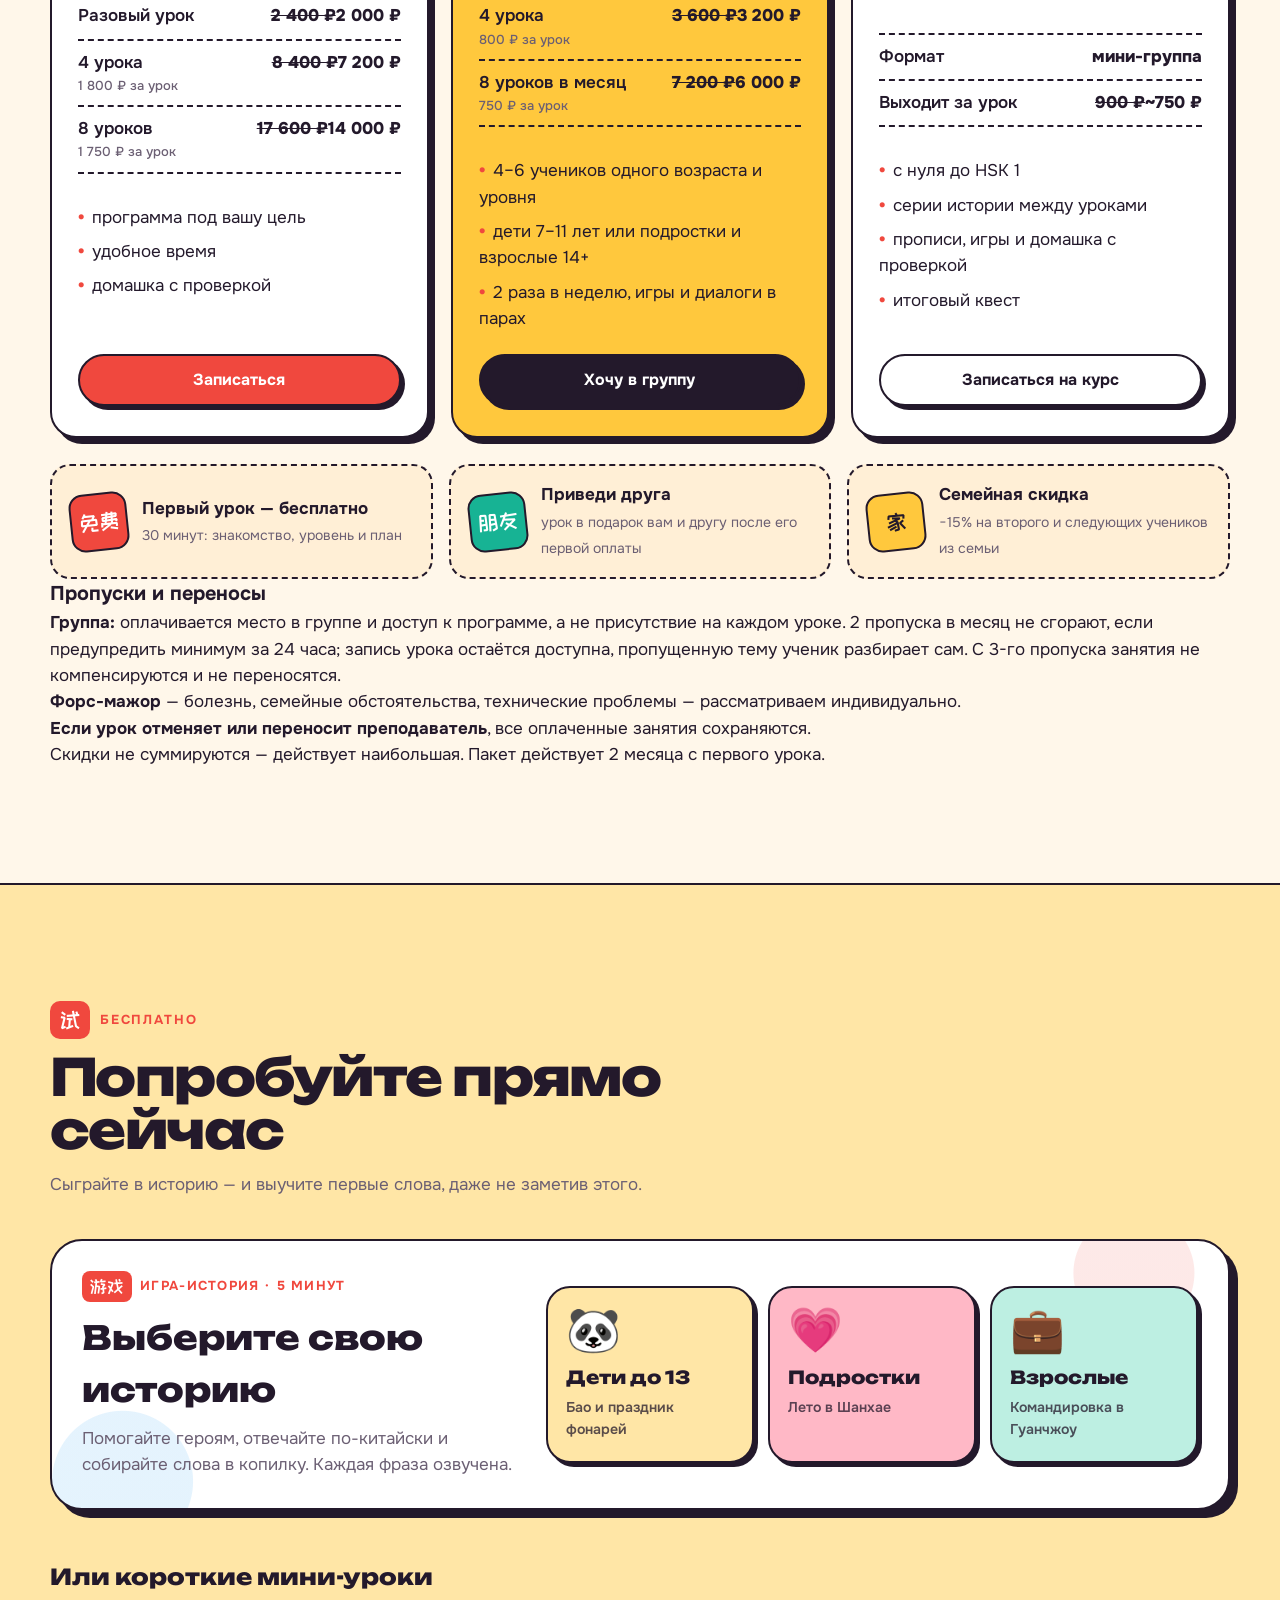
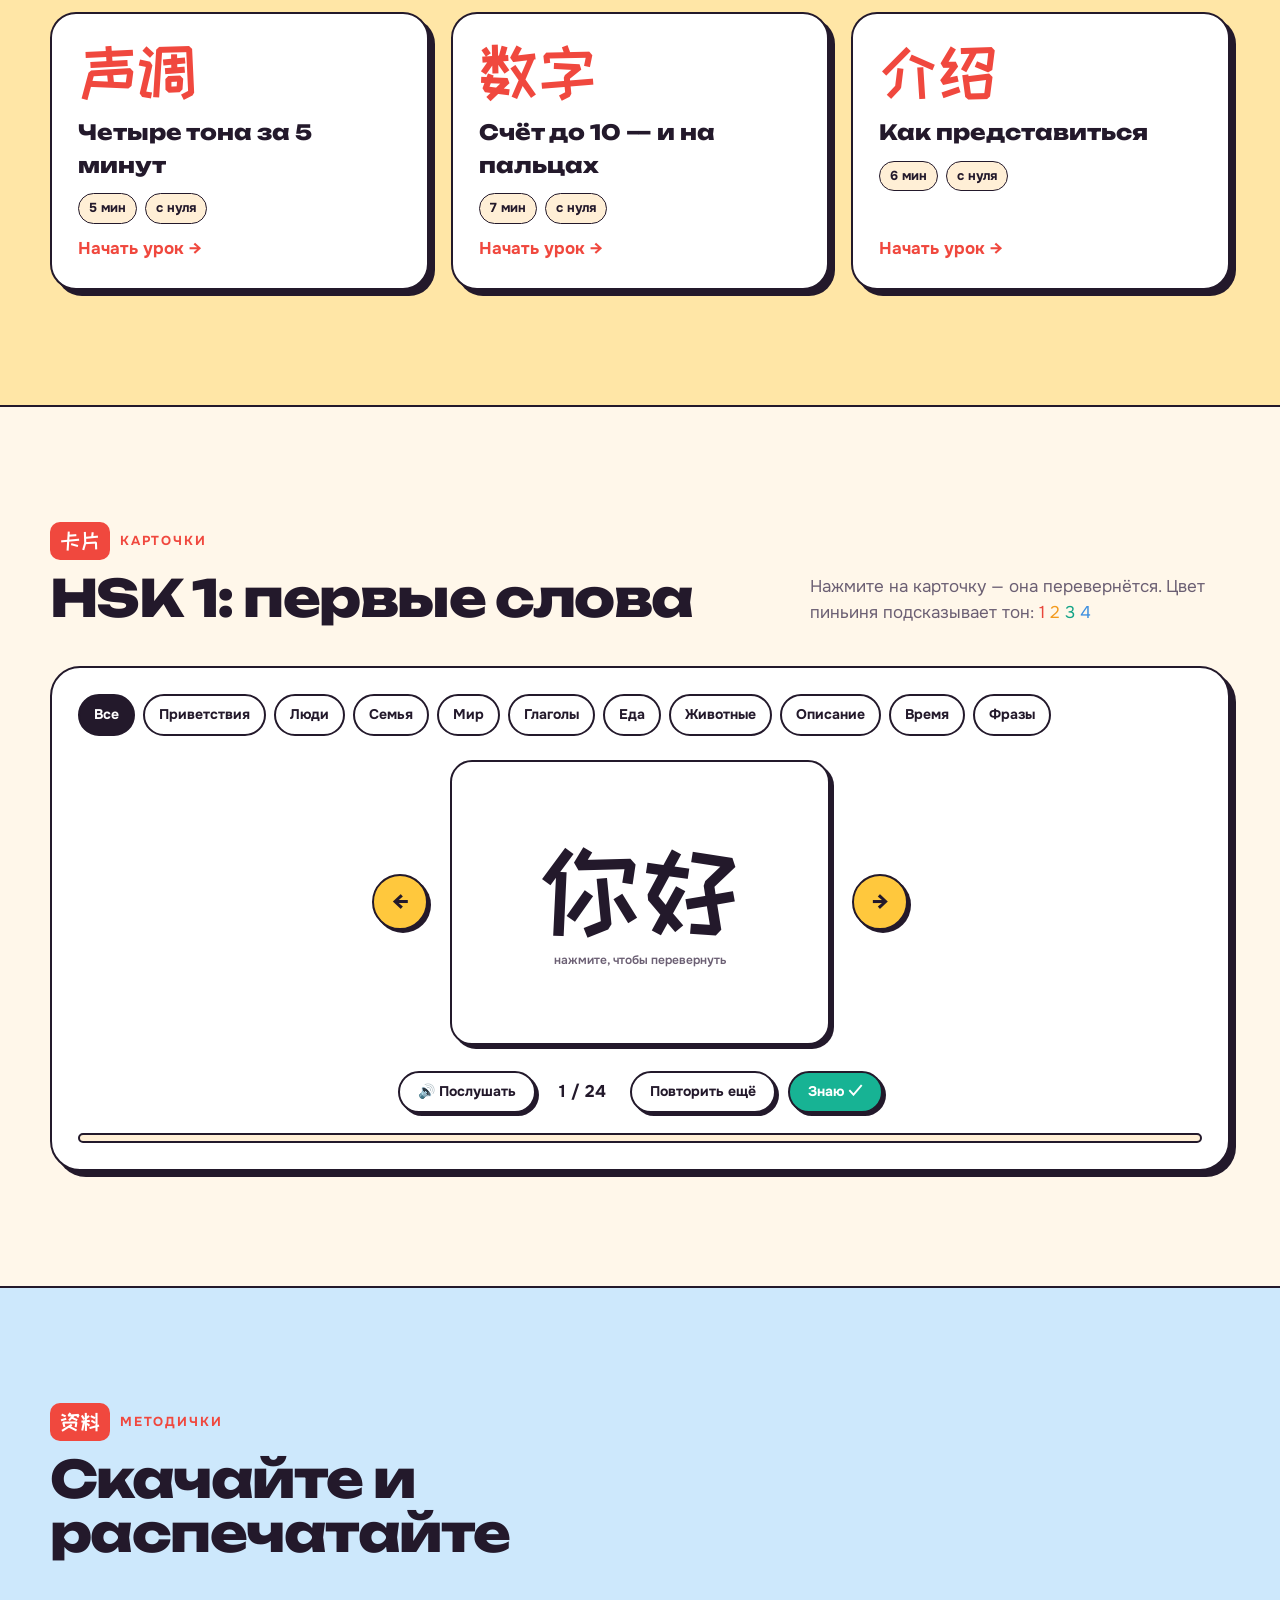
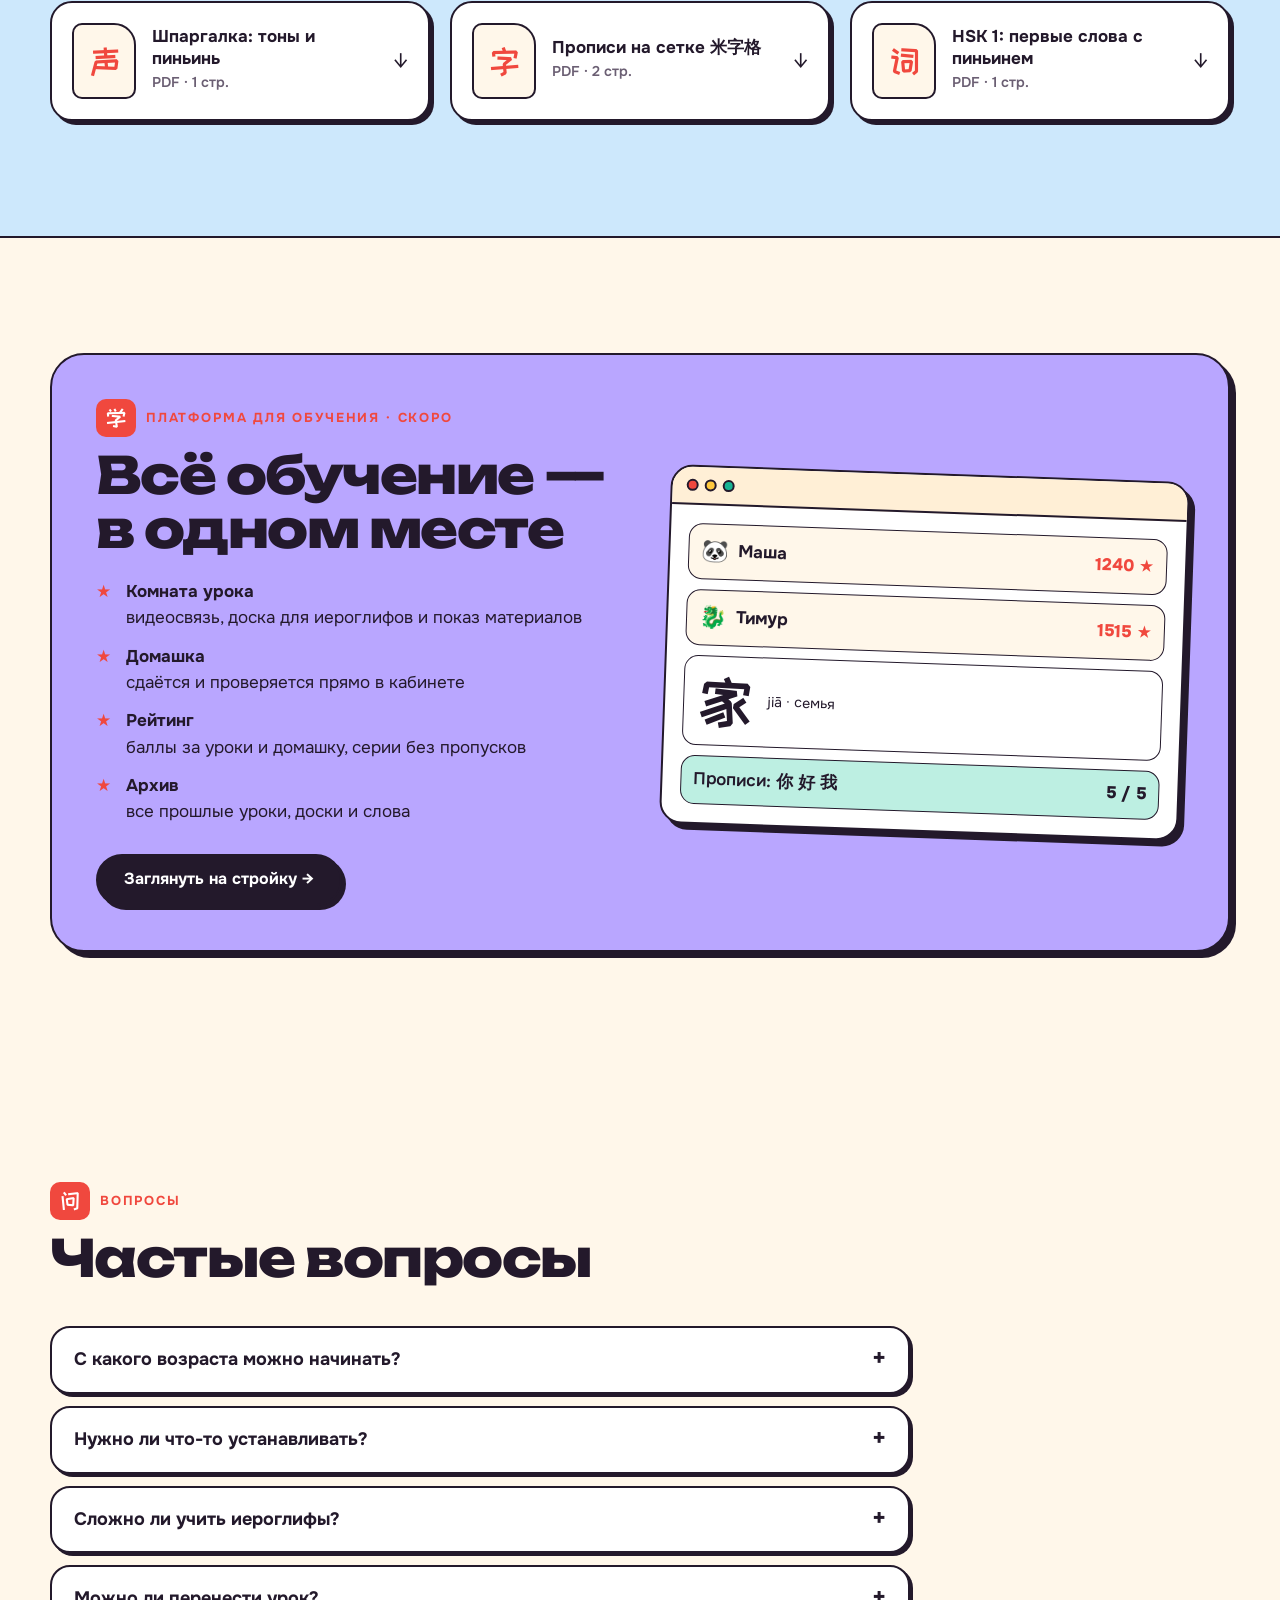
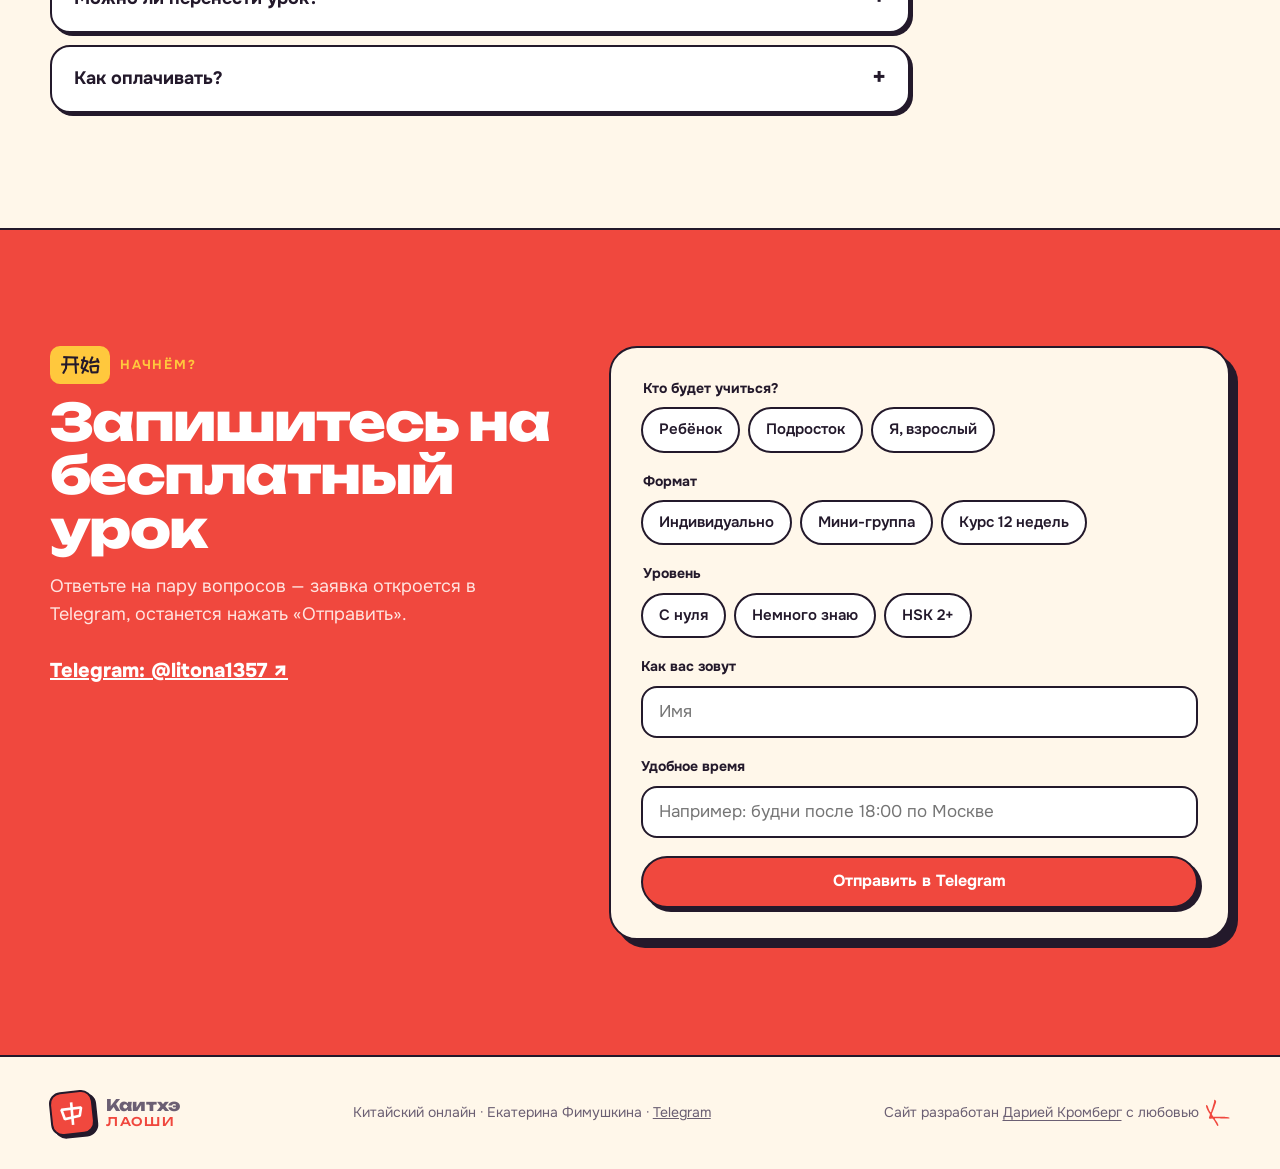
==== commit b3f19501: "Update index.html" ====
--- a/index.html
+++ b/index.html
@@ -10,7 +10,7 @@
 <meta name="theme-color" content="#FFF7EA">
 <link rel="icon" href="favicon.svg" type="image/svg+xml">
 <link rel="preload" href="Unbounded.woff2" as="font" type="font/woff2" crossorigin>
-<link rel="stylesheet" href="style.css?v=3">
+<link rel="stylesheet" href="style.css?v=4">
 </head>
 <body>
 
@@ -63,25 +63,25 @@
 
 <section id="for" class="section wrap">
   <div class="head">
-    <p class="kicker"><span class="hz">课</span> как проходят занятия</p>
+    <p class="kicker"><span class="hz">学</span> как проходят занятия</p>
     <h2 class="h2">Китайский сегодня — больше возможностей завтра</h2>
     <p class="muted">Занятия строятся по коммуникативной методике: мы не заучиваем слова и правила ради них самих, а сразу применяем их в живых ситуациях. Ученик учится понимать собеседника, говорить своими словами и вести диалог. Интерактивные задания и игры держат интерес, а китайский осваивается естественно, шаг за шагом.</p>
   </div>
   <div class="who">
     <article class="who__c who__c--sun reveal">
       <span class="who__e" aria-hidden="true">🐼</span>
-      <h3>Дети <small>7–12 лет · с нуля</small></h3>
+      <h3>Дети <small>7–11 лет · с нуля</small></h3>
       <p>Учимся через игру — и китайский становится любимым занятием, а не обязанностью.</p>
       <ul><li>разговариваем и строим первые диалоги</li><li>иероглифы, чтение и письмо (без иероглифов никак 🥲)</li><li>игры и интерактивные задания</li><li>праздники, культура и жизнь детей в Китае</li></ul>
-      <p class="who__meta">45 минут · <b>от 1 750 ₽</b> индивидуально · <b>1 100 ₽</b> в группе</p>
+      <p class="who__meta">в группе <s>900</s> <b>от 750 ₽</b> · индивидуально <s>2 200</s> <b>от 1 750 ₽</b></p>
       <a class="btn btn--ink btn--sm" href="#signup" data-who="Ребёнок">Записаться на пробный</a>
     </article>
     <article class="who__c who__c--jade reveal" style="--d:.08s">
       <span class="who__e" aria-hidden="true">🐉</span>
-      <h3>Подростки <small>13–17 лет · с нуля или продолжение</small></h3>
+      <h3>Подростки <small>с 14 лет · с нуля или продолжение</small></h3>
       <p>Учимся понимать китайскую речь, говорить своими словами и преодолевать языковой барьер — через ролевые игры, обсуждения и актуальные темы.</p>
       <ul><li>разговорный китайский и повседневные диалоги</li><li>грамматика и лексика в контексте</li><li>чтение, письмо и иероглифика</li><li>аудирование, культура и подготовка к HSK 1–3</li></ul>
-      <p class="who__meta">60 минут · <b>от 2 100 ₽</b> индивидуально · <b>1 100 ₽</b> в группе</p>
+      <p class="who__meta">в группе <s>900</s> <b>от 750 ₽</b> · индивидуально <s>2 200</s> <b>от 1 750 ₽</b></p>
       <a class="btn btn--ink btn--sm" href="#signup" data-who="Подросток">Записаться на пробный</a>
     </article>
     <article class="who__c who__c--sky reveal" style="--d:.16s">
@@ -89,7 +89,7 @@
       <h3>Взрослые <small>с нуля или продолжение</small></h3>
       <p>Китайский не только на уроках, но и в повседневной жизни: новые слова сразу применяем в реальных ситуациях.</p>
       <ul><li>покупки, кафе, транспорт и путешествия</li><li>понимание живой речи на слух</li><li>сообщения и общение с носителями</li><li>деловой китайский и подготовка к HSK</li></ul>
-      <p class="who__meta">60 минут · <b>от 2 100 ₽</b> индивидуально · <b>1 100 ₽</b> в группе</p>
+      <p class="who__meta">в группе с подростками 14+ <s>900</s> <b>от 750 ₽</b> · индивидуально <s>2 200</s> <b>от 1 750 ₽</b></p>
       <a class="btn btn--ink btn--sm" href="#signup" data-who="Я, взрослый">Записаться на пробный</a>
     </article>
   </div>
@@ -106,7 +106,7 @@
       <li class="reveal"><b>Китайский — рабочий язык</b><span>говорю, читаю и пишу на нём каждый день</span></li>
       <li class="reveal" style="--d:.06s"><b>Живу в Китае</b><span>современный язык, а не учебник 2005 года</span></li>
       <li class="reveal" style="--d:.12s"><b>Преподаю русский китайцам</b><span>знаю типичные ошибки с обеих сторон</span></li>
-      <li class="reveal" style="--d:.18s"><b>Своя онлайн-платформа</b><span>доска, карточки, домашка и рейтинг в одном месте</span></li>
+      <li class="reveal" style="--d:.18s"><b>Педагог по образованию</b><span>ВГСПУ: методика преподавания китайского и английского</span></li>
     </ul>
   </div>
 </section>
@@ -116,38 +116,41 @@
     <p class="kicker"><span class="hz">价格</span> форматы и цены</p>
     <h2 class="h2">Выберите формат</h2>
   </div>
+  <div class="promo reveal">
+    <span class="promo__s">🎄</span>
+    <div><b>Новогодняя цена — до 31 декабря</b><span>Скидка до 17% на занятия и пакеты при оплате до 31 декабря. Заниматься можно когда удобно — хоть с января.</span></div>
+  </div>
   <div class="plans">
     <article class="plan reveal">
       <p class="plan__tag">Самый быстрый прогресс</p>
       <h3>Индивидуально</h3>
-      <p class="plan__price">от 2 100 ₽ <small>/ 60 мин</small></p>
+      <p class="plan__price"><s>2 200 ₽</s> от 1 750 ₽ <small>/ урок</small></p>
       <dl class="plan__rows">
-        <div><dt>Разовый урок</dt><dd>2 400 ₽</dd></div>
-        <div><dt>8 уроков <small>2 200 ₽ за урок</small></dt><dd>17 600 ₽</dd></div>
-        <div><dt>16 уроков <small>2 100 ₽ за урок</small></dt><dd>33 600 ₽</dd></div>
-        <div><dt>Дети, 45 мин <small>разовый 1 900 ₽</small></dt><dd>8 уроков<br>14 000 ₽</dd></div>
+        <div><dt>Разовый урок</dt><dd><s>2 400 ₽</s>2 000 ₽</dd></div>
+        <div><dt>4 урока <small>1 800 ₽ за урок</small></dt><dd><s>8 400 ₽</s>7 200 ₽</dd></div>
+        <div><dt>8 уроков <small>1 750 ₽ за урок</small></dt><dd><s>17 600 ₽</s>14 000 ₽</dd></div>
       </dl>
-      <ul><li>программа под вашу цель</li><li>домашка с проверкой</li></ul>
+      <ul><li>программа под вашу цель</li><li>удобное время</li><li>домашка с проверкой</li></ul>
       <a class="btn btn--red" href="#signup" data-pick="Индивидуально">Записаться</a>
     </article>
     <article class="plan plan--hot reveal" style="--d:.08s">
       <p class="plan__tag">Популярное</p>
       <h3>Мини-группа</h3>
-      <p class="plan__price">1 100 ₽ <small>/ 60 мин с человека</small></p>
+      <p class="plan__price"><s>900 ₽</s> от 750 ₽ <small>/ урок</small></p>
       <dl class="plan__rows">
-        <div><dt>8 уроков в месяц</dt><dd>8 800 ₽</dd></div>
-        <div><dt>Если в группе двое <small>10 400 ₽ в месяц</small></dt><dd>1 300 ₽<br><small>за урок</small></dd></div>
+        <div><dt>4 урока <small>800 ₽ за урок</small></dt><dd><s>3 600 ₽</s>3 200 ₽</dd></div>
+        <div><dt>8 уроков в месяц <small>750 ₽ за урок</small></dt><dd><s>7 200 ₽</s>6 000 ₽</dd></div>
       </dl>
-      <ul><li>2–4 ученика одного возраста и уровня</li><li>игры и диалоги в парах</li><li>общий рейтинг группы</li></ul>
+      <ul><li>4–6 учеников одного возраста и уровня</li><li>дети 7–11 лет или подростки и взрослые 14+</li><li>2 раза в неделю, игры и диалоги в парах</li></ul>
       <a class="btn btn--ink" href="#signup" data-pick="Мини-группа">Хочу в группу</a>
     </article>
     <article class="plan reveal" style="--d:.16s">
       <p class="plan__tag">Для тех, кто настроен серьёзно</p>
       <h3>Курс-сериал на 12 недель</h3>
-      <p class="plan__price">24 000 ₽ <small>/ 24 урока в группе</small></p>
+      <p class="plan__price"><s>21 600 ₽</s> 17 900 ₽ <small>/ 24 урока</small></p>
       <dl class="plan__rows">
-        <div><dt>Или 3 платежа</dt><dd>по 8 500 ₽</dd></div>
-        <div><dt>Выходит за урок</dt><dd>1 000 ₽</dd></div>
+        <div><dt>Формат</dt><dd>мини-группа</dd></div>
+        <div><dt>Выходит за урок</dt><dd><s>900 ₽</s>~750 ₽</dd></div>
       </dl>
       <ul><li>с нуля до HSK 1</li><li>серии истории между уроками</li><li>прописи, игры и домашка с проверкой</li><li>итоговый квест</li></ul>
       <a class="btn btn--line" href="#signup" data-pick="Курс 12 недель">Записаться на курс</a>
@@ -158,7 +161,15 @@
     <div class="deal reveal" style="--d:.06s"><span class="deal__s deal__s--jade">朋友</span><div><b>Приведи друга</b><span>урок в подарок вам и другу после его первой оплаты</span></div></div>
     <div class="deal reveal" style="--d:.12s"><span class="deal__s deal__s--sun">家</span><div><b>Семейная скидка</b><span>−15% на второго и следующих учеников из семьи</span></div></div>
   </div>
-  <p class="plans__note muted">Скидки не суммируются — действует наибольшая. Пакет действует 2 месяца с первого урока. Урок можно перенести или отменить бесплатно, если предупредить за 12 часов.</p>
+  <div class="rules reveal">
+    <h3>Пропуски и переносы</h3>
+    <ul>
+      <li><b>Группа:</b> оплачивается место в группе и доступ к программе, а не присутствие на каждом уроке. 2 пропуска в месяц не сгорают, если предупредить минимум за 24 часа; запись урока остаётся доступна, пропущенную тему ученик разбирает сам. С 3-го пропуска занятия не компенсируются и не переносятся.</li>
+      <li><b>Форс-мажор</b> — болезнь, семейные обстоятельства, технические проблемы — рассматриваем индивидуально.</li>
+      <li><b>Если урок отменяет или переносит преподаватель</b>, все оплаченные занятия сохраняются.</li>
+      <li>Скидки не суммируются — действует наибольшая. Пакет действует 2 месяца с первого урока.</li>
+    </ul>
+  </div>
 </section>
 
 <section id="try" class="section tryout">
@@ -258,7 +269,7 @@
     <details><summary>С какого возраста можно начинать?</summary><p>С 7 лет — когда ребёнок уже уверенно читает по-русски. Для малышей уроки короче и почти полностью в игре.</p></details>
     <details><summary>Нужно ли что-то устанавливать?</summary><p>Нет. Урок проходит в браузере: видео, доска и материалы открываются по одной ссылке с компьютера, планшета или телефона.</p></details>
     <details><summary>Сложно ли учить иероглифы?</summary><p>Иероглифы складываются из простых частей, как конструктор. Разбираем их через картинки и истории — так они запоминаются гораздо быстрее.</p></details>
-    <details><summary>Можно ли перенести урок?</summary><p>Да, предупредите за 12 часов — перенесём или отменим без оплаты. При более поздней отмене урок считается проведённым.</p></details>
+    <details><summary>Можно ли перенести урок?</summary><p>Да, предупредите минимум за 24 часа. В группе 2 пропуска в месяц с предупреждением не сгорают, а запись урока остаётся доступна. Подробные правила — в разделе «Цены».</p></details>
     <details><summary>Как оплачивать?</summary><p>Переводом после урока или пакетом заранее — как удобнее. Подробности расскажу на бесплатном уроке.</p></details>
   </div>
 </section>
